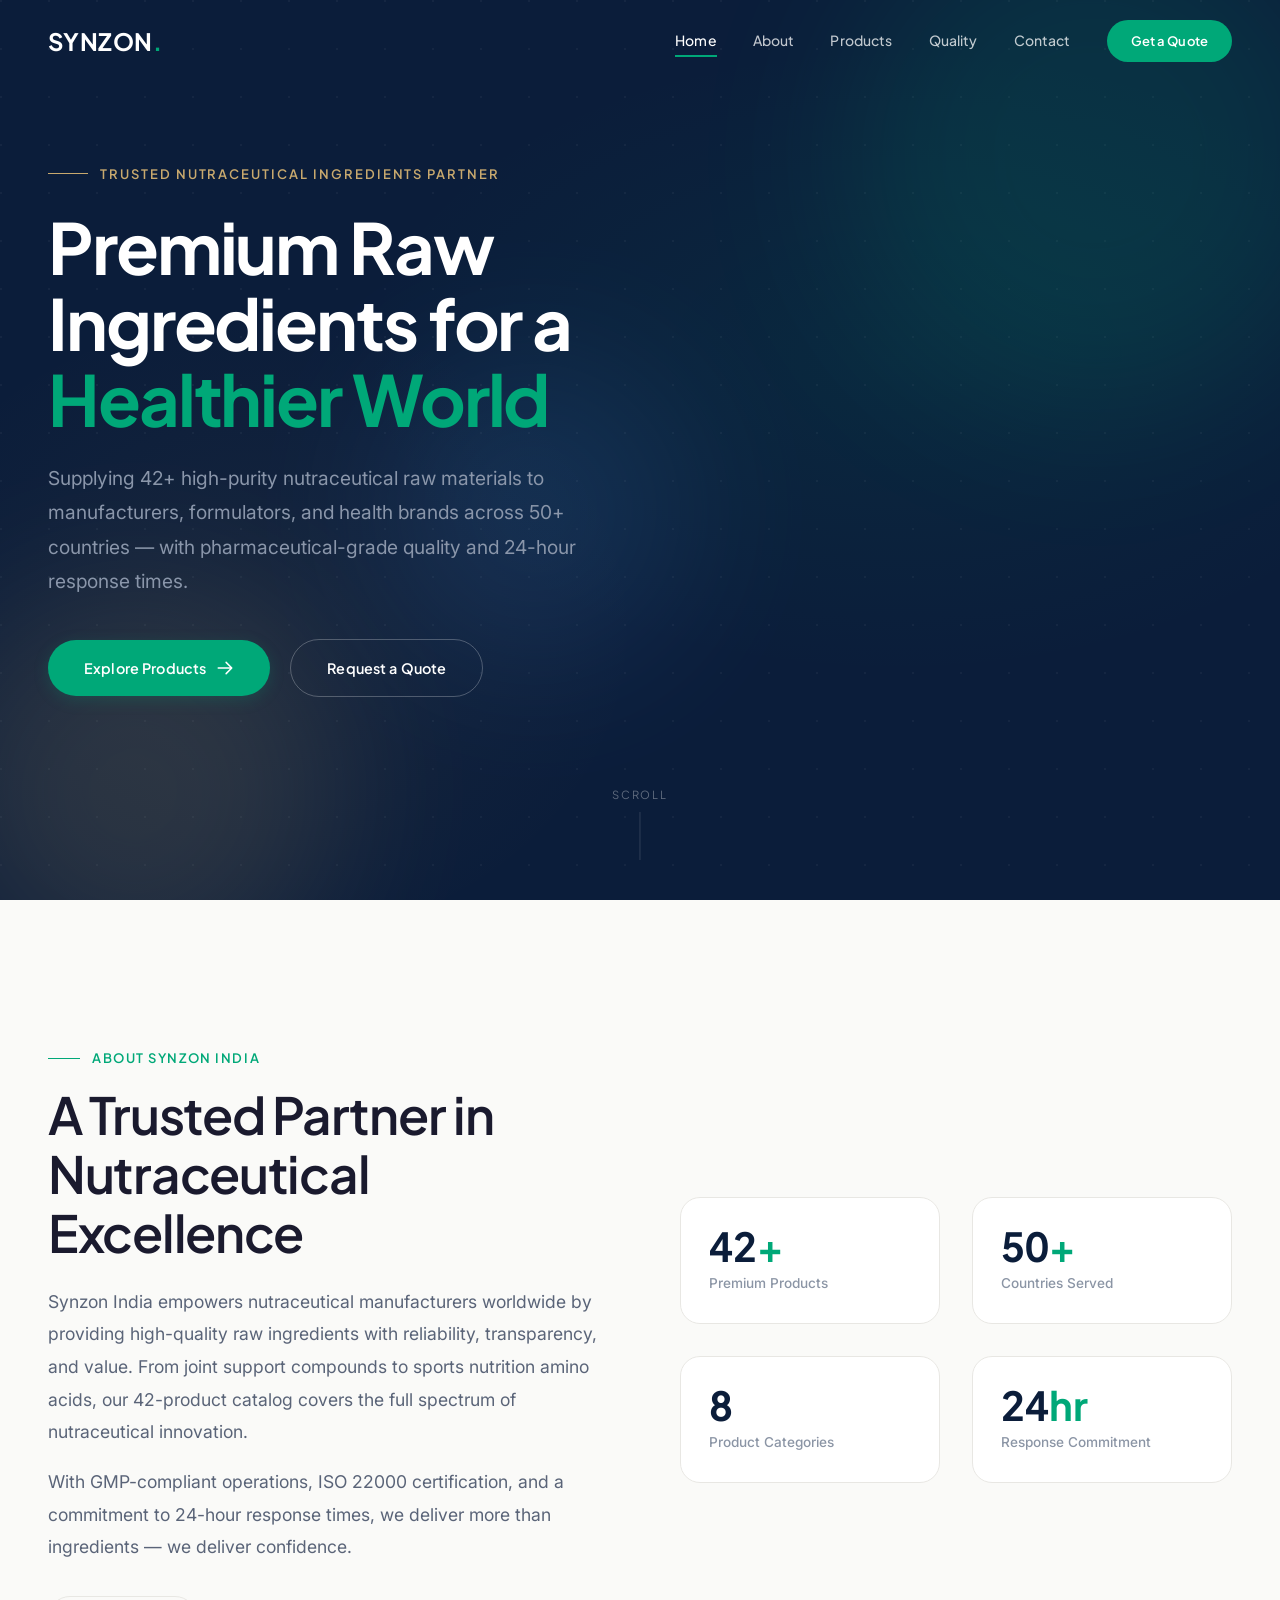
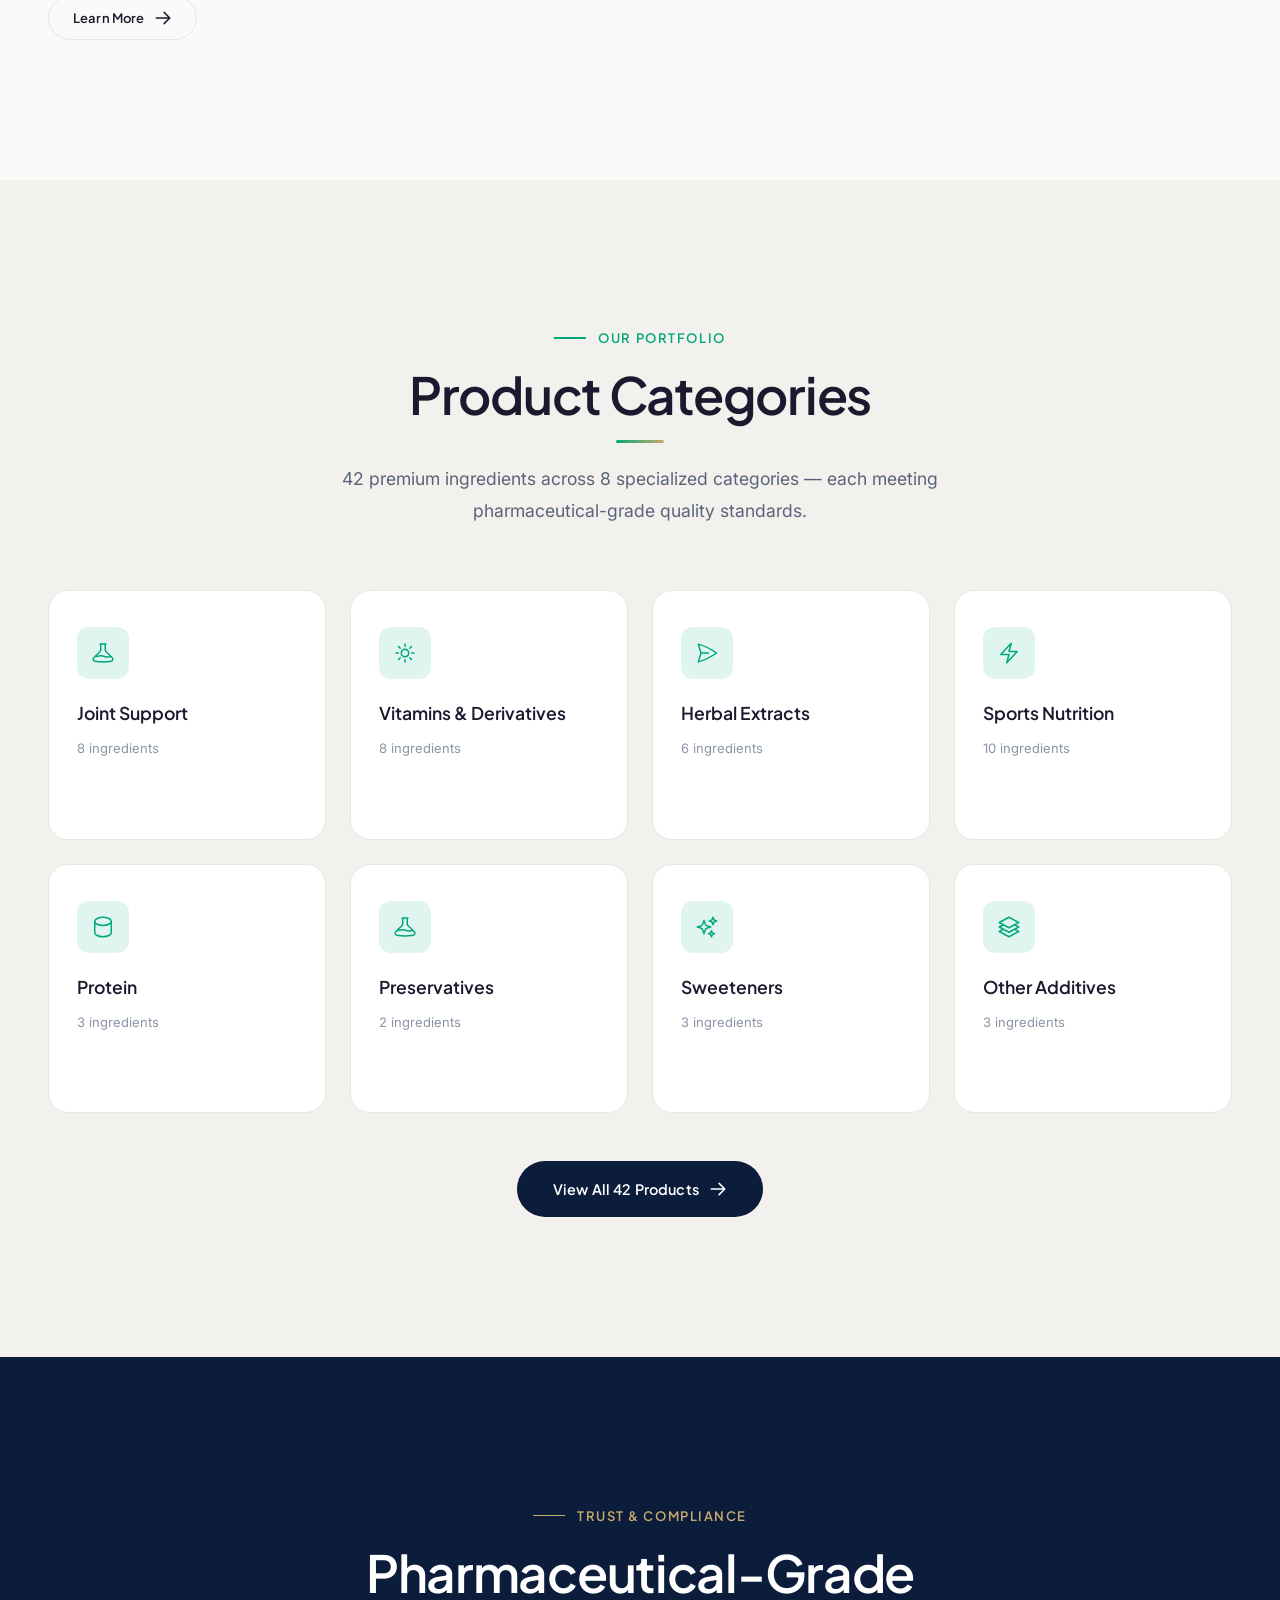
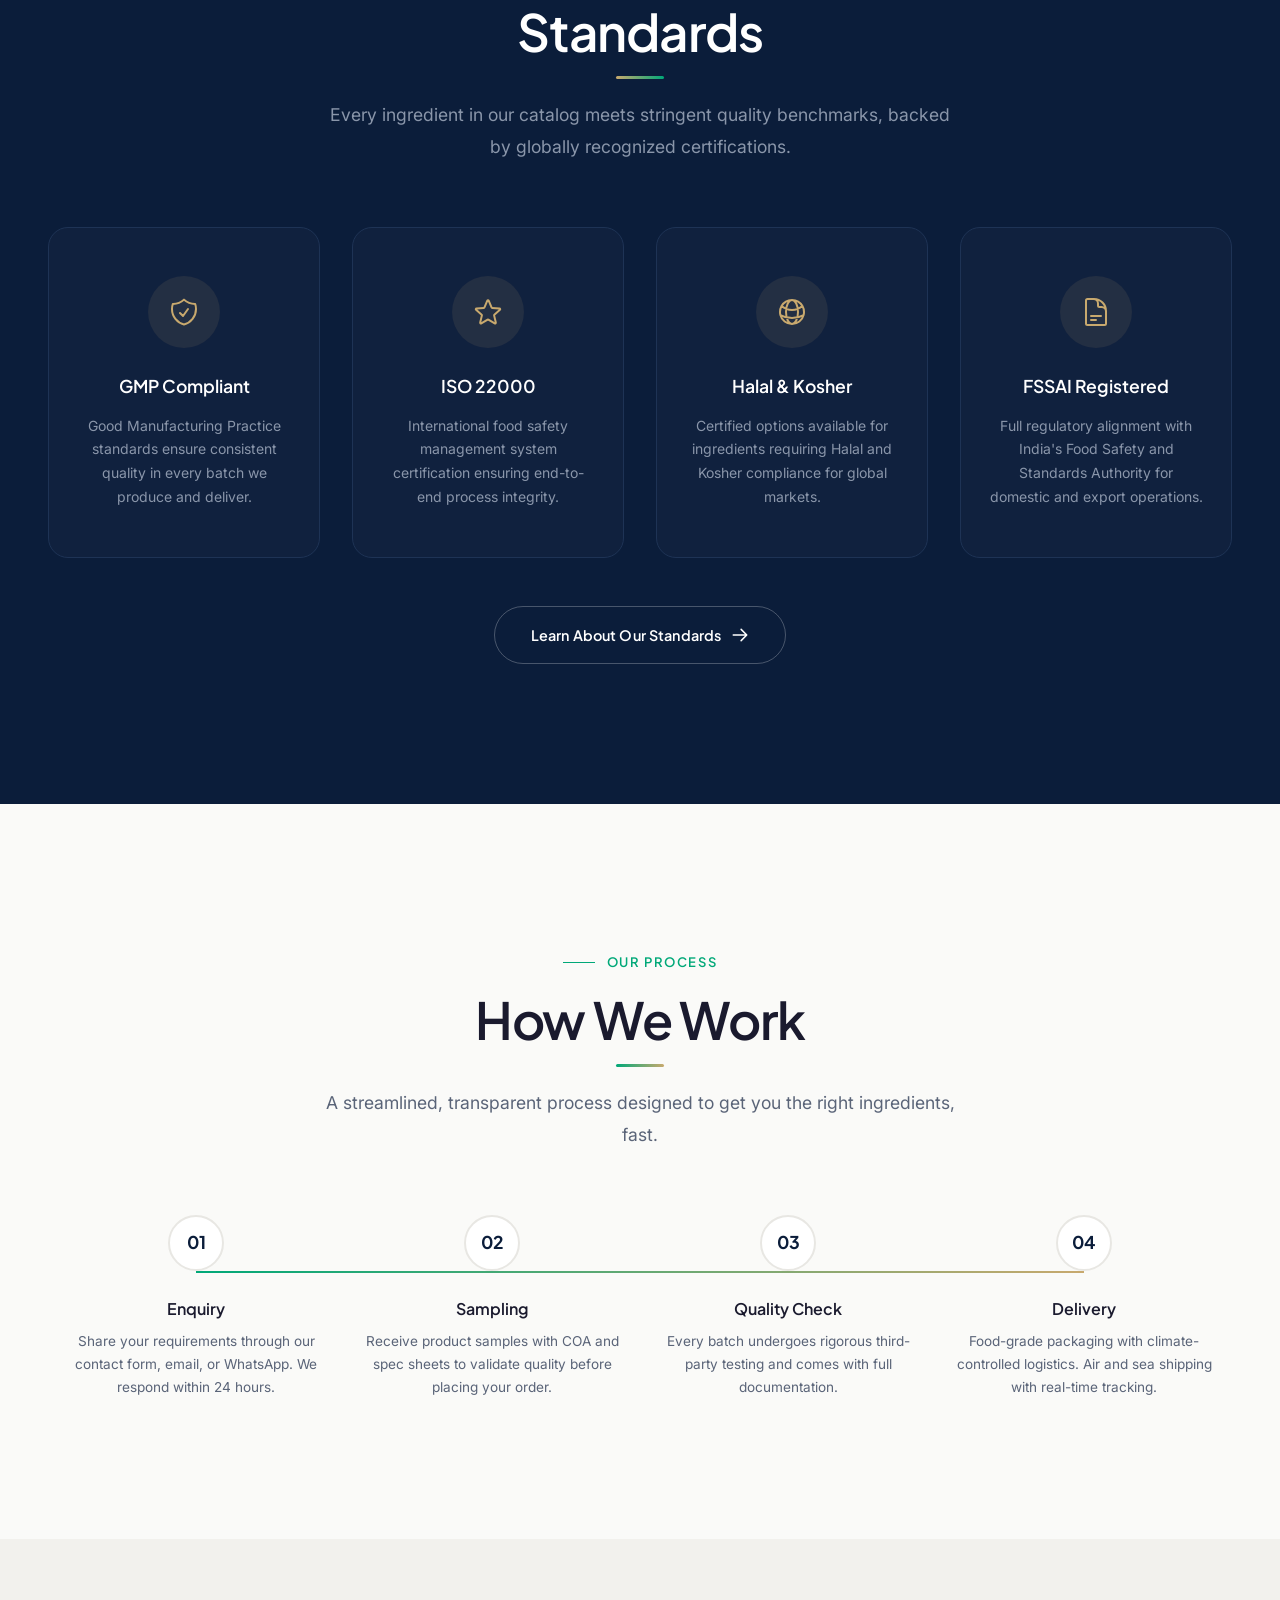
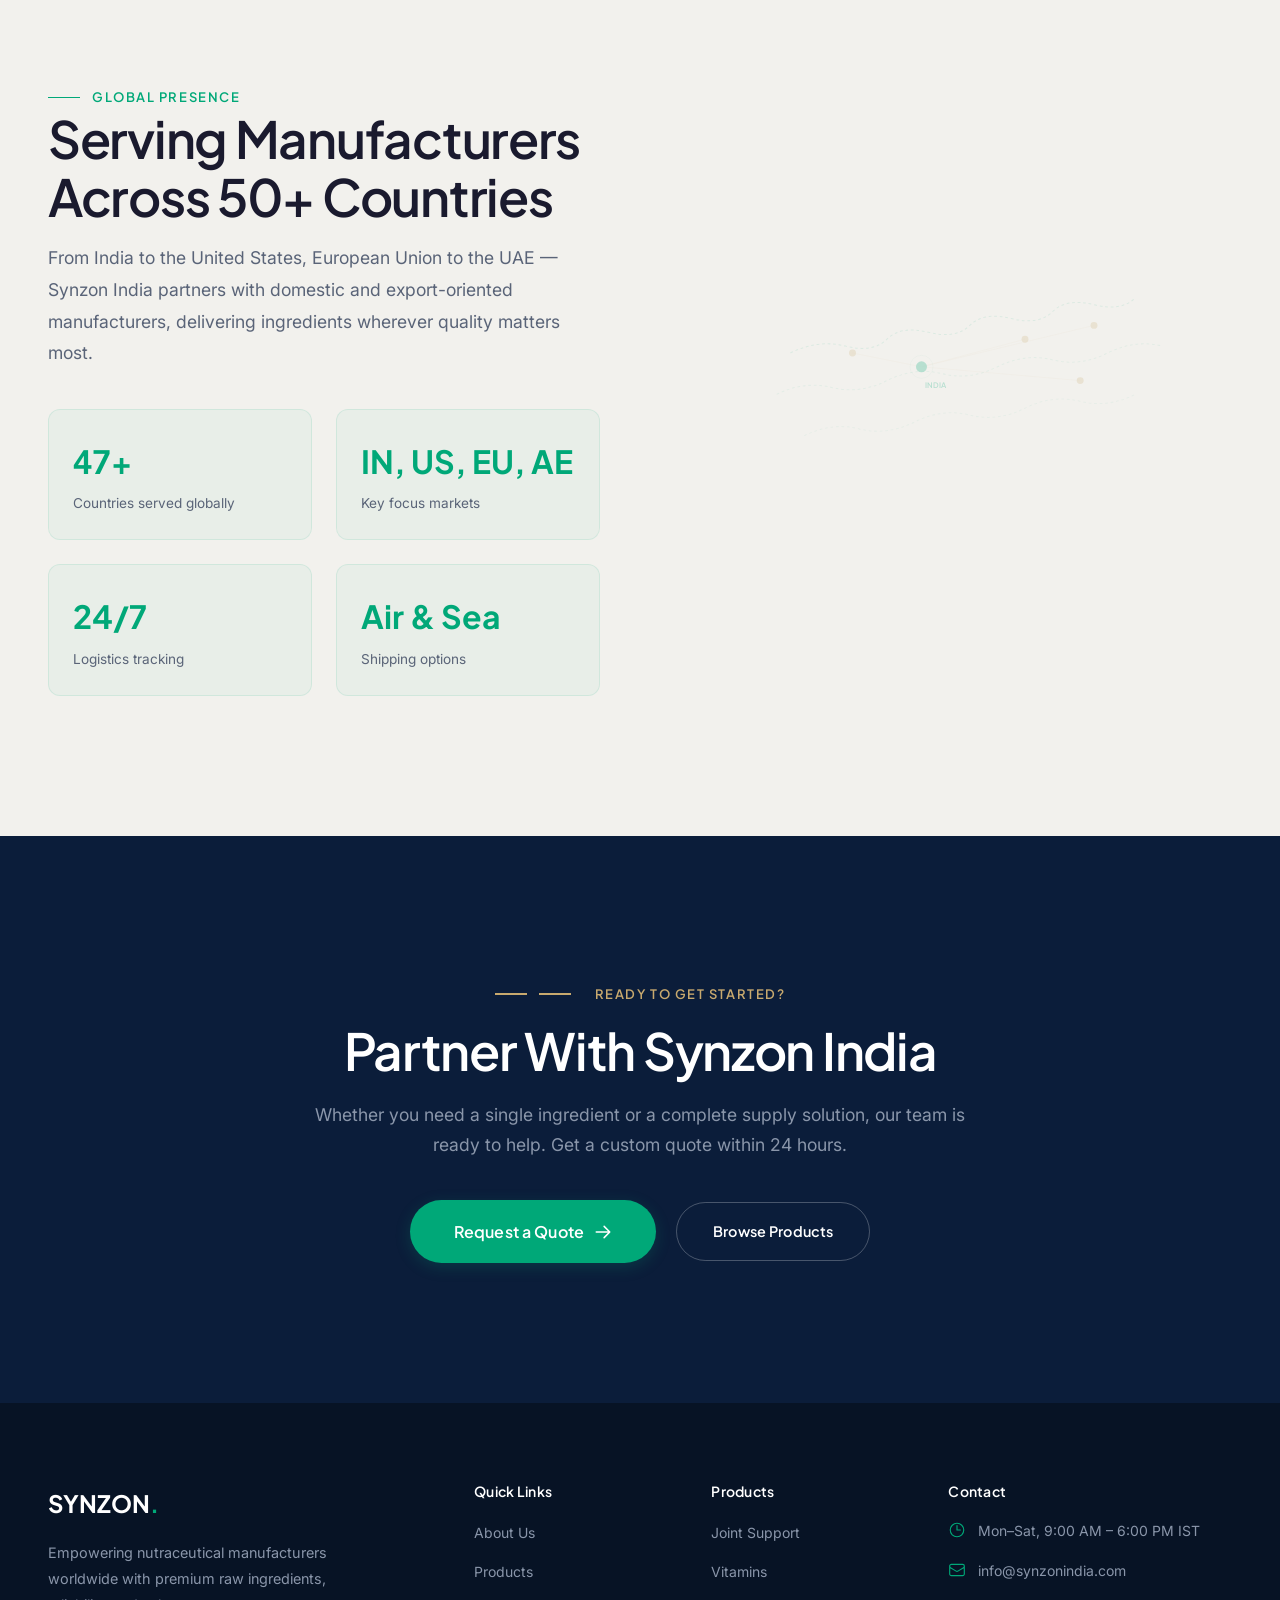
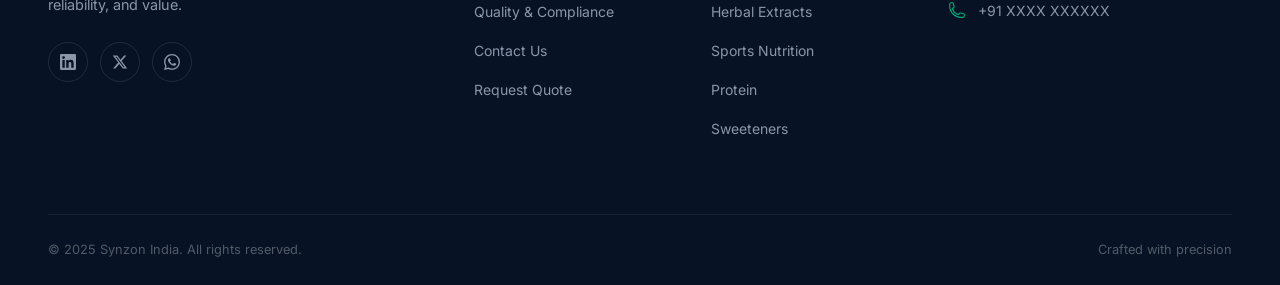
==== index.html @ d8d5833d "Add all 5 HTML pages: Homepage, About, Products, Quality, Contact Complete static website for Synzon" ====
<!DOCTYPE html>
<html lang="en">
<head>
  <meta charset="UTF-8">
  <meta name="viewport" content="width=device-width, initial-scale=1.0">
  <title>Synzon India — Premium Nutraceutical Ingredients Partner</title>
  <meta name="description" content="Synzon India is a trusted global nutraceutical ingredients partner supplying 42+ high-purity raw materials across 50+ countries. GMP, ISO 22000, FSSAI certified.">

  <!-- Fonts -->
  <link rel="preconnect" href="https://fonts.googleapis.com">
  <link rel="preconnect" href="https://fonts.gstatic.com" crossorigin>
  <link href="https://fonts.googleapis.com/css2?family=Inter:wght@300;400;500;600&family=Plus+Jakarta+Sans:wght@500;600;700;800&display=swap" rel="stylesheet">

  <!-- Styles -->
  <link rel="stylesheet" href="css/style.css">

  <!-- Favicon (inline SVG data URI) -->
  <link rel="icon" href="data:image/svg+xml,<svg xmlns='http://www.w3.org/2000/svg' viewBox='0 0 100 100'><text y='.9em' font-size='90'>⬡</text></svg>">
</head>
<body>

  <!-- Preloader -->
  <div class="preloader">
    <div class="preloader__logo">SYNZON<span>.</span></div>
    <div class="preloader__bar"><div class="preloader__bar-inner"></div></div>
  </div>

  <!-- Cursor Glow -->
  <div class="cursor-glow"></div>

  <!-- Navigation -->
  <nav class="nav">
    <div class="nav__inner">
      <a href="index.html" class="nav__logo">SYNZON<span>.</span></a>

      <div class="nav__links">
        <a href="index.html" class="nav__link active">Home</a>
        <a href="about.html" class="nav__link">About</a>
        <a href="products.html" class="nav__link">Products</a>
        <a href="quality.html" class="nav__link">Quality</a>
        <a href="contact.html" class="nav__link">Contact</a>
        <a href="contact.html" class="nav__cta">Get a Quote</a>
      </div>

      <button class="nav__hamburger" aria-label="Toggle menu">
        <span></span><span></span><span></span>
      </button>
    </div>
  </nav>

  <!-- Mobile Nav -->
  <div class="nav__mobile">
    <a href="index.html">Home</a>
    <a href="about.html">About</a>
    <a href="products.html">Products</a>
    <a href="quality.html">Quality</a>
    <a href="contact.html">Contact</a>
    <a href="contact.html" class="btn btn--primary btn--sm" style="margin-top:12px;">Get a Quote</a>
  </div>

  <!-- ===================== HERO ===================== -->
  <section class="hero">
    <div class="hero__bg">
      <div class="hero__gradient"></div>
      <div class="hero__pattern"></div>
      <div class="hero__orb hero__orb--1"></div>
      <div class="hero__orb hero__orb--2"></div>
      <div class="hero__orb hero__orb--3"></div>
    </div>

    <div class="container">
      <div class="hero__content">
        <div class="hero__eyebrow hero-fade" style="opacity:0; transform:translateY(20px); transition: all .8s var(--ease-out-expo);">
          Trusted Nutraceutical Ingredients Partner
        </div>
        <h1 class="hero-fade" style="opacity:0; transform:translateY(20px); transition: all .8s var(--ease-out-expo) .1s;">
          Premium Raw<br>Ingredients for a<br><span class="accent">Healthier World</span>
        </h1>
        <p class="hero__sub hero-fade" style="opacity:0; transform:translateY(20px); transition: all .8s var(--ease-out-expo) .2s;">
          Supplying 42+ high-purity nutraceutical raw materials to manufacturers, formulators, and health brands across 50+ countries — with pharmaceutical-grade quality and 24-hour response times.
        </p>
        <div class="hero__actions hero-fade" style="opacity:0; transform:translateY(20px); transition: all .8s var(--ease-out-expo) .3s;">
          <a href="products.html" class="btn btn--primary btn--icon">
            Explore Products
            <svg xmlns="http://www.w3.org/2000/svg" fill="none" viewBox="0 0 24 24" stroke-width="2" stroke="currentColor"><path stroke-linecap="round" stroke-linejoin="round" d="M13.5 4.5L21 12m0 0l-7.5 7.5M21 12H3"/></svg>
          </a>
          <a href="contact.html" class="btn btn--outline">Request a Quote</a>
        </div>
      </div>
    </div>

    <div class="hero__scroll">
      <span>Scroll</span>
      <div class="hero__scroll-line"></div>
    </div>
  </section>

  <!-- ================ BRAND INTRODUCTION ================ -->
  <section class="brand-intro">
    <div class="container">
      <div class="brand-intro__grid">
        <div class="brand-intro__text reveal--left">
          <div class="eyebrow">About Synzon India</div>
          <h2>A Trusted Partner in<br>Nutraceutical Excellence</h2>
          <p>
            Synzon India empowers nutraceutical manufacturers worldwide by providing high-quality raw ingredients with reliability, transparency, and value. From joint support compounds to sports nutrition amino acids, our 42-product catalog covers the full spectrum of nutraceutical innovation.
          </p>
          <p>
            With GMP-compliant operations, ISO 22000 certification, and a commitment to 24-hour response times, we deliver more than ingredients — we deliver confidence.
          </p>
          <div style="margin-top:32px;">
            <a href="about.html" class="btn btn--outline-dark btn--icon btn--sm">
              Learn More
              <svg xmlns="http://www.w3.org/2000/svg" fill="none" viewBox="0 0 24 24" stroke-width="2" stroke="currentColor"><path stroke-linecap="round" stroke-linejoin="round" d="M13.5 4.5L21 12m0 0l-7.5 7.5M21 12H3"/></svg>
            </a>
          </div>
        </div>
        <div class="stats stagger-children">
          <div class="stat">
            <div class="stat__number"><span data-count="42" class="counter">0</span><span class="accent">+</span></div>
            <div class="stat__label">Premium Products</div>
          </div>
          <div class="stat">
            <div class="stat__number"><span data-count="50" class="counter">0</span><span class="accent">+</span></div>
            <div class="stat__label">Countries Served</div>
          </div>
          <div class="stat">
            <div class="stat__number"><span data-count="8" class="counter">0</span></div>
            <div class="stat__label">Product Categories</div>
          </div>
          <div class="stat">
            <div class="stat__number"><span data-count="24" class="counter">0</span><span class="accent">hr</span></div>
            <div class="stat__label">Response Commitment</div>
          </div>
        </div>
      </div>
    </div>
  </section>

  <!-- ================ PRODUCT CATEGORIES ================ -->
  <section class="alt" style="padding: var(--section-py) 0;">
    <div class="container">
      <div class="section-header centered reveal">
        <div class="eyebrow">Our Portfolio</div>
        <h2>Product Categories</h2>
        <p>42 premium ingredients across 8 specialized categories — each meeting pharmaceutical-grade quality standards.</p>
      </div>

      <div class="categories__grid stagger-children">
        <!-- Joint Support -->
        <a href="products.html" class="category-card">
          <div class="category-card__icon">
            <svg xmlns="http://www.w3.org/2000/svg" fill="none" viewBox="0 0 24 24" stroke-width="1.5" stroke="currentColor"><path stroke-linecap="round" stroke-linejoin="round" d="M9.75 3.104v5.714a2.25 2.25 0 01-.659 1.591L5 14.5M9.75 3.104c-.251.023-.501.05-.75.082m.75-.082a24.301 24.301 0 014.5 0m0 0v5.714c0 .597.237 1.17.659 1.591L19.8 15.3M14.25 3.104c.251.023.501.05.75.082M19.8 15.3l-1.57.393A9.065 9.065 0 0112 15a9.065 9.065 0 00-6.23.693L5 14.5m14.8.8l1.402 1.402c1.232 1.232.65 3.318-1.067 3.611A48.309 48.309 0 0112 21c-2.773 0-5.491-.235-8.135-.687-1.718-.293-2.3-2.379-1.067-3.61L5 14.5"/></svg>
          </div>
          <div class="category-card__title">Joint Support</div>
          <div class="category-card__count">8 ingredients</div>
          <div class="category-card__arrow">
            Explore
            <svg xmlns="http://www.w3.org/2000/svg" fill="none" viewBox="0 0 24 24" stroke-width="2" stroke="currentColor" width="14" height="14"><path stroke-linecap="round" stroke-linejoin="round" d="M13.5 4.5L21 12m0 0l-7.5 7.5M21 12H3"/></svg>
          </div>
        </a>

        <!-- Vitamins & Derivatives -->
        <a href="products.html" class="category-card">
          <div class="category-card__icon">
            <svg xmlns="http://www.w3.org/2000/svg" fill="none" viewBox="0 0 24 24" stroke-width="1.5" stroke="currentColor"><path stroke-linecap="round" stroke-linejoin="round" d="M12 3v2.25m6.364.386l-1.591 1.591M21 12h-2.25m-.386 6.364l-1.591-1.591M12 18.75V21m-4.773-4.227l-1.591 1.591M5.25 12H3m4.227-4.773L5.636 5.636M15.75 12a3.75 3.75 0 11-7.5 0 3.75 3.75 0 017.5 0z"/></svg>
          </div>
          <div class="category-card__title">Vitamins &amp; Derivatives</div>
          <div class="category-card__count">8 ingredients</div>
          <div class="category-card__arrow">
            Explore
            <svg xmlns="http://www.w3.org/2000/svg" fill="none" viewBox="0 0 24 24" stroke-width="2" stroke="currentColor" width="14" height="14"><path stroke-linecap="round" stroke-linejoin="round" d="M13.5 4.5L21 12m0 0l-7.5 7.5M21 12H3"/></svg>
          </div>
        </a>

        <!-- Herbal Extracts -->
        <a href="products.html" class="category-card">
          <div class="category-card__icon">
            <svg xmlns="http://www.w3.org/2000/svg" fill="none" viewBox="0 0 24 24" stroke-width="1.5" stroke="currentColor"><path stroke-linecap="round" stroke-linejoin="round" d="M6 12L3.269 3.126A59.768 59.768 0 0121.485 12 59.77 59.77 0 013.27 20.876L5.999 12zm0 0h7.5"/></svg>
          </div>
          <div class="category-card__title">Herbal Extracts</div>
          <div class="category-card__count">6 ingredients</div>
          <div class="category-card__arrow">
            Explore
            <svg xmlns="http://www.w3.org/2000/svg" fill="none" viewBox="0 0 24 24" stroke-width="2" stroke="currentColor" width="14" height="14"><path stroke-linecap="round" stroke-linejoin="round" d="M13.5 4.5L21 12m0 0l-7.5 7.5M21 12H3"/></svg>
          </div>
        </a>

        <!-- Sports Nutrition -->
        <a href="products.html" class="category-card">
          <div class="category-card__icon">
            <svg xmlns="http://www.w3.org/2000/svg" fill="none" viewBox="0 0 24 24" stroke-width="1.5" stroke="currentColor"><path stroke-linecap="round" stroke-linejoin="round" d="M3.75 13.5l10.5-11.25L12 10.5h8.25L9.75 21.75 12 13.5H3.75z"/></svg>
          </div>
          <div class="category-card__title">Sports Nutrition</div>
          <div class="category-card__count">10 ingredients</div>
          <div class="category-card__arrow">
            Explore
            <svg xmlns="http://www.w3.org/2000/svg" fill="none" viewBox="0 0 24 24" stroke-width="2" stroke="currentColor" width="14" height="14"><path stroke-linecap="round" stroke-linejoin="round" d="M13.5 4.5L21 12m0 0l-7.5 7.5M21 12H3"/></svg>
          </div>
        </a>

        <!-- Protein -->
        <a href="products.html" class="category-card">
          <div class="category-card__icon">
            <svg xmlns="http://www.w3.org/2000/svg" fill="none" viewBox="0 0 24 24" stroke-width="1.5" stroke="currentColor"><path stroke-linecap="round" stroke-linejoin="round" d="M20.25 6.375c0 2.278-3.694 4.125-8.25 4.125S3.75 8.653 3.75 6.375m16.5 0c0-2.278-3.694-4.125-8.25-4.125S3.75 4.097 3.75 6.375m16.5 0v11.25c0 2.278-3.694 4.125-8.25 4.125s-8.25-1.847-8.25-4.125V6.375"/></svg>
          </div>
          <div class="category-card__title">Protein</div>
          <div class="category-card__count">3 ingredients</div>
          <div class="category-card__arrow">
            Explore
            <svg xmlns="http://www.w3.org/2000/svg" fill="none" viewBox="0 0 24 24" stroke-width="2" stroke="currentColor" width="14" height="14"><path stroke-linecap="round" stroke-linejoin="round" d="M13.5 4.5L21 12m0 0l-7.5 7.5M21 12H3"/></svg>
          </div>
        </a>

        <!-- Preservatives -->
        <a href="products.html" class="category-card">
          <div class="category-card__icon">
            <svg xmlns="http://www.w3.org/2000/svg" fill="none" viewBox="0 0 24 24" stroke-width="1.5" stroke="currentColor"><path stroke-linecap="round" stroke-linejoin="round" d="M9.75 3.104v5.714a2.25 2.25 0 01-.659 1.591L5 14.5M9.75 3.104c-.251.023-.501.05-.75.082m.75-.082a24.301 24.301 0 014.5 0m0 0v5.714c0 .597.237 1.17.659 1.591L19.8 15.3M14.25 3.104c.251.023.501.05.75.082M19.8 15.3l-1.57.393A9.065 9.065 0 0112 15a9.065 9.065 0 00-6.23.693L5 14.5m14.8.8l1.402 1.402c1.232 1.232.65 3.318-1.067 3.611A48.309 48.309 0 0112 21c-2.773 0-5.491-.235-8.135-.687-1.718-.293-2.3-2.379-1.067-3.61L5 14.5"/></svg>
          </div>
          <div class="category-card__title">Preservatives</div>
          <div class="category-card__count">2 ingredients</div>
          <div class="category-card__arrow">
            Explore
            <svg xmlns="http://www.w3.org/2000/svg" fill="none" viewBox="0 0 24 24" stroke-width="2" stroke="currentColor" width="14" height="14"><path stroke-linecap="round" stroke-linejoin="round" d="M13.5 4.5L21 12m0 0l-7.5 7.5M21 12H3"/></svg>
          </div>
        </a>

        <!-- Sweeteners -->
        <a href="products.html" class="category-card">
          <div class="category-card__icon">
            <svg xmlns="http://www.w3.org/2000/svg" fill="none" viewBox="0 0 24 24" stroke-width="1.5" stroke="currentColor"><path stroke-linecap="round" stroke-linejoin="round" d="M9.813 15.904L9 18.75l-.813-2.846a4.5 4.5 0 00-3.09-3.09L2.25 12l2.846-.813a4.5 4.5 0 003.09-3.09L9 5.25l.813 2.846a4.5 4.5 0 003.09 3.09L15.75 12l-2.846.813a4.5 4.5 0 00-3.09 3.09zM18.259 8.715L18 9.75l-.259-1.035a3.375 3.375 0 00-2.455-2.456L14.25 6l1.036-.259a3.375 3.375 0 002.455-2.456L18 2.25l.259 1.035a3.375 3.375 0 002.455 2.456L21.75 6l-1.036.259a3.375 3.375 0 00-2.455 2.456zM16.894 20.567L16.5 21.75l-.394-1.183a2.25 2.25 0 00-1.423-1.423L13.5 18.75l1.183-.394a2.25 2.25 0 001.423-1.423l.394-1.183.394 1.183a2.25 2.25 0 001.423 1.423l1.183.394-1.183.394a2.25 2.25 0 00-1.423 1.423z"/></svg>
          </div>
          <div class="category-card__title">Sweeteners</div>
          <div class="category-card__count">3 ingredients</div>
          <div class="category-card__arrow">
            Explore
            <svg xmlns="http://www.w3.org/2000/svg" fill="none" viewBox="0 0 24 24" stroke-width="2" stroke="currentColor" width="14" height="14"><path stroke-linecap="round" stroke-linejoin="round" d="M13.5 4.5L21 12m0 0l-7.5 7.5M21 12H3"/></svg>
          </div>
        </a>

        <!-- Other Additives -->
        <a href="products.html" class="category-card">
          <div class="category-card__icon">
            <svg xmlns="http://www.w3.org/2000/svg" fill="none" viewBox="0 0 24 24" stroke-width="1.5" stroke="currentColor"><path stroke-linecap="round" stroke-linejoin="round" d="M6.429 9.75L2.25 12l4.179 2.25m0-4.5l5.571 3 5.571-3m-11.142 0L2.25 7.5 12 2.25l9.75 5.25-4.179 2.25m0 0L21.75 12l-4.179 2.25m0 0l4.179 2.25L12 21.75 2.25 16.5l4.179-2.25m11.142 0l-5.571 3-5.571-3"/></svg>
          </div>
          <div class="category-card__title">Other Additives</div>
          <div class="category-card__count">3 ingredients</div>
          <div class="category-card__arrow">
            Explore
            <svg xmlns="http://www.w3.org/2000/svg" fill="none" viewBox="0 0 24 24" stroke-width="2" stroke="currentColor" width="14" height="14"><path stroke-linecap="round" stroke-linejoin="round" d="M13.5 4.5L21 12m0 0l-7.5 7.5M21 12H3"/></svg>
          </div>
        </a>
      </div>

      <div class="text-center reveal" style="margin-top:48px;">
        <a href="products.html" class="btn btn--secondary btn--icon">
          View All 42 Products
          <svg xmlns="http://www.w3.org/2000/svg" fill="none" viewBox="0 0 24 24" stroke-width="2" stroke="currentColor"><path stroke-linecap="round" stroke-linejoin="round" d="M13.5 4.5L21 12m0 0l-7.5 7.5M21 12H3"/></svg>
        </a>
      </div>
    </div>
  </section>

  <!-- ================ QUALITY & CERTIFICATIONS ================ -->
  <section class="dark quality-section">
    <div class="container">
      <div class="section-header centered reveal">
        <div class="eyebrow">Trust &amp; Compliance</div>
        <h2>Pharmaceutical-Grade Standards</h2>
        <p>Every ingredient in our catalog meets stringent quality benchmarks, backed by globally recognized certifications.</p>
      </div>

      <div class="quality__grid stagger-children">
        <div class="quality-card">
          <div class="quality-card__icon">
            <svg xmlns="http://www.w3.org/2000/svg" fill="none" viewBox="0 0 24 24" stroke-width="1.5" stroke="currentColor"><path stroke-linecap="round" stroke-linejoin="round" d="M9 12.75L11.25 15 15 9.75m-3-7.036A11.959 11.959 0 013.598 6 11.99 11.99 0 003 9.749c0 5.592 3.824 10.29 9 11.623 5.176-1.332 9-6.03 9-11.622 0-1.31-.21-2.571-.598-3.751h-.152c-3.196 0-6.1-1.248-8.25-3.285z"/></svg>
          </div>
          <div class="quality-card__title">GMP Compliant</div>
          <div class="quality-card__desc">Good Manufacturing Practice standards ensure consistent quality in every batch we produce and deliver.</div>
        </div>

        <div class="quality-card">
          <div class="quality-card__icon">
            <svg xmlns="http://www.w3.org/2000/svg" fill="none" viewBox="0 0 24 24" stroke-width="1.5" stroke="currentColor"><path stroke-linecap="round" stroke-linejoin="round" d="M11.48 3.499a.562.562 0 011.04 0l2.125 5.111a.563.563 0 00.475.345l5.518.442c.499.04.701.663.321.988l-4.204 3.602a.563.563 0 00-.182.557l1.285 5.385a.562.562 0 01-.84.61l-4.725-2.885a.563.563 0 00-.586 0L6.982 20.54a.562.562 0 01-.84-.61l1.285-5.386a.562.562 0 00-.182-.557l-4.204-3.602a.563.563 0 01.321-.988l5.518-.442a.563.563 0 00.475-.345L11.48 3.5z"/></svg>
          </div>
          <div class="quality-card__title">ISO 22000</div>
          <div class="quality-card__desc">International food safety management system certification ensuring end-to-end process integrity.</div>
        </div>

        <div class="quality-card">
          <div class="quality-card__icon">
            <svg xmlns="http://www.w3.org/2000/svg" fill="none" viewBox="0 0 24 24" stroke-width="1.5" stroke="currentColor"><path stroke-linecap="round" stroke-linejoin="round" d="M12 21a9.004 9.004 0 008.716-6.747M12 21a9.004 9.004 0 01-8.716-6.747M12 21c2.485 0 4.5-4.03 4.5-9S14.485 3 12 3m0 18c-2.485 0-4.5-4.03-4.5-9S9.515 3 12 3m0 0a8.997 8.997 0 017.843 4.582M12 3a8.997 8.997 0 00-7.843 4.582m15.686 0A11.953 11.953 0 0112 10.5c-2.998 0-5.74-1.1-7.843-2.918m15.686 0A8.959 8.959 0 0121 12c0 .778-.099 1.533-.284 2.253m0 0A17.919 17.919 0 0112 16.5c-3.162 0-6.133-.815-8.716-2.247m0 0A9.015 9.015 0 013 12c0-1.605.42-3.113 1.157-4.418"/></svg>
          </div>
          <div class="quality-card__title">Halal &amp; Kosher</div>
          <div class="quality-card__desc">Certified options available for ingredients requiring Halal and Kosher compliance for global markets.</div>
        </div>

        <div class="quality-card">
          <div class="quality-card__icon">
            <svg xmlns="http://www.w3.org/2000/svg" fill="none" viewBox="0 0 24 24" stroke-width="1.5" stroke="currentColor"><path stroke-linecap="round" stroke-linejoin="round" d="M19.5 14.25v-2.625a3.375 3.375 0 00-3.375-3.375h-1.5A1.125 1.125 0 0113.5 7.125v-1.5a3.375 3.375 0 00-3.375-3.375H8.25m0 12.75h7.5m-7.5 3H12M10.5 2.25H5.625c-.621 0-1.125.504-1.125 1.125v17.25c0 .621.504 1.125 1.125 1.125h12.75c.621 0 1.125-.504 1.125-1.125V11.25a9 9 0 00-9-9z"/></svg>
          </div>
          <div class="quality-card__title">FSSAI Registered</div>
          <div class="quality-card__desc">Full regulatory alignment with India's Food Safety and Standards Authority for domestic and export operations.</div>
        </div>
      </div>

      <div class="text-center reveal" style="margin-top:48px;">
        <a href="quality.html" class="btn btn--outline btn--icon">
          Learn About Our Standards
          <svg xmlns="http://www.w3.org/2000/svg" fill="none" viewBox="0 0 24 24" stroke-width="2" stroke="currentColor"><path stroke-linecap="round" stroke-linejoin="round" d="M13.5 4.5L21 12m0 0l-7.5 7.5M21 12H3"/></svg>
        </a>
      </div>
    </div>
  </section>

  <!-- ================== HOW WE WORK ================== -->
  <section style="padding: var(--section-py) 0;">
    <div class="container">
      <div class="section-header centered reveal">
        <div class="eyebrow">Our Process</div>
        <h2>How We Work</h2>
        <p>A streamlined, transparent process designed to get you the right ingredients, fast.</p>
      </div>

      <div class="process__grid stagger-children">
        <div class="process__line"><div class="process__line-fill"></div></div>

        <div class="process-step">
          <div class="process-step__number">01</div>
          <div class="process-step__title">Enquiry</div>
          <div class="process-step__desc">Share your requirements through our contact form, email, or WhatsApp. We respond within 24 hours.</div>
        </div>

        <div class="process-step">
          <div class="process-step__number">02</div>
          <div class="process-step__title">Sampling</div>
          <div class="process-step__desc">Receive product samples with COA and spec sheets to validate quality before placing your order.</div>
        </div>

        <div class="process-step">
          <div class="process-step__number">03</div>
          <div class="process-step__title">Quality Check</div>
          <div class="process-step__desc">Every batch undergoes rigorous third-party testing and comes with full documentation.</div>
        </div>

        <div class="process-step">
          <div class="process-step__number">04</div>
          <div class="process-step__title">Delivery</div>
          <div class="process-step__desc">Food-grade packaging with climate-controlled logistics. Air and sea shipping with real-time tracking.</div>
        </div>
      </div>
    </div>
  </section>

  <!-- ================== GLOBAL REACH ================== -->
  <section class="alt" style="padding: var(--section-py) 0;">
    <div class="container">
      <div class="reach__content">
        <div class="reveal--left">
          <div class="eyebrow">Global Presence</div>
          <h2>Serving Manufacturers<br>Across 50+ Countries</h2>
          <p style="color: var(--text-secondary); font-size: 1.1rem; line-height:1.8; margin-top:16px;">
            From India to the United States, European Union to the UAE — Synzon India partners with domestic and export-oriented manufacturers, delivering ingredients wherever quality matters most.
          </p>
          <div class="reach__stats">
            <div class="reach__stat">
              <div class="reach__stat-number"><span data-count="50" class="counter">0</span>+</div>
              <div class="reach__stat-label">Countries served globally</div>
            </div>
            <div class="reach__stat">
              <div class="reach__stat-number">IN, US, EU, AE</div>
              <div class="reach__stat-label">Key focus markets</div>
            </div>
            <div class="reach__stat">
              <div class="reach__stat-number">24/7</div>
              <div class="reach__stat-label">Logistics tracking</div>
            </div>
            <div class="reach__stat">
              <div class="reach__stat-number">Air &amp; Sea</div>
              <div class="reach__stat-label">Shipping options</div>
            </div>
          </div>
        </div>

        <!-- Decorative map / globe element -->
        <div class="reach__map reveal--right">
          <svg viewBox="0 0 800 500" xmlns="http://www.w3.org/2000/svg" fill="none">
            <!-- Simplified world map outline -->
            <path d="M160 200 Q200 180 240 190 Q280 200 300 180 Q320 160 360 170 Q400 180 420 160 Q440 140 480 150 Q520 160 540 140 Q560 120 600 130 Q640 140 660 120"
              stroke="var(--accent)" stroke-width="1.5" stroke-dasharray="4 4" fill="none" opacity=".3"/>
            <path d="M140 260 Q180 240 220 250 Q260 260 300 240 Q340 220 380 230 Q420 240 460 220 Q500 200 540 210 Q580 220 620 200 Q660 180 700 190"
              stroke="var(--accent)" stroke-width="1.5" stroke-dasharray="4 4" fill="none" opacity=".2"/>
            <path d="M180 320 Q220 300 260 310 Q300 320 340 300 Q380 280 420 290 Q460 300 500 280 Q540 260 580 270 Q620 280 660 260"
              stroke="var(--accent)" stroke-width="1.5" stroke-dasharray="4 4" fill="none" opacity=".15"/>

            <!-- Connection lines -->
            <line x1="350" y1="220" x2="500" y2="180" stroke="var(--gold)" stroke-width=".5" opacity=".4"/>
            <line x1="350" y1="220" x2="250" y2="200" stroke="var(--gold)" stroke-width=".5" opacity=".4"/>
            <line x1="350" y1="220" x2="580" y2="240" stroke="var(--gold)" stroke-width=".5" opacity=".4"/>
            <line x1="350" y1="220" x2="600" y2="160" stroke="var(--gold)" stroke-width=".5" opacity=".4"/>

            <!-- Location dots -->
            <circle cx="350" cy="220" r="8" fill="var(--accent)" opacity=".8"/>
            <circle cx="350" cy="220" r="16" fill="none" stroke="var(--accent)" stroke-width="1" opacity=".3">
              <animate attributeName="r" from="8" to="24" dur="2s" repeatCount="indefinite"/>
              <animate attributeName="opacity" from=".3" to="0" dur="2s" repeatCount="indefinite"/>
            </circle>

            <circle cx="250" cy="200" r="5" fill="var(--gold)" opacity=".7"/>
            <circle cx="500" cy="180" r="5" fill="var(--gold)" opacity=".7"/>
            <circle cx="580" cy="240" r="5" fill="var(--gold)" opacity=".7"/>
            <circle cx="600" cy="160" r="5" fill="var(--gold)" opacity=".7"/>

            <!-- India label -->
            <text x="355" y="250" fill="var(--accent)" font-size="11" font-family="var(--font-heading)" font-weight="600" opacity=".8">INDIA</text>
          </svg>
        </div>
      </div>
    </div>
  </section>

  <!-- ================== CTA SECTION ================== -->
  <section class="dark cta-section">
    <div class="container">
      <div class="cta-section__inner reveal">
        <div class="eyebrow" style="color:var(--gold); margin-bottom:16px;">
          <span style="width:32px;height:1.5px;background:var(--gold);display:inline-block;margin-right:12px;vertical-align:middle;"></span>
          Ready to Get Started?
        </div>
        <h2 style="color:#fff;">Partner With Synzon India</h2>
        <p>Whether you need a single ingredient or a complete supply solution, our team is ready to help. Get a custom quote within 24 hours.</p>
        <div class="hero__actions" style="justify-content:center;">
          <a href="contact.html" class="btn btn--primary btn--lg btn--icon">
            Request a Quote
            <svg xmlns="http://www.w3.org/2000/svg" fill="none" viewBox="0 0 24 24" stroke-width="2" stroke="currentColor"><path stroke-linecap="round" stroke-linejoin="round" d="M13.5 4.5L21 12m0 0l-7.5 7.5M21 12H3"/></svg>
          </a>
          <a href="products.html" class="btn btn--outline">Browse Products</a>
        </div>
      </div>
    </div>
  </section>

  <!-- ===================== FOOTER ===================== -->
  <footer class="footer">
    <div class="container">
      <div class="footer__grid">
        <!-- Brand -->
        <div class="footer__brand">
          <div class="footer__brand-name">SYNZON<span>.</span></div>
          <p>Empowering nutraceutical manufacturers worldwide with premium raw ingredients, reliability, and value.</p>
          <div class="footer__social">
            <a href="#" aria-label="LinkedIn">
              <svg xmlns="http://www.w3.org/2000/svg" fill="currentColor" viewBox="0 0 24 24"><path d="M20.447 20.452h-3.554v-5.569c0-1.328-.027-3.037-1.852-3.037-1.853 0-2.136 1.445-2.136 2.939v5.667H9.351V9h3.414v1.561h.046c.477-.9 1.637-1.85 3.37-1.85 3.601 0 4.267 2.37 4.267 5.455v6.286zM5.337 7.433a2.062 2.062 0 01-2.063-2.065 2.064 2.064 0 112.063 2.065zm1.782 13.019H3.555V9h3.564v11.452zM22.225 0H1.771C.792 0 0 .774 0 1.729v20.542C0 23.227.792 24 1.771 24h20.451C23.2 24 24 23.227 24 22.271V1.729C24 .774 23.2 0 22.222 0h.003z"/></svg>
            </a>
            <a href="#" aria-label="Twitter">
              <svg xmlns="http://www.w3.org/2000/svg" fill="currentColor" viewBox="0 0 24 24"><path d="M18.244 2.25h3.308l-7.227 8.26 8.502 11.24H16.17l-5.214-6.817L4.99 21.75H1.68l7.73-8.835L1.254 2.25H8.08l4.713 6.231zm-1.161 17.52h1.833L7.084 4.126H5.117z"/></svg>
            </a>
            <a href="#" aria-label="WhatsApp">
              <svg xmlns="http://www.w3.org/2000/svg" fill="currentColor" viewBox="0 0 24 24"><path d="M17.472 14.382c-.297-.149-1.758-.867-2.03-.967-.273-.099-.471-.148-.67.15-.197.297-.767.966-.94 1.164-.173.199-.347.223-.644.075-.297-.15-1.255-.463-2.39-1.475-.883-.788-1.48-1.761-1.653-2.059-.173-.297-.018-.458.13-.606.134-.133.298-.347.446-.52.149-.174.198-.298.298-.497.099-.198.05-.371-.025-.52-.075-.149-.669-1.612-.916-2.207-.242-.579-.487-.5-.669-.51-.173-.008-.371-.01-.57-.01-.198 0-.52.074-.792.372-.272.297-1.04 1.016-1.04 2.479 0 1.462 1.065 2.875 1.213 3.074.149.198 2.096 3.2 5.077 4.487.709.306 1.262.489 1.694.625.712.227 1.36.195 1.871.118.571-.085 1.758-.719 2.006-1.413.248-.694.248-1.289.173-1.413-.074-.124-.272-.198-.57-.347m-5.421 7.403h-.004a9.87 9.87 0 01-5.031-1.378l-.361-.214-3.741.982.998-3.648-.235-.374a9.86 9.86 0 01-1.51-5.26c.001-5.45 4.436-9.884 9.888-9.884 2.64 0 5.122 1.03 6.988 2.898a9.825 9.825 0 012.893 6.994c-.003 5.45-4.437 9.884-9.885 9.884m8.413-18.297A11.815 11.815 0 0012.05 0C5.495 0 .16 5.335.157 11.892c0 2.096.547 4.142 1.588 5.945L.057 24l6.305-1.654a11.882 11.882 0 005.683 1.448h.005c6.554 0 11.89-5.335 11.893-11.893a11.821 11.821 0 00-3.48-8.413z"/></svg>
            </a>
          </div>
        </div>

        <!-- Quick Links -->
        <div class="footer__col">
          <h5>Quick Links</h5>
          <ul>
            <li><a href="about.html">About Us</a></li>
            <li><a href="products.html">Products</a></li>
            <li><a href="quality.html">Quality &amp; Compliance</a></li>
            <li><a href="contact.html">Contact Us</a></li>
            <li><a href="contact.html">Request Quote</a></li>
          </ul>
        </div>

        <!-- Products -->
        <div class="footer__col">
          <h5>Products</h5>
          <ul>
            <li><a href="products.html">Joint Support</a></li>
            <li><a href="products.html">Vitamins</a></li>
            <li><a href="products.html">Herbal Extracts</a></li>
            <li><a href="products.html">Sports Nutrition</a></li>
            <li><a href="products.html">Protein</a></li>
            <li><a href="products.html">Sweeteners</a></li>
          </ul>
        </div>

        <!-- Contact -->
        <div class="footer__col">
          <h5>Contact</h5>
          <div class="footer__contact-item">
            <svg xmlns="http://www.w3.org/2000/svg" fill="none" viewBox="0 0 24 24" stroke-width="1.5" stroke="currentColor"><path stroke-linecap="round" stroke-linejoin="round" d="M12 6v6h4.5m4.5 0a9 9 0 11-18 0 9 9 0 0118 0z"/></svg>
            <span>Mon–Sat, 9:00 AM – 6:00 PM IST</span>
          </div>
          <div class="footer__contact-item">
            <svg xmlns="http://www.w3.org/2000/svg" fill="none" viewBox="0 0 24 24" stroke-width="1.5" stroke="currentColor"><path stroke-linecap="round" stroke-linejoin="round" d="M21.75 6.75v10.5a2.25 2.25 0 01-2.25 2.25h-15a2.25 2.25 0 01-2.25-2.25V6.75m19.5 0A2.25 2.25 0 0019.5 4.5h-15a2.25 2.25 0 00-2.25 2.25m19.5 0v.243a2.25 2.25 0 01-1.07 1.916l-7.5 4.615a2.25 2.25 0 01-2.36 0L3.32 8.91a2.25 2.25 0 01-1.07-1.916V6.75"/></svg>
            <span>info@synzonindia.com</span>
          </div>
          <div class="footer__contact-item">
            <svg xmlns="http://www.w3.org/2000/svg" fill="none" viewBox="0 0 24 24" stroke-width="1.5" stroke="currentColor"><path stroke-linecap="round" stroke-linejoin="round" d="M2.25 6.75c0 8.284 6.716 15 15 15h2.25a2.25 2.25 0 002.25-2.25v-1.372c0-.516-.351-.966-.852-1.091l-4.423-1.106c-.44-.11-.902.055-1.173.417l-.97 1.293c-.282.376-.769.542-1.21.38a12.035 12.035 0 01-7.143-7.143c-.162-.441.004-.928.38-1.21l1.293-.97c.363-.271.527-.734.417-1.173L6.963 3.102a1.125 1.125 0 00-1.091-.852H4.5A2.25 2.25 0 002.25 4.5v2.25z"/></svg>
            <span>+91 XXXX XXXXXX</span>
          </div>
        </div>
      </div>

      <div class="footer__bottom">
        <span>&copy; 2025 Synzon India. All rights reserved.</span>
        <span>Crafted with precision</span>
      </div>
    </div>
  </footer>

  <!-- Back to Top -->
  <button class="back-to-top" aria-label="Back to top">
    <svg xmlns="http://www.w3.org/2000/svg" fill="none" viewBox="0 0 24 24" stroke-width="2" stroke="currentColor"><path stroke-linecap="round" stroke-linejoin="round" d="M4.5 15.75l7.5-7.5 7.5 7.5"/></svg>
  </button>

  <script src="js/main.js"></script>
</body>
</html>
---- css/style.css ----
/* ============================================================
   SYNZON INDIA — Premium Corporate Design System
   Static CSS · Hostinger-Ready · Awwwards-Quality
   ============================================================ */

/* ---------- Google Fonts are loaded in HTML <head> ---------- */

/* ======================== VARIABLES ========================= */
:root {
  /* Palette */
  --primary:          #0B1D3A;
  --primary-rgb:      11,29,58;
  --primary-light:    #162D54;
  --accent:           #00A878;
  --accent-rgb:       0,168,120;
  --accent-dark:      #008F66;
  --accent-glow:      rgba(0,168,120,.12);
  --gold:             #C8A96E;
  --gold-rgb:         200,169,110;

  /* Backgrounds */
  --bg:               #FAFAF8;
  --bg-alt:           #F2F1ED;
  --bg-dark:          #0B1D3A;
  --bg-darker:        #071325;
  --bg-card:          #FFFFFF;

  /* Text */
  --text:             #1A1A2E;
  --text-secondary:   #5A6478;
  --text-tertiary:    #8B95A5;
  --text-on-dark:     #E8EAF0;
  --text-on-dark-dim: #8A96AA;

  /* Borders */
  --border:           #E8E7E3;
  --border-dark:      #1E3355;

  /* Typography */
  --font-heading:     'Plus Jakarta Sans', sans-serif;
  --font-body:        'Inter', sans-serif;

  /* Layout */
  --section-py:       140px;
  --container:        1280px;
  --gutter:           clamp(20px, 4vw, 48px);

  /* Easings */
  --ease-out-expo:    cubic-bezier(.16,1,.3,1);
  --ease-out-quart:   cubic-bezier(.25,1,.5,1);
  --ease-in-out:      cubic-bezier(.65,0,.35,1);

  /* Radius */
  --r-sm:  6px;
  --r-md:  12px;
  --r-lg:  20px;
  --r-xl:  32px;
  --r-full:9999px;
}

/* ========================= RESET ============================ */
*,*::before,*::after { margin:0; padding:0; box-sizing:border-box; }
html {
  scroll-behavior: smooth;
  -webkit-font-smoothing: antialiased;
  -moz-osx-font-smoothing: grayscale;
  font-size: 16px;
}
body {
  font-family: var(--font-body);
  color: var(--text);
  background: var(--bg);
  line-height: 1.7;
  overflow-x: hidden;
}
img, video, svg { display:block; max-width:100%; height:auto; }
a { color:inherit; text-decoration:none; }
button { font:inherit; cursor:pointer; border:none; background:none; }
ul,ol { list-style:none; }
input,textarea,select { font:inherit; }

/* Selection */
::selection { background:rgba(var(--accent-rgb),.15); color:var(--primary); }

/* ====================== TYPOGRAPHY ========================== */
h1,h2,h3,h4,h5,h6 {
  font-family: var(--font-heading);
  font-weight: 600;
  line-height: 1.15;
  color: var(--text);
}
.h1, h1 { font-size: clamp(2.8rem, 5.5vw, 5rem); letter-spacing:-0.03em; font-weight:700; }
.h2, h2 { font-size: clamp(2.2rem, 4vw, 3.5rem); letter-spacing:-0.025em; }
.h3, h3 { font-size: clamp(1.6rem, 2.5vw, 2.2rem); letter-spacing:-0.02em; }
.h4, h4 { font-size: clamp(1.25rem, 1.8vw, 1.5rem); letter-spacing:-0.015em; }
.h5, h5 { font-size: 1.125rem; }
.h6, h6 { font-size: 1rem; }

.text-lg   { font-size: clamp(1.1rem, 1.4vw, 1.25rem); }
.text-sm   { font-size: 0.875rem; }
.text-xs   { font-size: 0.75rem; }

.eyebrow {
  font-family: var(--font-heading);
  font-size: .8125rem;
  font-weight: 600;
  letter-spacing: .12em;
  text-transform: uppercase;
  color: var(--accent);
  display: inline-flex;
  align-items: center;
  gap: 12px;
}
.eyebrow::before {
  content: '';
  width: 32px;
  height: 1.5px;
  background: var(--accent);
  display: inline-block;
}

.text-gradient {
  background: linear-gradient(135deg, var(--accent), #00C9A7, var(--gold));
  -webkit-background-clip: text;
  -webkit-text-fill-color: transparent;
  background-clip: text;
}

.text-balance { text-wrap: balance; }

p + p { margin-top: 1em; }

/* ======================= LAYOUT ============================= */
.container {
  width: 100%;
  max-width: var(--container);
  margin: 0 auto;
  padding: 0 var(--gutter);
}
.container--narrow { max-width: 900px; }
.container--wide   { max-width: 1440px; }

section {
  padding: var(--section-py) 0;
  position: relative;
}
section.dark {
  background: var(--bg-dark);
  color: var(--text-on-dark);
}
section.dark h1,
section.dark h2,
section.dark h3,
section.dark h4,
section.dark h5 { color: #fff; }
section.dark .eyebrow { color: var(--gold); }
section.dark .eyebrow::before { background: var(--gold); }
section.alt { background: var(--bg-alt); }

.grid {
  display: grid;
  gap: 32px;
}
.grid-2 { grid-template-columns: repeat(2, 1fr); }
.grid-3 { grid-template-columns: repeat(3, 1fr); }
.grid-4 { grid-template-columns: repeat(4, 1fr); }

.flex { display:flex; }
.flex-col { flex-direction:column; }
.items-center { align-items:center; }
.justify-between { justify-content:space-between; }
.justify-center { justify-content:center; }
.gap-8  { gap:8px; }
.gap-12 { gap:12px; }
.gap-16 { gap:16px; }
.gap-24 { gap:24px; }
.gap-32 { gap:32px; }
.gap-48 { gap:48px; }

.text-center { text-align:center; }

.section-header {
  max-width: 640px;
  margin-bottom: 64px;
}
.section-header.centered {
  margin-left: auto;
  margin-right: auto;
  text-align: center;
}
.section-header .eyebrow { margin-bottom: 16px; }
.section-header h2 { margin-bottom: 20px; }
.section-header p { color: var(--text-secondary); font-size: 1.1rem; line-height:1.8; }
section.dark .section-header p { color: var(--text-on-dark-dim); }

/* ==================== PRELOADER ============================= */
.preloader {
  position: fixed;
  inset: 0;
  z-index: 10000;
  background: var(--primary);
  display: flex;
  flex-direction: column;
  align-items: center;
  justify-content: center;
  transition: opacity .6s var(--ease-out-expo), visibility .6s;
}
.preloader.hidden {
  opacity: 0;
  visibility: hidden;
  pointer-events: none;
}
.preloader__logo {
  font-family: var(--font-heading);
  font-size: 2rem;
  font-weight: 700;
  color: #fff;
  letter-spacing: .04em;
  margin-bottom: 32px;
  opacity: 0;
  transform: translateY(16px);
  animation: preloaderFadeIn .8s var(--ease-out-expo) .2s forwards;
}
.preloader__logo span { color: var(--accent); }
.preloader__bar {
  width: 200px;
  height: 2px;
  background: rgba(255,255,255,.1);
  border-radius: 2px;
  overflow: hidden;
  opacity: 0;
  animation: preloaderFadeIn .6s var(--ease-out-expo) .5s forwards;
}
.preloader__bar-inner {
  height: 100%;
  width: 0;
  background: linear-gradient(90deg, var(--accent), var(--gold));
  border-radius: 2px;
  animation: preloaderBar 1.4s var(--ease-in-out) .6s forwards;
}
@keyframes preloaderFadeIn {
  to { opacity:1; transform:translateY(0); }
}
@keyframes preloaderBar {
  to { width:100%; }
}

/* ==================== NAVIGATION ============================ */
.nav {
  position: fixed;
  top: 0;
  left: 0;
  right: 0;
  z-index: 1000;
  padding: 20px 0;
  transition: all .5s var(--ease-out-expo);
}
.nav.scrolled {
  background: rgba(255,255,255,.92);
  backdrop-filter: blur(20px) saturate(180%);
  -webkit-backdrop-filter: blur(20px) saturate(180%);
  border-bottom: 1px solid var(--border);
  padding: 14px 0;
}
.nav__inner {
  display: flex;
  align-items: center;
  justify-content: space-between;
  max-width: var(--container);
  margin: 0 auto;
  padding: 0 var(--gutter);
}
.nav__logo {
  font-family: var(--font-heading);
  font-size: 1.5rem;
  font-weight: 700;
  color: #fff;
  letter-spacing: .02em;
  transition: color .4s;
  z-index: 1001;
}
.nav__logo span { color: var(--accent); transition: color .4s; }
.nav.scrolled .nav__logo { color: var(--text); }
.nav.scrolled .nav__logo span { color: var(--accent); }

/* Dark logo variant for pages with light hero */
.nav.light-hero .nav__logo { color: var(--text); }

.nav__links {
  display: flex;
  align-items: center;
  gap: 36px;
}
.nav__link {
  font-family: var(--font-heading);
  font-size: .875rem;
  font-weight: 500;
  color: rgba(255,255,255,.75);
  transition: color .3s;
  position: relative;
  letter-spacing: .01em;
}
.nav__link::after {
  content: '';
  position: absolute;
  bottom: -4px;
  left: 0;
  width: 0;
  height: 1.5px;
  background: var(--accent);
  transition: width .4s var(--ease-out-expo);
}
.nav__link:hover,
.nav__link.active { color: #fff; }
.nav__link:hover::after,
.nav__link.active::after { width: 100%; }

.nav.scrolled .nav__link { color: var(--text-secondary); }
.nav.scrolled .nav__link:hover,
.nav.scrolled .nav__link.active { color: var(--text); }

.nav.light-hero .nav__link { color: var(--text-secondary); }
.nav.light-hero .nav__link:hover,
.nav.light-hero .nav__link.active { color: var(--text); }

.nav__cta {
  font-family: var(--font-heading);
  font-size: .8125rem;
  font-weight: 600;
  color: #fff;
  background: var(--accent);
  padding: 10px 24px;
  border-radius: var(--r-full);
  letter-spacing: .01em;
  transition: all .35s var(--ease-out-expo);
}
.nav__cta:hover {
  background: var(--accent-dark);
  transform: translateY(-1px);
  box-shadow: 0 8px 24px rgba(var(--accent-rgb),.25);
}

/* Hamburger */
.nav__hamburger {
  display: none;
  flex-direction: column;
  gap: 6px;
  width: 28px;
  z-index: 1001;
  cursor: pointer;
}
.nav__hamburger span {
  display: block;
  width: 100%;
  height: 2px;
  background: #fff;
  border-radius: 2px;
  transition: all .4s var(--ease-out-expo);
}
.nav.scrolled .nav__hamburger span,
.nav.light-hero .nav__hamburger span { background: var(--text); }
.nav__hamburger.open span:nth-child(1) { transform: translateY(8px) rotate(45deg); }
.nav__hamburger.open span:nth-child(2) { opacity:0; transform:scaleX(0); }
.nav__hamburger.open span:nth-child(3) { transform: translateY(-8px) rotate(-45deg); }

/* Mobile nav */
.nav__mobile {
  position: fixed;
  inset: 0;
  background: var(--primary);
  z-index: 999;
  display: flex;
  flex-direction: column;
  align-items: center;
  justify-content: center;
  gap: 28px;
  opacity: 0;
  visibility: hidden;
  transition: all .5s var(--ease-out-expo);
}
.nav__mobile.open { opacity:1; visibility:visible; }
.nav__mobile a {
  font-family: var(--font-heading);
  font-size: 2rem;
  font-weight: 600;
  color: rgba(255,255,255,.7);
  transition: color .3s, transform .4s var(--ease-out-expo);
  transform: translateY(20px);
  opacity: 0;
}
.nav__mobile.open a {
  transform: translateY(0);
  opacity: 1;
}
.nav__mobile.open a:nth-child(1) { transition-delay:.1s; }
.nav__mobile.open a:nth-child(2) { transition-delay:.15s; }
.nav__mobile.open a:nth-child(3) { transition-delay:.2s; }
.nav__mobile.open a:nth-child(4) { transition-delay:.25s; }
.nav__mobile.open a:nth-child(5) { transition-delay:.3s; }
.nav__mobile.open a:nth-child(6) { transition-delay:.35s; }
.nav__mobile a:hover { color:#fff; }

/* ====================== HERO ================================ */
.hero {
  min-height: 100vh;
  display: flex;
  align-items: center;
  position: relative;
  background: var(--primary);
  overflow: hidden;
  padding-top: 100px;
}
.hero__bg {
  position: absolute;
  inset: 0;
  overflow: hidden;
}
.hero__gradient {
  position: absolute;
  inset: 0;
  background:
    radial-gradient(ellipse 60% 50% at 70% 40%, rgba(var(--accent-rgb),.08) 0%, transparent 70%),
    radial-gradient(ellipse 50% 60% at 20% 70%, rgba(var(--gold-rgb),.06) 0%, transparent 60%),
    linear-gradient(180deg, rgba(var(--primary-rgb),.95) 0%, var(--primary) 100%);
}

/* Molecular grid pattern */
.hero__pattern {
  position: absolute;
  inset: 0;
  background-image:
    radial-gradient(circle at 1px 1px, rgba(255,255,255,.04) 1px, transparent 0);
  background-size: 48px 48px;
}

/* Floating orbs */
.hero__orb {
  position: absolute;
  border-radius: 50%;
  filter: blur(80px);
  opacity: .15;
  animation: orbFloat 20s ease-in-out infinite;
}
.hero__orb--1 {
  width: 500px; height: 500px;
  background: var(--accent);
  top: -10%; right: -5%;
  animation-delay: 0s;
}
.hero__orb--2 {
  width: 400px; height: 400px;
  background: var(--gold);
  bottom: -10%; left: -5%;
  animation-delay: -7s;
}
.hero__orb--3 {
  width: 300px; height: 300px;
  background: #4A90D9;
  top: 40%; left: 30%;
  animation-delay: -14s;
}
@keyframes orbFloat {
  0%,100% { transform: translate(0,0) scale(1); }
  33%     { transform: translate(30px,-30px) scale(1.05); }
  66%     { transform: translate(-20px,20px) scale(.95); }
}

.hero__content {
  position: relative;
  z-index: 2;
  max-width: 780px;
}
.hero__eyebrow {
  font-family: var(--font-heading);
  font-size: .8125rem;
  font-weight: 600;
  letter-spacing: .15em;
  text-transform: uppercase;
  color: var(--gold);
  margin-bottom: 24px;
  display: flex;
  align-items: center;
  gap: 12px;
}
.hero__eyebrow::before {
  content: '';
  width: 40px;
  height: 1.5px;
  background: var(--gold);
}
.hero h1 {
  color: #fff;
  margin-bottom: 24px;
  line-height: 1.08;
}
.hero h1 .accent { color: var(--accent); }
.hero__sub {
  font-size: clamp(1.05rem, 1.5vw, 1.2rem);
  color: var(--text-on-dark-dim);
  line-height: 1.8;
  max-width: 560px;
  margin-bottom: 40px;
}
.hero__actions {
  display: flex;
  align-items: center;
  gap: 20px;
  flex-wrap: wrap;
}

/* Scroll indicator */
.hero__scroll {
  position: absolute;
  bottom: 40px;
  left: 50%;
  transform: translateX(-50%);
  z-index: 2;
  display: flex;
  flex-direction: column;
  align-items: center;
  gap: 8px;
  color: rgba(255,255,255,.35);
  font-size: .7rem;
  letter-spacing: .15em;
  text-transform: uppercase;
  font-family: var(--font-heading);
}
.hero__scroll-line {
  width: 1px;
  height: 48px;
  background: rgba(255,255,255,.15);
  position: relative;
  overflow: hidden;
}
.hero__scroll-line::after {
  content: '';
  position: absolute;
  top: -100%;
  left: 0;
  width: 100%;
  height: 100%;
  background: var(--accent);
  animation: scrollLine 2s var(--ease-in-out) infinite;
}
@keyframes scrollLine {
  0%   { top:-100%; }
  100% { top:100%; }
}

/* Hero page variants */
.hero--short {
  min-height: 60vh;
  padding-top: 120px;
  padding-bottom: 80px;
}

/* ======================= BUTTONS ============================ */
.btn {
  display: inline-flex;
  align-items: center;
  justify-content: center;
  gap: 10px;
  font-family: var(--font-heading);
  font-size: .9rem;
  font-weight: 600;
  padding: 16px 36px;
  border-radius: var(--r-full);
  transition: all .4s var(--ease-out-expo);
  position: relative;
  overflow: hidden;
  letter-spacing: .01em;
}
.btn::before {
  content: '';
  position: absolute;
  inset: 0;
  border-radius: inherit;
  opacity: 0;
  transition: opacity .4s;
}
.btn:hover { transform: translateY(-2px); }
.btn:active { transform: translateY(0) scale(.98); }

.btn--primary {
  background: var(--accent);
  color: #fff;
  box-shadow: 0 4px 16px rgba(var(--accent-rgb),.2);
}
.btn--primary:hover {
  background: var(--accent-dark);
  box-shadow: 0 8px 32px rgba(var(--accent-rgb),.3);
}

.btn--outline {
  background: transparent;
  color: #fff;
  border: 1.5px solid rgba(255,255,255,.25);
}
.btn--outline:hover {
  border-color: rgba(255,255,255,.5);
  background: rgba(255,255,255,.06);
}
.btn--outline-dark {
  background: transparent;
  color: var(--text);
  border: 1.5px solid var(--border);
}
.btn--outline-dark:hover {
  border-color: var(--accent);
  color: var(--accent);
  background: var(--accent-glow);
}

.btn--secondary {
  background: var(--primary);
  color: #fff;
}
.btn--secondary:hover {
  background: var(--primary-light);
  box-shadow: 0 8px 32px rgba(var(--primary-rgb),.25);
}

.btn--sm { padding: 10px 24px; font-size:.8125rem; }
.btn--lg { padding: 18px 44px; font-size:1rem; }

.btn--icon svg {
  width: 18px;
  height: 18px;
  transition: transform .3s var(--ease-out-expo);
}
.btn--icon:hover svg { transform: translateX(4px); }

/* =================== BRAND INTRO ============================ */
.brand-intro {
  padding: var(--section-py) 0;
}
.brand-intro__grid {
  display: grid;
  grid-template-columns: 1fr 1fr;
  gap: 80px;
  align-items: center;
}
.brand-intro__text p {
  color: var(--text-secondary);
  font-size: 1.1rem;
  line-height: 1.85;
}
.brand-intro__text h2 { margin-bottom: 24px; }
.brand-intro__text .eyebrow { margin-bottom: 16px; }

/* Stats */
.stats {
  display: grid;
  grid-template-columns: repeat(2, 1fr);
  gap: 32px;
}
.stat {
  padding: 28px;
  background: var(--bg-card);
  border: 1px solid var(--border);
  border-radius: var(--r-lg);
  transition: all .4s var(--ease-out-expo);
}
.stat:hover {
  border-color: var(--accent);
  box-shadow: 0 8px 32px rgba(var(--accent-rgb),.08);
  transform: translateY(-4px);
}
.stat__number {
  font-family: var(--font-heading);
  font-size: 2.5rem;
  font-weight: 700;
  color: var(--primary);
  line-height: 1;
  margin-bottom: 6px;
}
.stat__number .accent { color: var(--accent); }
.stat__label {
  font-size: .85rem;
  color: var(--text-tertiary);
  font-weight: 500;
}

/* ================== PRODUCT CATEGORIES ====================== */
.categories__grid {
  display: grid;
  grid-template-columns: repeat(4, 1fr);
  gap: 24px;
}
.category-card {
  position: relative;
  padding: 36px 28px;
  background: var(--bg-card);
  border: 1px solid var(--border);
  border-radius: var(--r-lg);
  transition: all .45s var(--ease-out-expo);
  overflow: hidden;
  cursor: pointer;
}
.category-card::before {
  content: '';
  position: absolute;
  top: 0;
  left: 0;
  right: 0;
  height: 3px;
  background: linear-gradient(90deg, var(--accent), var(--gold));
  transform: scaleX(0);
  transform-origin: left;
  transition: transform .45s var(--ease-out-expo);
}
.category-card:hover::before { transform: scaleX(1); }
.category-card:hover {
  border-color: transparent;
  box-shadow: 0 16px 48px rgba(0,0,0,.08);
  transform: translateY(-6px);
}
.category-card__icon {
  width: 52px;
  height: 52px;
  border-radius: var(--r-md);
  background: var(--accent-glow);
  display: flex;
  align-items: center;
  justify-content: center;
  margin-bottom: 20px;
  transition: all .4s var(--ease-out-expo);
}
.category-card__icon svg { width:24px; height:24px; color:var(--accent); }
.category-card:hover .category-card__icon {
  background: var(--accent);
}
.category-card:hover .category-card__icon svg { color: #fff; }
.category-card__title {
  font-family: var(--font-heading);
  font-size: 1.1rem;
  font-weight: 600;
  margin-bottom: 8px;
}
.category-card__count {
  font-size: .8125rem;
  color: var(--text-tertiary);
  margin-bottom: 16px;
}
.category-card__arrow {
  display: inline-flex;
  align-items: center;
  gap: 6px;
  font-size: .8125rem;
  font-weight: 600;
  color: var(--accent);
  opacity: 0;
  transform: translateX(-8px);
  transition: all .35s var(--ease-out-expo);
}
.category-card:hover .category-card__arrow {
  opacity: 1;
  transform: translateX(0);
}

/* ================== QUALITY HIGHLIGHTS ====================== */
.quality-section {
  padding: var(--section-py) 0;
}
.quality__grid {
  display: grid;
  grid-template-columns: repeat(4, 1fr);
  gap: 32px;
}
.quality-card {
  text-align: center;
  padding: 48px 28px;
  border-radius: var(--r-lg);
  border: 1px solid var(--border-dark);
  transition: all .45s var(--ease-out-expo);
  background: rgba(255,255,255,.02);
}
.quality-card:hover {
  border-color: rgba(var(--accent-rgb),.3);
  background: rgba(var(--accent-rgb),.04);
  transform: translateY(-4px);
}
.quality-card__icon {
  width: 72px;
  height: 72px;
  border-radius: 50%;
  background: rgba(var(--gold-rgb),.1);
  display: flex;
  align-items: center;
  justify-content: center;
  margin: 0 auto 24px;
  transition: all .4s var(--ease-out-expo);
}
.quality-card__icon svg { width:32px; height:32px; color:var(--gold); }
.quality-card:hover .quality-card__icon {
  background: rgba(var(--gold-rgb),.2);
  transform: scale(1.05);
}
.quality-card__title {
  font-family: var(--font-heading);
  font-size: 1.1rem;
  font-weight: 600;
  margin-bottom: 12px;
  color: #fff;
}
.quality-card__desc {
  font-size: .875rem;
  color: var(--text-on-dark-dim);
  line-height: 1.7;
}

/* =================== PROCESS SECTION ======================== */
.process__grid {
  display: grid;
  grid-template-columns: repeat(4, 1fr);
  gap: 0;
  position: relative;
}
.process__line {
  position: absolute;
  top: 56px;
  left: 12.5%;
  right: 12.5%;
  height: 2px;
  background: var(--border);
}
.process__line-fill {
  height: 100%;
  width: 0;
  background: linear-gradient(90deg, var(--accent), var(--gold));
  transition: width 1.5s var(--ease-out-expo);
}
.process__line-fill.animate { width: 100%; }
.process-step {
  text-align: center;
  padding: 0 20px;
  position: relative;
}
.process-step__number {
  width: 56px;
  height: 56px;
  border-radius: 50%;
  background: var(--bg-card);
  border: 2px solid var(--border);
  display: flex;
  align-items: center;
  justify-content: center;
  margin: 0 auto 24px;
  font-family: var(--font-heading);
  font-size: 1.1rem;
  font-weight: 700;
  color: var(--primary);
  position: relative;
  z-index: 2;
  transition: all .5s var(--ease-out-expo);
}
.process-step:hover .process-step__number {
  border-color: var(--accent);
  background: var(--accent);
  color: #fff;
}
.process-step__title {
  font-family: var(--font-heading);
  font-size: 1rem;
  font-weight: 600;
  margin-bottom: 8px;
}
.process-step__desc {
  font-size: .85rem;
  color: var(--text-secondary);
  line-height: 1.7;
}

/* ==================== GLOBAL REACH ========================== */
.reach__content {
  display: grid;
  grid-template-columns: 1fr 1fr;
  gap: 80px;
  align-items: center;
}
.reach__map {
  position: relative;
  aspect-ratio: 16/10;
  display: flex;
  align-items: center;
  justify-content: center;
}
.reach__map svg {
  width: 100%;
  height: auto;
  opacity: .3;
}
.reach__map-dots {
  position: absolute;
  inset: 0;
}
.reach__dot {
  position: absolute;
  width: 12px;
  height: 12px;
  background: var(--accent);
  border-radius: 50%;
  box-shadow: 0 0 0 4px rgba(var(--accent-rgb),.2);
}
.reach__dot::after {
  content: '';
  position: absolute;
  inset: -4px;
  border-radius: 50%;
  border: 1px solid rgba(var(--accent-rgb),.3);
  animation: dotPulse 2s ease-in-out infinite;
}
@keyframes dotPulse {
  0%,100% { transform:scale(1); opacity:1; }
  50%     { transform:scale(1.8); opacity:0; }
}
.reach__stats {
  display: grid;
  grid-template-columns: repeat(2, 1fr);
  gap: 24px;
  margin-top: 40px;
}
.reach__stat {
  padding: 24px;
  background: rgba(var(--accent-rgb),.04);
  border-radius: var(--r-md);
  border: 1px solid rgba(var(--accent-rgb),.1);
}
.reach__stat-number {
  font-family: var(--font-heading);
  font-size: 2rem;
  font-weight: 700;
  color: var(--accent);
  margin-bottom: 4px;
}
.reach__stat-label {
  font-size: .85rem;
  color: var(--text-secondary);
}

/* ====================== CTA SECTION ========================= */
.cta-section {
  padding: var(--section-py) 0;
  text-align: center;
}
.cta-section__inner {
  max-width: 700px;
  margin: 0 auto;
}
.cta-section h2 { margin-bottom: 20px; }
.cta-section p {
  color: var(--text-on-dark-dim);
  font-size: 1.1rem;
  margin-bottom: 40px;
}
.cta-section .hero__actions { justify-content: center; }

/* ======================= FOOTER ============================= */
.footer {
  background: var(--bg-darker);
  color: var(--text-on-dark-dim);
  padding: 80px 0 0;
}
.footer__grid {
  display: grid;
  grid-template-columns: 2fr 1fr 1fr 1.5fr;
  gap: 48px;
  padding-bottom: 60px;
  border-bottom: 1px solid rgba(255,255,255,.06);
}
.footer__brand-name {
  font-family: var(--font-heading);
  font-size: 1.5rem;
  font-weight: 700;
  color: #fff;
  margin-bottom: 16px;
}
.footer__brand-name span { color: var(--accent); }
.footer__brand p {
  font-size: .9rem;
  line-height: 1.8;
  max-width: 320px;
  margin-bottom: 24px;
}
.footer__social {
  display: flex;
  gap: 12px;
}
.footer__social a {
  width: 40px;
  height: 40px;
  border-radius: 50%;
  border: 1px solid rgba(255,255,255,.1);
  display: flex;
  align-items: center;
  justify-content: center;
  transition: all .35s var(--ease-out-expo);
}
.footer__social a:hover {
  background: var(--accent);
  border-color: var(--accent);
  color: #fff;
  transform: translateY(-2px);
}
.footer__social a svg { width:16px; height:16px; }

.footer__col h5 {
  font-family: var(--font-heading);
  font-size: .875rem;
  font-weight: 600;
  color: #fff;
  margin-bottom: 20px;
  letter-spacing: .02em;
}
.footer__col ul li { margin-bottom: 12px; }
.footer__col ul a {
  font-size: .875rem;
  color: var(--text-on-dark-dim);
  transition: color .3s, transform .3s;
  display: inline-block;
}
.footer__col ul a:hover { color: var(--accent); transform: translateX(4px); }

.footer__contact-item {
  display: flex;
  align-items: flex-start;
  gap: 12px;
  margin-bottom: 16px;
  font-size: .875rem;
}
.footer__contact-item svg {
  width: 18px;
  height: 18px;
  color: var(--accent);
  flex-shrink: 0;
  margin-top: 2px;
}

.footer__bottom {
  padding: 24px 0;
  display: flex;
  align-items: center;
  justify-content: space-between;
  font-size: .8rem;
  color: rgba(255,255,255,.3);
}
.footer__bottom a { transition: color .3s; }
.footer__bottom a:hover { color: var(--accent); }

/* Back to top */
.back-to-top {
  position: fixed;
  bottom: 32px;
  right: 32px;
  width: 48px;
  height: 48px;
  border-radius: 50%;
  background: var(--primary);
  color: #fff;
  display: flex;
  align-items: center;
  justify-content: center;
  z-index: 100;
  opacity: 0;
  visibility: hidden;
  transform: translateY(16px);
  transition: all .4s var(--ease-out-expo);
  box-shadow: 0 4px 16px rgba(0,0,0,.15);
}
.back-to-top.visible {
  opacity: 1;
  visibility: visible;
  transform: translateY(0);
}
.back-to-top:hover {
  background: var(--accent);
  transform: translateY(-4px);
}
.back-to-top svg { width:20px; height:20px; }

/* ====================== ABOUT PAGE ========================== */
.about-hero {
  padding-top: 160px;
  padding-bottom: 100px;
  background: var(--bg-alt);
}
.about-hero .section-header { max-width: 720px; }

.values__grid {
  display: grid;
  grid-template-columns: repeat(4, 1fr);
  gap: 32px;
}
.value-card {
  padding: 40px 28px;
  background: var(--bg-card);
  border: 1px solid var(--border);
  border-radius: var(--r-lg);
  text-align: center;
  transition: all .45s var(--ease-out-expo);
}
.value-card:hover {
  transform: translateY(-6px);
  box-shadow: 0 16px 48px rgba(0,0,0,.06);
  border-color: transparent;
}
.value-card__icon {
  width: 64px;
  height: 64px;
  border-radius: 50%;
  background: var(--accent-glow);
  display: flex;
  align-items: center;
  justify-content: center;
  margin: 0 auto 20px;
}
.value-card__icon svg { width:28px; height:28px; color:var(--accent); }
.value-card__title {
  font-family: var(--font-heading);
  font-weight: 600;
  font-size: 1.1rem;
  margin-bottom: 12px;
}
.value-card__desc {
  font-size: .875rem;
  color: var(--text-secondary);
  line-height: 1.7;
}

/* Mission / Vision */
.mv__grid {
  display: grid;
  grid-template-columns: 1fr 1fr;
  gap: 32px;
}
.mv-card {
  padding: 48px 40px;
  border-radius: var(--r-lg);
  position: relative;
  overflow: hidden;
}
.mv-card--mission {
  background: var(--primary);
  color: #fff;
}
.mv-card--vision {
  background: linear-gradient(135deg, var(--accent), #00C9A7);
  color: #fff;
}
.mv-card__label {
  font-family: var(--font-heading);
  font-size: .75rem;
  font-weight: 600;
  letter-spacing: .15em;
  text-transform: uppercase;
  opacity: .6;
  margin-bottom: 16px;
}
.mv-card__title {
  font-size: 1.5rem;
  font-weight: 600;
  margin-bottom: 16px;
  color: #fff;
}
.mv-card__text {
  font-size: 1rem;
  line-height: 1.8;
  opacity: .85;
}
.mv-card__decoration {
  position: absolute;
  right: -40px;
  bottom: -40px;
  width: 200px;
  height: 200px;
  border-radius: 50%;
  border: 40px solid rgba(255,255,255,.05);
}

/* ==================== PRODUCTS PAGE ========================= */
.products-hero {
  padding-top: 160px;
  padding-bottom: 100px;
  background: var(--bg-alt);
}
.products-hero .section-header { max-width: 720px; }

/* Filter bar */
.filter-bar {
  display: flex;
  align-items: center;
  gap: 12px;
  flex-wrap: wrap;
  margin-bottom: 48px;
  padding-bottom: 32px;
  border-bottom: 1px solid var(--border);
}
.filter-btn {
  font-family: var(--font-heading);
  font-size: .8125rem;
  font-weight: 500;
  padding: 10px 22px;
  border-radius: var(--r-full);
  border: 1px solid var(--border);
  color: var(--text-secondary);
  transition: all .35s var(--ease-out-expo);
  cursor: pointer;
  background: transparent;
}
.filter-btn:hover { border-color: var(--accent); color: var(--accent); }
.filter-btn.active {
  background: var(--primary);
  color: #fff;
  border-color: var(--primary);
}

/* Product cards */
.products__grid {
  display: grid;
  grid-template-columns: repeat(3, 1fr);
  gap: 24px;
}
.product-card {
  padding: 32px;
  background: var(--bg-card);
  border: 1px solid var(--border);
  border-radius: var(--r-lg);
  transition: all .45s var(--ease-out-expo);
  position: relative;
  overflow: hidden;
}
.product-card:hover {
  transform: translateY(-4px);
  box-shadow: 0 12px 40px rgba(0,0,0,.06);
  border-color: transparent;
}
.product-card__category {
  font-size: .7rem;
  font-weight: 600;
  letter-spacing: .1em;
  text-transform: uppercase;
  color: var(--accent);
  margin-bottom: 12px;
}
.product-card__name {
  font-family: var(--font-heading);
  font-size: 1.05rem;
  font-weight: 600;
  margin-bottom: 8px;
}
.product-card__sub {
  font-size: .8125rem;
  color: var(--text-tertiary);
  margin-bottom: 16px;
}
.product-card__tags {
  display: flex;
  gap: 8px;
  flex-wrap: wrap;
}
.product-card__tag {
  font-size: .7rem;
  padding: 4px 12px;
  border-radius: var(--r-full);
  background: var(--bg-alt);
  color: var(--text-secondary);
  font-weight: 500;
}
.product-card__hover-line {
  position: absolute;
  bottom: 0;
  left: 0;
  right: 0;
  height: 3px;
  background: linear-gradient(90deg, var(--accent), var(--gold));
  transform: scaleX(0);
  transform-origin: left;
  transition: transform .45s var(--ease-out-expo);
}
.product-card:hover .product-card__hover-line { transform: scaleX(1); }

/* ================== QUALITY PAGE ============================ */
.cert__grid {
  display: grid;
  grid-template-columns: repeat(3, 1fr);
  gap: 32px;
}
.cert-card {
  padding: 48px 36px;
  background: var(--bg-card);
  border: 1px solid var(--border);
  border-radius: var(--r-lg);
  text-align: center;
  transition: all .45s var(--ease-out-expo);
}
.cert-card:hover {
  transform: translateY(-6px);
  box-shadow: 0 16px 48px rgba(0,0,0,.06);
  border-color: transparent;
}
.cert-card__badge {
  width: 80px;
  height: 80px;
  border-radius: 50%;
  background: linear-gradient(135deg, rgba(var(--gold-rgb),.1), rgba(var(--accent-rgb),.1));
  display: flex;
  align-items: center;
  justify-content: center;
  margin: 0 auto 24px;
}
.cert-card__badge svg { width:36px; height:36px; color:var(--gold); }
.cert-card__title {
  font-family: var(--font-heading);
  font-size: 1.2rem;
  font-weight: 600;
  margin-bottom: 12px;
}
.cert-card__desc {
  font-size: .875rem;
  color: var(--text-secondary);
  line-height: 1.7;
}

/* Quality process timeline */
.timeline {
  position: relative;
  padding-left: 40px;
  max-width: 700px;
}
.timeline::before {
  content: '';
  position: absolute;
  left: 15px;
  top: 0;
  bottom: 0;
  width: 2px;
  background: var(--border);
}
.timeline__item {
  position: relative;
  padding-bottom: 48px;
}
.timeline__item:last-child { padding-bottom: 0; }
.timeline__dot {
  position: absolute;
  left: -33px;
  top: 4px;
  width: 18px;
  height: 18px;
  border-radius: 50%;
  background: var(--bg);
  border: 3px solid var(--accent);
  z-index: 1;
}
.timeline__title {
  font-family: var(--font-heading);
  font-size: 1.1rem;
  font-weight: 600;
  margin-bottom: 8px;
}
.timeline__text {
  font-size: .9rem;
  color: var(--text-secondary);
  line-height: 1.7;
}

/* =================== CONTACT PAGE =========================== */
.contact-section {
  padding: var(--section-py) 0;
}
.contact__grid {
  display: grid;
  grid-template-columns: 1fr 1.2fr;
  gap: 80px;
  align-items: start;
}
.contact__info h3 { margin-bottom: 16px; }
.contact__info > p {
  color: var(--text-secondary);
  margin-bottom: 40px;
  line-height: 1.8;
}
.contact__details {
  display: flex;
  flex-direction: column;
  gap: 24px;
  margin-bottom: 40px;
}
.contact__detail {
  display: flex;
  align-items: flex-start;
  gap: 16px;
}
.contact__detail-icon {
  width: 48px;
  height: 48px;
  border-radius: var(--r-md);
  background: var(--accent-glow);
  display: flex;
  align-items: center;
  justify-content: center;
  flex-shrink: 0;
}
.contact__detail-icon svg { width:20px; height:20px; color:var(--accent); }
.contact__detail h5 {
  font-size: .85rem;
  font-weight: 600;
  margin-bottom: 4px;
}
.contact__detail p {
  font-size: .9rem;
  color: var(--text-secondary);
}
.contact__detail a { color: var(--accent); transition: color .3s; }
.contact__detail a:hover { color: var(--accent-dark); }

/* Contact form */
.contact-form {
  padding: 48px;
  background: var(--bg-card);
  border: 1px solid var(--border);
  border-radius: var(--r-xl);
}
.contact-form h4 { margin-bottom: 8px; }
.contact-form > p {
  color: var(--text-secondary);
  font-size: .9rem;
  margin-bottom: 32px;
}
.form-row {
  display: grid;
  grid-template-columns: 1fr 1fr;
  gap: 20px;
}
.form-group {
  margin-bottom: 20px;
}
.form-group label {
  display: block;
  font-family: var(--font-heading);
  font-size: .8125rem;
  font-weight: 600;
  color: var(--text);
  margin-bottom: 8px;
}
.form-group input,
.form-group textarea,
.form-group select {
  width: 100%;
  padding: 14px 18px;
  border: 1px solid var(--border);
  border-radius: var(--r-md);
  font-size: .9rem;
  color: var(--text);
  background: var(--bg);
  transition: all .3s;
  outline: none;
}
.form-group input:focus,
.form-group textarea:focus,
.form-group select:focus {
  border-color: var(--accent);
  box-shadow: 0 0 0 4px rgba(var(--accent-rgb),.08);
}
.form-group textarea { resize:vertical; min-height: 120px; }
.form-group select { cursor:pointer; appearance:none; }

.form-submit {
  margin-top: 8px;
}

/* ================== ANIMATION CLASSES ======================= */
/* Reveal on scroll */
.reveal {
  opacity: 0;
  transform: translateY(40px);
  transition: opacity .8s var(--ease-out-expo), transform .8s var(--ease-out-expo);
}
.reveal.visible {
  opacity: 1;
  transform: translateY(0);
}
.reveal--left {
  opacity: 0;
  transform: translateX(-40px);
  transition: opacity .8s var(--ease-out-expo), transform .8s var(--ease-out-expo);
}
.reveal--left.visible {
  opacity: 1;
  transform: translateX(0);
}
.reveal--right {
  opacity: 0;
  transform: translateX(40px);
  transition: opacity .8s var(--ease-out-expo), transform .8s var(--ease-out-expo);
}
.reveal--right.visible {
  opacity: 1;
  transform: translateX(0);
}
.reveal--scale {
  opacity: 0;
  transform: scale(.9);
  transition: opacity .8s var(--ease-out-expo), transform .8s var(--ease-out-expo);
}
.reveal--scale.visible {
  opacity: 1;
  transform: scale(1);
}

/* Stagger children */
.stagger-children > * {
  opacity: 0;
  transform: translateY(30px);
  transition: opacity .6s var(--ease-out-expo), transform .6s var(--ease-out-expo);
}
.stagger-children.visible > *:nth-child(1)  { transition-delay: .05s; }
.stagger-children.visible > *:nth-child(2)  { transition-delay: .1s; }
.stagger-children.visible > *:nth-child(3)  { transition-delay: .15s; }
.stagger-children.visible > *:nth-child(4)  { transition-delay: .2s; }
.stagger-children.visible > *:nth-child(5)  { transition-delay: .25s; }
.stagger-children.visible > *:nth-child(6)  { transition-delay: .3s; }
.stagger-children.visible > *:nth-child(7)  { transition-delay: .35s; }
.stagger-children.visible > *:nth-child(8)  { transition-delay: .4s; }
.stagger-children.visible > *:nth-child(9)  { transition-delay: .45s; }
.stagger-children.visible > *:nth-child(10) { transition-delay: .5s; }
.stagger-children.visible > * {
  opacity: 1;
  transform: translateY(0);
}

/* Hero text animation */
.hero-text-reveal .word {
  display: inline-block;
  overflow: hidden;
  vertical-align: bottom;
}
.hero-text-reveal .word .char {
  display: inline-block;
  transform: translateY(100%);
  transition: transform .6s var(--ease-out-expo);
}
.hero-text-reveal.animate .word .char {
  transform: translateY(0);
}

/* Line reveal */
.line-reveal {
  position: relative;
  overflow: hidden;
}
.line-reveal::after {
  content: '';
  position: absolute;
  inset: 0;
  background: var(--accent);
  transform: translateX(-101%);
}
.line-reveal.animate::after {
  animation: lineReveal .8s var(--ease-in-out) forwards;
}
@keyframes lineReveal {
  0%   { transform: translateX(-101%); }
  50%  { transform: translateX(0); }
  100% { transform: translateX(101%); }
}

/* Counter animation handled in JS */
.counter { font-variant-numeric: tabular-nums; }

/* ================ DECORATIVE ELEMENTS ======================= */
.hex-decoration {
  position: absolute;
  opacity: .04;
  pointer-events: none;
}

/* Divider */
.section-divider {
  width: 100%;
  height: 1px;
  background: var(--border);
  margin: 0;
}

/* Accent line on section headers */
.section-header h2::after {
  content: '';
  display: block;
  width: 48px;
  height: 3px;
  background: linear-gradient(90deg, var(--accent), var(--gold));
  margin-top: 16px;
  border-radius: 2px;
}
.section-header.centered h2::after {
  margin-left: auto;
  margin-right: auto;
}
section.dark .section-header h2::after {
  background: linear-gradient(90deg, var(--gold), var(--accent));
}

/* ==================== RESPONSIVE ============================ */
@media (max-width: 1024px) {
  :root { --section-py: 100px; }

  .grid-4 { grid-template-columns: repeat(2, 1fr); }
  .categories__grid { grid-template-columns: repeat(2, 1fr); }
  .quality__grid { grid-template-columns: repeat(2, 1fr); }
  .process__grid { grid-template-columns: repeat(2, 1fr); gap:40px; }
  .process__line { display:none; }
  .brand-intro__grid { grid-template-columns: 1fr; gap:48px; }
  .reach__content { grid-template-columns: 1fr; gap:48px; }
  .footer__grid { grid-template-columns: repeat(2, 1fr); }
  .contact__grid { grid-template-columns: 1fr; gap:48px; }
  .cert__grid { grid-template-columns: repeat(2, 1fr); }
  .products__grid { grid-template-columns: repeat(2, 1fr); }
  .mv__grid { grid-template-columns: 1fr; }
  .values__grid { grid-template-columns: repeat(2, 1fr); }
}

@media (max-width: 768px) {
  :root { --section-py: 80px; }

  .nav__links { display:none; }
  .nav__hamburger { display:flex; }

  .hero { padding-top: 80px; }
  .hero__content { padding: 0 8px; }
  .hero__actions { flex-direction:column; align-items:flex-start; }
  .hero__scroll { display:none; }

  .categories__grid { grid-template-columns: 1fr; }
  .quality__grid { grid-template-columns: 1fr; }
  .products__grid { grid-template-columns: 1fr; }
  .process__grid { grid-template-columns: 1fr; }
  .cert__grid { grid-template-columns: 1fr; }
  .values__grid { grid-template-columns: 1fr; }

  .stats { grid-template-columns: repeat(2, 1fr); gap:16px; }
  .stat { padding: 20px; }
  .stat__number { font-size: 2rem; }

  .footer__grid { grid-template-columns: 1fr; gap:32px; }
  .footer__bottom { flex-direction:column; gap:12px; text-align:center; }

  .form-row { grid-template-columns: 1fr; }
  .contact-form { padding: 32px 24px; }

  .filter-bar { gap:8px; }
  .filter-btn { padding:8px 16px; font-size:.75rem; }

  .reach__stats { grid-template-columns: 1fr 1fr; }

  .mv-card { padding: 36px 28px; }

  .section-header { margin-bottom: 40px; }
}

@media (max-width: 480px) {
  .stats { grid-template-columns: 1fr 1fr; }
  .stat__number { font-size: 1.6rem; }
  .reach__stats { grid-template-columns: 1fr; }
  .btn { width:100%; text-align:center; }
  .btn--sm { width:auto; }
}

/* =============== UTILITY: Reduced Motion ==================== */
@media (prefers-reduced-motion: reduce) {
  *, *::before, *::after {
    animation-duration: 0.01ms !important;
    animation-iteration-count: 1 !important;
    transition-duration: 0.01ms !important;
  }
  .reveal, .reveal--left, .reveal--right, .reveal--scale {
    opacity: 1 !important;
    transform: none !important;
  }
  .stagger-children > * {
    opacity: 1 !important;
    transform: none !important;
  }
}

/* Smooth cursor glow (optional enhancement) */
.cursor-glow {
  position: fixed;
  width: 400px;
  height: 400px;
  border-radius: 50%;
  background: radial-gradient(circle, rgba(var(--accent-rgb),.06) 0%, transparent 70%);
  pointer-events: none;
  z-index: 0;
  transform: translate(-50%, -50%);
  transition: left .5s ease, top .5s ease, opacity .5s ease;
  opacity: 0;
}
.cursor-glow.visible { opacity: 1; }

/* ==================== PAGE TRANSITIONS ====================== */
.page-content {
  opacity: 1;
  transition: opacity .3s ease;
}
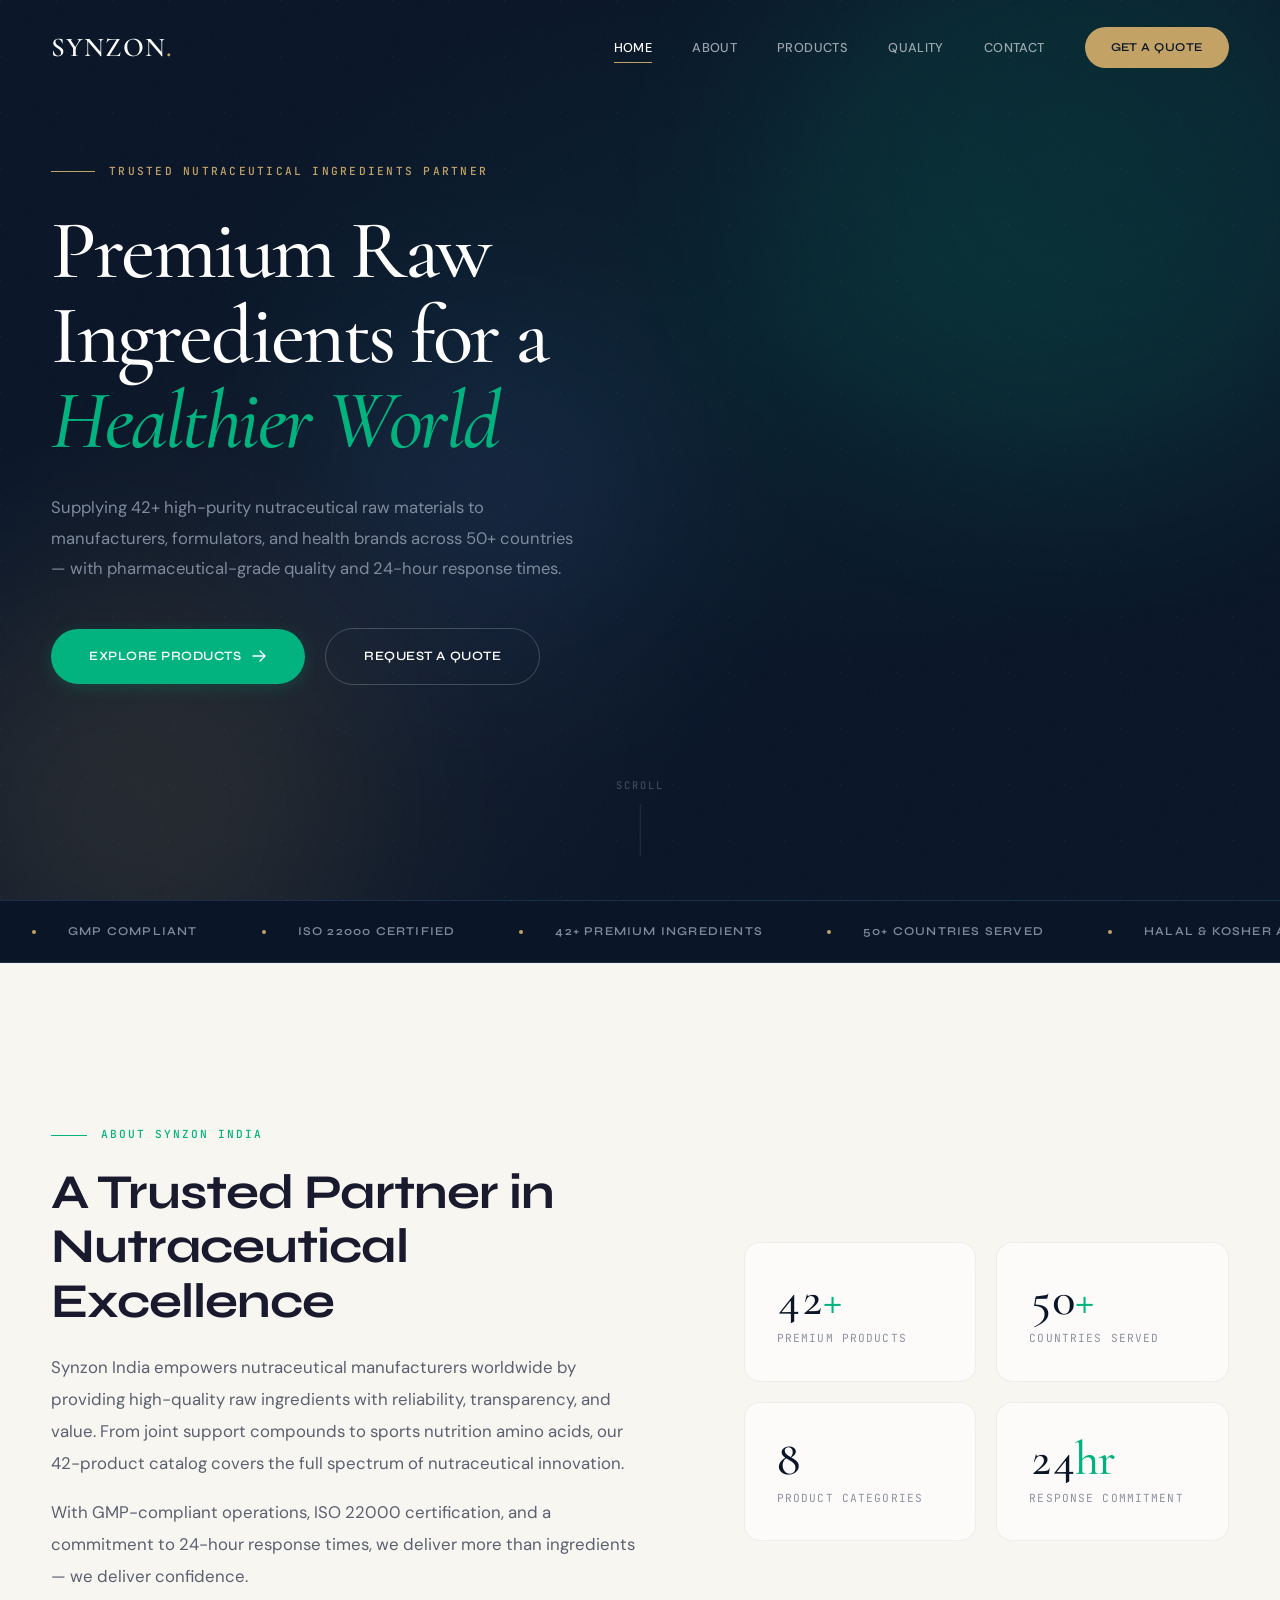
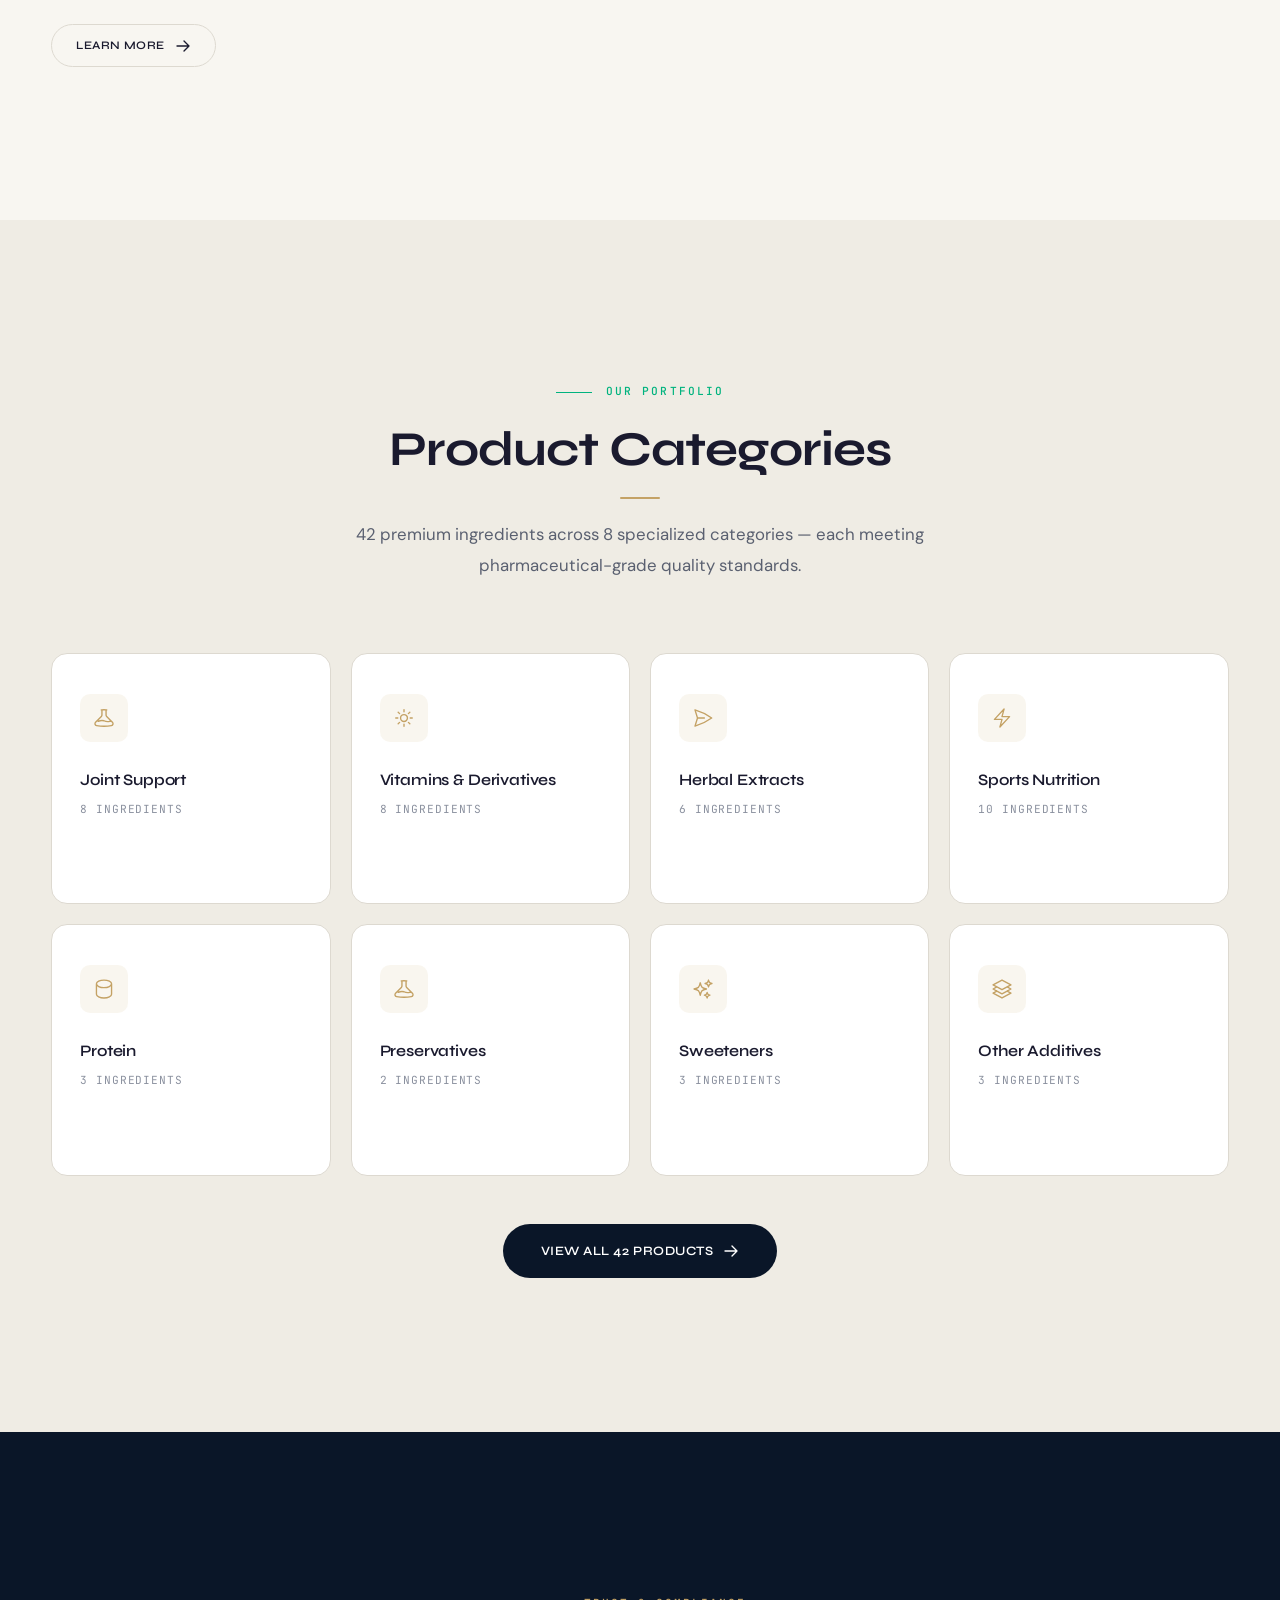
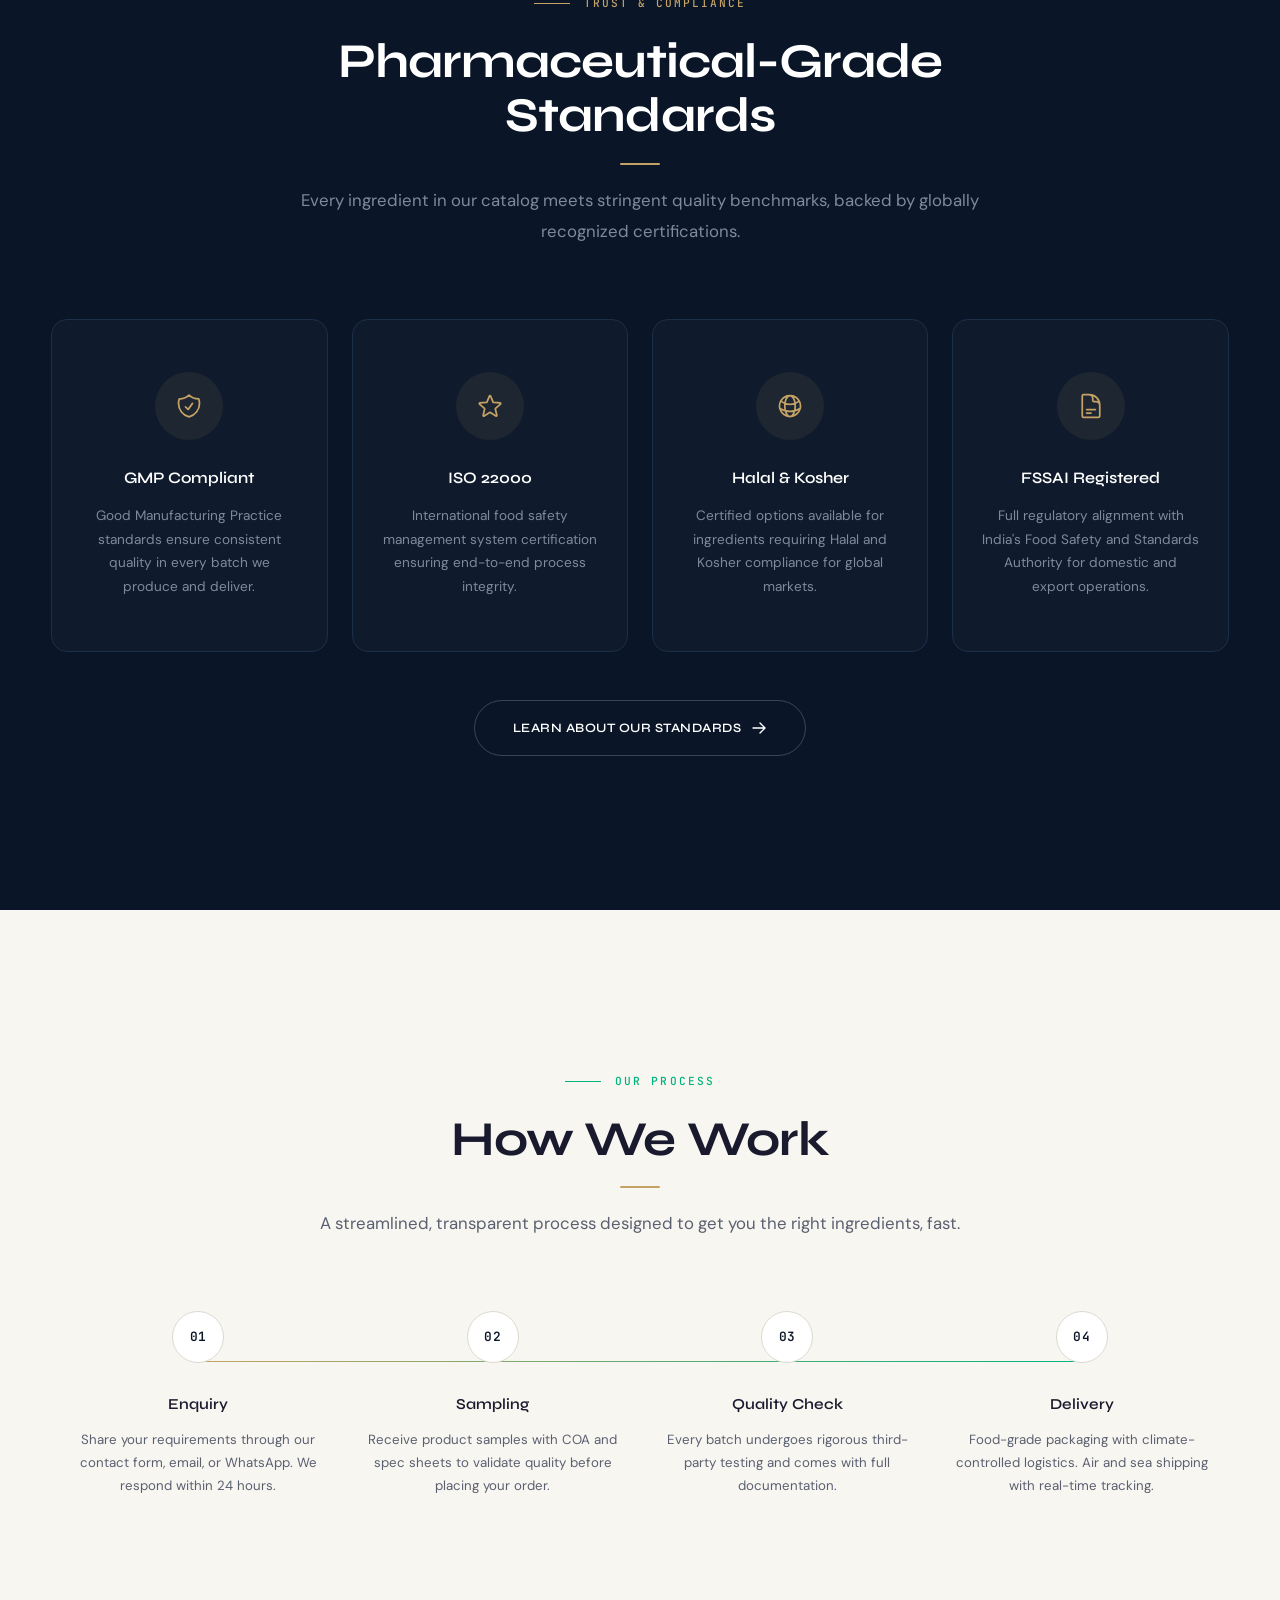
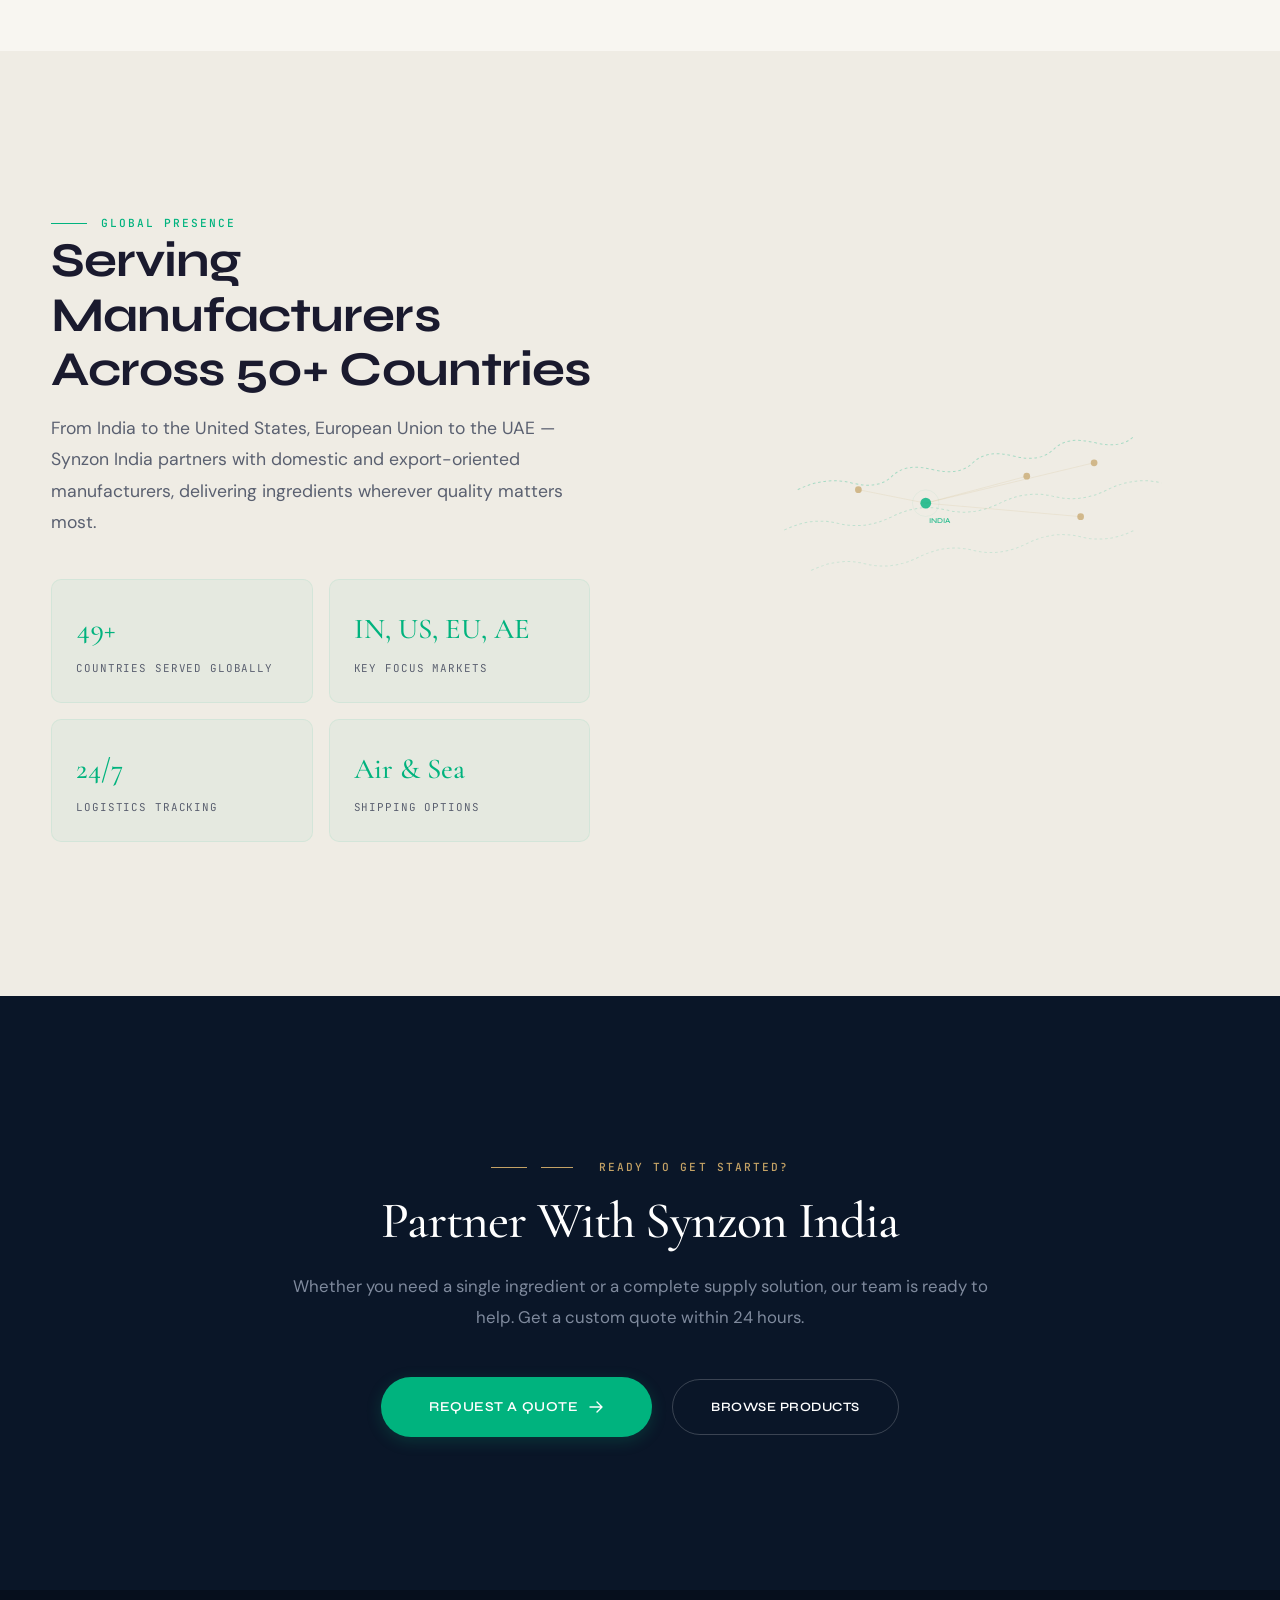
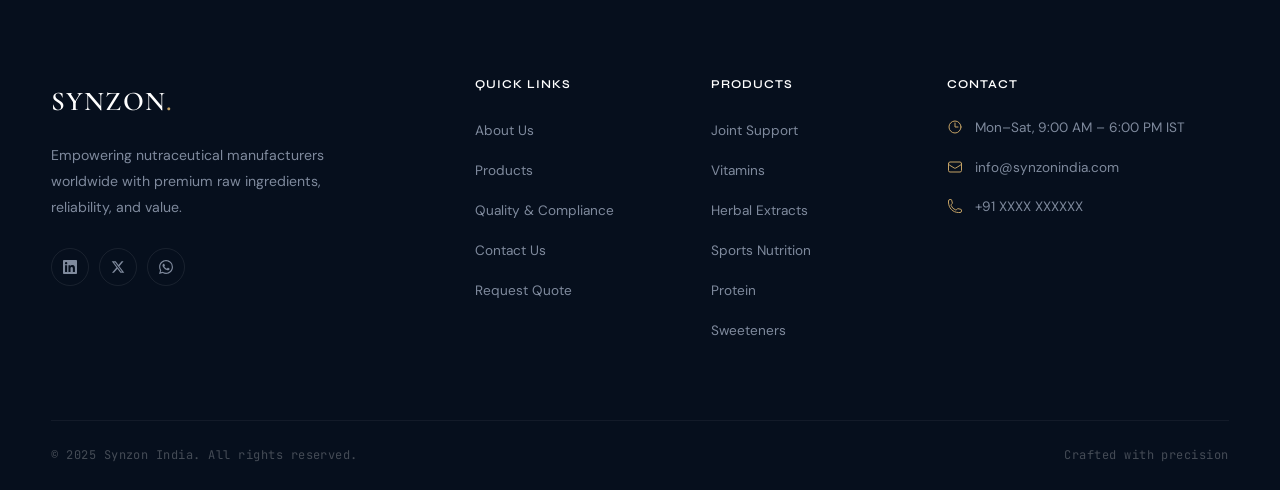
==== commit 7b92ae25: "Elevate design to editorial luxury aesthetic Major visual overhaul with "Clinical Modernism meets Ed" ====
--- a/index.html
+++ b/index.html
@@ -9,7 +9,7 @@
   <!-- Fonts -->
   <link rel="preconnect" href="https://fonts.googleapis.com">
   <link rel="preconnect" href="https://fonts.gstatic.com" crossorigin>
-  <link href="https://fonts.googleapis.com/css2?family=Inter:wght@300;400;500;600&family=Plus+Jakarta+Sans:wght@500;600;700;800&display=swap" rel="stylesheet">
+  <link href="https://fonts.googleapis.com/css2?family=Cormorant+Garamond:ital,wght@0,400;0,500;0,600;1,400;1,500&family=DM+Sans:wght@300;400;500;600&family=JetBrains+Mono:wght@400;500;600&family=Syne:wght@500;600;700;800&display=swap" rel="stylesheet">
 
   <!-- Styles -->
   <link rel="stylesheet" href="css/style.css">
@@ -74,7 +74,7 @@
           Trusted Nutraceutical Ingredients Partner
         </div>
         <h1 class="hero-fade" style="opacity:0; transform:translateY(20px); transition: all .8s var(--ease-out-expo) .1s;">
-          Premium Raw<br>Ingredients for a<br><span class="accent">Healthier World</span>
+          Premium Raw<br>Ingredients for a<br><span class="accent"><em>Healthier World</em></span>
         </h1>
         <p class="hero__sub hero-fade" style="opacity:0; transform:translateY(20px); transition: all .8s var(--ease-out-expo) .2s;">
           Supplying 42+ high-purity nutraceutical raw materials to manufacturers, formulators, and health brands across 50+ countries — with pharmaceutical-grade quality and 24-hour response times.
@@ -94,6 +94,29 @@
       <div class="hero__scroll-line"></div>
     </div>
   </section>
+
+  <!-- ================ MARQUEE BAND ================ -->
+  <div class="marquee dark">
+    <div class="marquee__track">
+      <div class="marquee__item"><span class="dot"></span> GMP Compliant</div>
+      <div class="marquee__item"><span class="dot"></span> ISO 22000 Certified</div>
+      <div class="marquee__item"><span class="dot"></span> 42+ Premium Ingredients</div>
+      <div class="marquee__item"><span class="dot"></span> 50+ Countries Served</div>
+      <div class="marquee__item"><span class="dot"></span> Halal &amp; Kosher Available</div>
+      <div class="marquee__item"><span class="dot"></span> FSSAI Registered</div>
+      <div class="marquee__item"><span class="dot"></span> 24-Hour Response</div>
+      <div class="marquee__item"><span class="dot"></span> Third-Party Tested</div>
+      <!-- Duplicate for seamless loop -->
+      <div class="marquee__item"><span class="dot"></span> GMP Compliant</div>
+      <div class="marquee__item"><span class="dot"></span> ISO 22000 Certified</div>
+      <div class="marquee__item"><span class="dot"></span> 42+ Premium Ingredients</div>
+      <div class="marquee__item"><span class="dot"></span> 50+ Countries Served</div>
+      <div class="marquee__item"><span class="dot"></span> Halal &amp; Kosher Available</div>
+      <div class="marquee__item"><span class="dot"></span> FSSAI Registered</div>
+      <div class="marquee__item"><span class="dot"></span> 24-Hour Response</div>
+      <div class="marquee__item"><span class="dot"></span> Third-Party Tested</div>
+    </div>
+  </div>
 
   <!-- ================ BRAND INTRODUCTION ================ -->
   <section class="brand-intro">
--- a/css/style.css
+++ b/css/style.css
@@ -1,60 +1,64 @@
 /* ============================================================
-   SYNZON INDIA — Premium Corporate Design System
-   Static CSS · Hostinger-Ready · Awwwards-Quality
+   SYNZON INDIA — Editorial Luxury + Clinical Precision
+   Aesthetic: Aesop meets Vogue meets pharmaceutical elegance
+   Static CSS · Zero Dependencies · Hostinger-Ready
    ============================================================ */
-
-/* ---------- Google Fonts are loaded in HTML <head> ---------- */
 
 /* ======================== VARIABLES ========================= */
 :root {
-  /* Palette */
-  --primary:          #0B1D3A;
-  --primary-rgb:      11,29,58;
-  --primary-light:    #162D54;
-  --accent:           #00A878;
-  --accent-rgb:       0,168,120;
-  --accent-dark:      #008F66;
-  --accent-glow:      rgba(0,168,120,.12);
-  --gold:             #C8A96E;
-  --gold-rgb:         200,169,110;
+  /* Palette — refined, muted luxury */
+  --primary:          #0A1628;
+  --primary-rgb:      10,22,40;
+  --primary-light:    #152742;
+  --accent:           #00B37E;
+  --accent-rgb:       0,179,126;
+  --accent-dark:      #009B6E;
+  --accent-glow:      rgba(0,179,126,.1);
+  --gold:             #C4A265;
+  --gold-rgb:         196,162,101;
+  --gold-light:       #D4B87A;
+  --cream:            #F5F0E8;
 
   /* Backgrounds */
-  --bg:               #FAFAF8;
-  --bg-alt:           #F2F1ED;
-  --bg-dark:          #0B1D3A;
-  --bg-darker:        #071325;
+  --bg:               #F8F6F1;
+  --bg-alt:           #EFECE4;
+  --bg-dark:          #0A1628;
+  --bg-darker:        #060F1D;
   --bg-card:          #FFFFFF;
 
   /* Text */
   --text:             #1A1A2E;
-  --text-secondary:   #5A6478;
-  --text-tertiary:    #8B95A5;
-  --text-on-dark:     #E8EAF0;
-  --text-on-dark-dim: #8A96AA;
+  --text-secondary:   #5A6070;
+  --text-tertiary:    #8B919F;
+  --text-on-dark:     #E4E6EB;
+  --text-on-dark-dim: #7F8A9D;
 
   /* Borders */
-  --border:           #E8E7E3;
-  --border-dark:      #1E3355;
-
-  /* Typography */
-  --font-heading:     'Plus Jakarta Sans', sans-serif;
-  --font-body:        'Inter', sans-serif;
+  --border:           #DDD9D0;
+  --border-dark:      #1C2E4A;
+
+  /* Typography — the heart of the aesthetic */
+  --font-display:     'Cormorant Garamond', 'Georgia', serif;
+  --font-heading:     'Syne', 'Helvetica Neue', sans-serif;
+  --font-body:        'DM Sans', 'Helvetica Neue', sans-serif;
+  --font-mono:        'JetBrains Mono', 'Fira Code', monospace;
 
   /* Layout */
-  --section-py:       140px;
-  --container:        1280px;
-  --gutter:           clamp(20px, 4vw, 48px);
-
-  /* Easings */
+  --section-py:       clamp(100px, 12vw, 160px);
+  --container:        1320px;
+  --gutter:           clamp(20px, 4vw, 56px);
+
+  /* Easings — cinematic */
   --ease-out-expo:    cubic-bezier(.16,1,.3,1);
   --ease-out-quart:   cubic-bezier(.25,1,.5,1);
   --ease-in-out:      cubic-bezier(.65,0,.35,1);
+  --ease-smooth:      cubic-bezier(.4,0,.2,1);
 
   /* Radius */
-  --r-sm:  6px;
-  --r-md:  12px;
-  --r-lg:  20px;
-  --r-xl:  32px;
+  --r-sm:  4px;
+  --r-md:  10px;
+  --r-lg:  16px;
+  --r-xl:  24px;
   --r-full:9999px;
 }
 
@@ -70,63 +74,92 @@
   font-family: var(--font-body);
   color: var(--text);
   background: var(--bg);
-  line-height: 1.7;
+  line-height: 1.75;
   overflow-x: hidden;
+  position: relative;
 }
 img, video, svg { display:block; max-width:100%; height:auto; }
 a { color:inherit; text-decoration:none; }
 button { font:inherit; cursor:pointer; border:none; background:none; }
 ul,ol { list-style:none; }
 input,textarea,select { font:inherit; }
-
-/* Selection */
-::selection { background:rgba(var(--accent-rgb),.15); color:var(--primary); }
+::selection { background:rgba(var(--gold-rgb),.2); color:var(--primary); }
+
+/* ==================== GRAIN OVERLAY ========================= */
+/* Subtle film grain for tactile depth */
+body::after {
+  content: '';
+  position: fixed;
+  inset: 0;
+  z-index: 9998;
+  pointer-events: none;
+  opacity: .028;
+  background-image: url("data:image/svg+xml,%3Csvg viewBox='0 0 512 512' xmlns='http://www.w3.org/2000/svg'%3E%3Cfilter id='n'%3E%3CfeTurbulence type='fractalNoise' baseFrequency='.75' numOctaves='4' stitchTiles='stitch'/%3E%3C/filter%3E%3Crect width='100%25' height='100%25' filter='url(%23n)'/%3E%3C/svg%3E");
+  background-repeat: repeat;
+  background-size: 256px 256px;
+}
+
+/* ==================== CUSTOM SCROLLBAR ====================== */
+::-webkit-scrollbar { width: 6px; }
+::-webkit-scrollbar-track { background: var(--bg); }
+::-webkit-scrollbar-thumb {
+  background: rgba(var(--primary-rgb),.18);
+  border-radius: 8px;
+}
+::-webkit-scrollbar-thumb:hover { background: rgba(var(--primary-rgb),.35); }
+html { scrollbar-width: thin; scrollbar-color: rgba(var(--primary-rgb),.18) var(--bg); }
 
 /* ====================== TYPOGRAPHY ========================== */
 h1,h2,h3,h4,h5,h6 {
   font-family: var(--font-heading);
-  font-weight: 600;
-  line-height: 1.15;
+  font-weight: 700;
+  line-height: 1.12;
   color: var(--text);
-}
-.h1, h1 { font-size: clamp(2.8rem, 5.5vw, 5rem); letter-spacing:-0.03em; font-weight:700; }
-.h2, h2 { font-size: clamp(2.2rem, 4vw, 3.5rem); letter-spacing:-0.025em; }
-.h3, h3 { font-size: clamp(1.6rem, 2.5vw, 2.2rem); letter-spacing:-0.02em; }
-.h4, h4 { font-size: clamp(1.25rem, 1.8vw, 1.5rem); letter-spacing:-0.015em; }
-.h5, h5 { font-size: 1.125rem; }
-.h6, h6 { font-size: 1rem; }
-
-.text-lg   { font-size: clamp(1.1rem, 1.4vw, 1.25rem); }
-.text-sm   { font-size: 0.875rem; }
-.text-xs   { font-size: 0.75rem; }
-
+  letter-spacing: -0.02em;
+}
+/* Display — editorial serif for the biggest headings */
+.display, .hero h1 {
+  font-family: var(--font-display);
+  font-weight: 500;
+  letter-spacing: -0.03em;
+  line-height: 1.05;
+}
+.h1, h1 { font-size: clamp(2.8rem, 5.8vw, 5.5rem); }
+.h2, h2 { font-size: clamp(2rem, 3.8vw, 3.2rem); }
+.h3, h3 { font-size: clamp(1.5rem, 2.2vw, 2rem); }
+.h4, h4 { font-size: clamp(1.2rem, 1.6vw, 1.4rem); }
+.h5, h5 { font-size: 1.05rem; }
+.h6, h6 { font-size: .9rem; }
+
+.text-lg { font-size: clamp(1.05rem, 1.3vw, 1.2rem); }
+.text-sm { font-size: .875rem; }
+.text-xs { font-size: .75rem; }
+
+/* Eyebrow labels — mono + uppercase = precision */
 .eyebrow {
-  font-family: var(--font-heading);
-  font-size: .8125rem;
-  font-weight: 600;
-  letter-spacing: .12em;
+  font-family: var(--font-mono);
+  font-size: .7rem;
+  font-weight: 500;
+  letter-spacing: .18em;
   text-transform: uppercase;
   color: var(--accent);
   display: inline-flex;
   align-items: center;
-  gap: 12px;
+  gap: 14px;
 }
 .eyebrow::before {
   content: '';
-  width: 32px;
-  height: 1.5px;
+  width: 36px;
+  height: 1px;
   background: var(--accent);
-  display: inline-block;
 }
 
 .text-gradient {
-  background: linear-gradient(135deg, var(--accent), #00C9A7, var(--gold));
+  background: linear-gradient(135deg, var(--accent), #00D4AA, var(--gold));
   -webkit-background-clip: text;
   -webkit-text-fill-color: transparent;
   background-clip: text;
 }
-
-.text-balance { text-wrap: balance; }
 
 p + p { margin-top: 1em; }
 
@@ -138,7 +171,7 @@
   padding: 0 var(--gutter);
 }
 .container--narrow { max-width: 900px; }
-.container--wide   { max-width: 1440px; }
+.container--wide   { max-width: 1480px; }
 
 section {
   padding: var(--section-py) 0;
@@ -157,41 +190,42 @@
 section.dark .eyebrow::before { background: var(--gold); }
 section.alt { background: var(--bg-alt); }
 
-.grid {
-  display: grid;
-  gap: 32px;
-}
-.grid-2 { grid-template-columns: repeat(2, 1fr); }
-.grid-3 { grid-template-columns: repeat(3, 1fr); }
-.grid-4 { grid-template-columns: repeat(4, 1fr); }
-
-.flex { display:flex; }
-.flex-col { flex-direction:column; }
-.items-center { align-items:center; }
-.justify-between { justify-content:space-between; }
-.justify-center { justify-content:center; }
-.gap-8  { gap:8px; }
-.gap-12 { gap:12px; }
-.gap-16 { gap:16px; }
-.gap-24 { gap:24px; }
-.gap-32 { gap:32px; }
-.gap-48 { gap:48px; }
+.grid { display:grid; gap:32px; }
 
 .text-center { text-align:center; }
 
 .section-header {
-  max-width: 640px;
-  margin-bottom: 64px;
+  max-width: 680px;
+  margin-bottom: 72px;
 }
 .section-header.centered {
   margin-left: auto;
   margin-right: auto;
   text-align: center;
 }
-.section-header .eyebrow { margin-bottom: 16px; }
+.section-header .eyebrow { margin-bottom: 20px; }
 .section-header h2 { margin-bottom: 20px; }
-.section-header p { color: var(--text-secondary); font-size: 1.1rem; line-height:1.8; }
+.section-header p {
+  color: var(--text-secondary);
+  font-size: 1.05rem;
+  line-height: 1.85;
+}
 section.dark .section-header p { color: var(--text-on-dark-dim); }
+
+/* Accent line under section headings */
+.section-header h2::after {
+  content: '';
+  display: block;
+  width: 40px;
+  height: 2px;
+  background: var(--gold);
+  margin-top: 20px;
+  border-radius: 1px;
+}
+.section-header.centered h2::after {
+  margin-left: auto;
+  margin-right: auto;
+}
 
 /* ==================== PRELOADER ============================= */
 .preloader {
@@ -203,7 +237,7 @@
   flex-direction: column;
   align-items: center;
   justify-content: center;
-  transition: opacity .6s var(--ease-out-expo), visibility .6s;
+  transition: opacity .8s var(--ease-out-expo), visibility .8s;
 }
 .preloader.hidden {
   opacity: 0;
@@ -211,22 +245,21 @@
   pointer-events: none;
 }
 .preloader__logo {
-  font-family: var(--font-heading);
-  font-size: 2rem;
-  font-weight: 700;
+  font-family: var(--font-display);
+  font-size: 2.8rem;
+  font-weight: 500;
   color: #fff;
-  letter-spacing: .04em;
-  margin-bottom: 32px;
+  letter-spacing: .06em;
+  margin-bottom: 40px;
   opacity: 0;
-  transform: translateY(16px);
+  transform: translateY(20px);
   animation: preloaderFadeIn .8s var(--ease-out-expo) .2s forwards;
 }
-.preloader__logo span { color: var(--accent); }
+.preloader__logo span { color: var(--gold); }
 .preloader__bar {
-  width: 200px;
-  height: 2px;
-  background: rgba(255,255,255,.1);
-  border-radius: 2px;
+  width: 160px;
+  height: 1px;
+  background: rgba(255,255,255,.08);
   overflow: hidden;
   opacity: 0;
   animation: preloaderFadeIn .6s var(--ease-out-expo) .5s forwards;
@@ -234,16 +267,11 @@
 .preloader__bar-inner {
   height: 100%;
   width: 0;
-  background: linear-gradient(90deg, var(--accent), var(--gold));
-  border-radius: 2px;
-  animation: preloaderBar 1.4s var(--ease-in-out) .6s forwards;
-}
-@keyframes preloaderFadeIn {
-  to { opacity:1; transform:translateY(0); }
-}
-@keyframes preloaderBar {
-  to { width:100%; }
-}
+  background: linear-gradient(90deg, var(--gold), var(--accent));
+  animation: preloaderBar 1.6s var(--ease-in-out) .6s forwards;
+}
+@keyframes preloaderFadeIn { to { opacity:1; transform:translateY(0); } }
+@keyframes preloaderBar { to { width:100%; } }
 
 /* ==================== NAVIGATION ============================ */
 .nav {
@@ -252,15 +280,15 @@
   left: 0;
   right: 0;
   z-index: 1000;
-  padding: 20px 0;
-  transition: all .5s var(--ease-out-expo);
+  padding: 24px 0;
+  transition: all .6s var(--ease-out-expo);
 }
 .nav.scrolled {
-  background: rgba(255,255,255,.92);
-  backdrop-filter: blur(20px) saturate(180%);
-  -webkit-backdrop-filter: blur(20px) saturate(180%);
-  border-bottom: 1px solid var(--border);
-  padding: 14px 0;
+  background: rgba(248,246,241,.88);
+  backdrop-filter: blur(24px) saturate(180%);
+  -webkit-backdrop-filter: blur(24px) saturate(180%);
+  border-bottom: 1px solid rgba(var(--primary-rgb),.06);
+  padding: 16px 0;
 }
 .nav__inner {
   display: flex;
@@ -271,34 +299,32 @@
   padding: 0 var(--gutter);
 }
 .nav__logo {
-  font-family: var(--font-heading);
-  font-size: 1.5rem;
-  font-weight: 700;
+  font-family: var(--font-display);
+  font-size: 1.7rem;
+  font-weight: 600;
   color: #fff;
-  letter-spacing: .02em;
+  letter-spacing: .04em;
   transition: color .4s;
   z-index: 1001;
 }
-.nav__logo span { color: var(--accent); transition: color .4s; }
+.nav__logo span { color: var(--gold); transition: color .4s; }
 .nav.scrolled .nav__logo { color: var(--text); }
-.nav.scrolled .nav__logo span { color: var(--accent); }
-
-/* Dark logo variant for pages with light hero */
 .nav.light-hero .nav__logo { color: var(--text); }
 
 .nav__links {
   display: flex;
   align-items: center;
-  gap: 36px;
+  gap: 40px;
 }
 .nav__link {
-  font-family: var(--font-heading);
-  font-size: .875rem;
+  font-family: var(--font-body);
+  font-size: .8rem;
   font-weight: 500;
-  color: rgba(255,255,255,.75);
-  transition: color .3s;
-  position: relative;
-  letter-spacing: .01em;
+  color: rgba(255,255,255,.6);
+  transition: color .35s;
+  position: relative;
+  letter-spacing: .03em;
+  text-transform: uppercase;
 }
 .nav__link::after {
   content: '';
@@ -306,38 +332,34 @@
   bottom: -4px;
   left: 0;
   width: 0;
-  height: 1.5px;
-  background: var(--accent);
-  transition: width .4s var(--ease-out-expo);
-}
-.nav__link:hover,
-.nav__link.active { color: #fff; }
-.nav__link:hover::after,
-.nav__link.active::after { width: 100%; }
-
-.nav.scrolled .nav__link { color: var(--text-secondary); }
-.nav.scrolled .nav__link:hover,
-.nav.scrolled .nav__link.active { color: var(--text); }
-
-.nav.light-hero .nav__link { color: var(--text-secondary); }
-.nav.light-hero .nav__link:hover,
-.nav.light-hero .nav__link.active { color: var(--text); }
+  height: 1px;
+  background: var(--gold);
+  transition: width .5s var(--ease-out-expo);
+}
+.nav__link:hover, .nav__link.active { color: #fff; }
+.nav__link:hover::after, .nav__link.active::after { width: 100%; }
+
+.nav.scrolled .nav__link { color: var(--text-tertiary); }
+.nav.scrolled .nav__link:hover, .nav.scrolled .nav__link.active { color: var(--text); }
+.nav.light-hero .nav__link { color: var(--text-tertiary); }
+.nav.light-hero .nav__link:hover, .nav.light-hero .nav__link.active { color: var(--text); }
 
 .nav__cta {
   font-family: var(--font-heading);
-  font-size: .8125rem;
+  font-size: .75rem;
   font-weight: 600;
-  color: #fff;
-  background: var(--accent);
-  padding: 10px 24px;
+  color: var(--primary);
+  background: var(--gold);
+  padding: 10px 26px;
   border-radius: var(--r-full);
-  letter-spacing: .01em;
-  transition: all .35s var(--ease-out-expo);
+  letter-spacing: .04em;
+  text-transform: uppercase;
+  transition: all .4s var(--ease-out-expo);
 }
 .nav__cta:hover {
-  background: var(--accent-dark);
+  background: var(--gold-light);
   transform: translateY(-1px);
-  box-shadow: 0 8px 24px rgba(var(--accent-rgb),.25);
+  box-shadow: 0 6px 20px rgba(var(--gold-rgb),.3);
 }
 
 /* Hamburger */
@@ -347,21 +369,20 @@
   gap: 6px;
   width: 28px;
   z-index: 1001;
-  cursor: pointer;
 }
 .nav__hamburger span {
   display: block;
   width: 100%;
-  height: 2px;
+  height: 1.5px;
   background: #fff;
   border-radius: 2px;
   transition: all .4s var(--ease-out-expo);
 }
 .nav.scrolled .nav__hamburger span,
 .nav.light-hero .nav__hamburger span { background: var(--text); }
-.nav__hamburger.open span:nth-child(1) { transform: translateY(8px) rotate(45deg); }
+.nav__hamburger.open span:nth-child(1) { transform: translateY(7.5px) rotate(45deg); }
 .nav__hamburger.open span:nth-child(2) { opacity:0; transform:scaleX(0); }
-.nav__hamburger.open span:nth-child(3) { transform: translateY(-8px) rotate(-45deg); }
+.nav__hamburger.open span:nth-child(3) { transform: translateY(-7.5px) rotate(-45deg); }
 
 /* Mobile nav */
 .nav__mobile {
@@ -373,31 +394,29 @@
   flex-direction: column;
   align-items: center;
   justify-content: center;
-  gap: 28px;
+  gap: 24px;
   opacity: 0;
   visibility: hidden;
   transition: all .5s var(--ease-out-expo);
 }
 .nav__mobile.open { opacity:1; visibility:visible; }
 .nav__mobile a {
-  font-family: var(--font-heading);
-  font-size: 2rem;
-  font-weight: 600;
-  color: rgba(255,255,255,.7);
-  transition: color .3s, transform .4s var(--ease-out-expo);
-  transform: translateY(20px);
+  font-family: var(--font-display);
+  font-size: 2.4rem;
+  font-weight: 500;
+  color: rgba(255,255,255,.5);
+  transition: color .3s, transform .5s var(--ease-out-expo);
+  transform: translateY(24px);
   opacity: 0;
-}
-.nav__mobile.open a {
-  transform: translateY(0);
-  opacity: 1;
-}
-.nav__mobile.open a:nth-child(1) { transition-delay:.1s; }
-.nav__mobile.open a:nth-child(2) { transition-delay:.15s; }
+  letter-spacing: .02em;
+}
+.nav__mobile.open a { transform: translateY(0); opacity: 1; }
+.nav__mobile.open a:nth-child(1) { transition-delay:.08s; }
+.nav__mobile.open a:nth-child(2) { transition-delay:.14s; }
 .nav__mobile.open a:nth-child(3) { transition-delay:.2s; }
-.nav__mobile.open a:nth-child(4) { transition-delay:.25s; }
-.nav__mobile.open a:nth-child(5) { transition-delay:.3s; }
-.nav__mobile.open a:nth-child(6) { transition-delay:.35s; }
+.nav__mobile.open a:nth-child(4) { transition-delay:.26s; }
+.nav__mobile.open a:nth-child(5) { transition-delay:.32s; }
+.nav__mobile.open a:nth-child(6) { transition-delay:.38s; }
 .nav__mobile a:hover { color:#fff; }
 
 /* ====================== HERO ================================ */
@@ -419,87 +438,88 @@
   position: absolute;
   inset: 0;
   background:
-    radial-gradient(ellipse 60% 50% at 70% 40%, rgba(var(--accent-rgb),.08) 0%, transparent 70%),
-    radial-gradient(ellipse 50% 60% at 20% 70%, rgba(var(--gold-rgb),.06) 0%, transparent 60%),
-    linear-gradient(180deg, rgba(var(--primary-rgb),.95) 0%, var(--primary) 100%);
-}
-
-/* Molecular grid pattern */
+    radial-gradient(ellipse 70% 55% at 65% 35%, rgba(var(--accent-rgb),.07) 0%, transparent 70%),
+    radial-gradient(ellipse 50% 70% at 25% 75%, rgba(var(--gold-rgb),.05) 0%, transparent 60%),
+    linear-gradient(170deg, rgba(var(--primary-rgb),.9) 0%, var(--primary) 100%);
+}
 .hero__pattern {
   position: absolute;
   inset: 0;
   background-image:
-    radial-gradient(circle at 1px 1px, rgba(255,255,255,.04) 1px, transparent 0);
-  background-size: 48px 48px;
+    radial-gradient(circle at 1px 1px, rgba(255,255,255,.025) 1px, transparent 0);
+  background-size: 56px 56px;
 }
 
 /* Floating orbs */
 .hero__orb {
   position: absolute;
   border-radius: 50%;
-  filter: blur(80px);
-  opacity: .15;
-  animation: orbFloat 20s ease-in-out infinite;
+  filter: blur(100px);
+  opacity: .12;
+  animation: orbFloat 25s ease-in-out infinite;
 }
 .hero__orb--1 {
-  width: 500px; height: 500px;
+  width: 600px; height: 600px;
   background: var(--accent);
-  top: -10%; right: -5%;
-  animation-delay: 0s;
+  top: -15%; right: -8%;
 }
 .hero__orb--2 {
-  width: 400px; height: 400px;
+  width: 450px; height: 450px;
   background: var(--gold);
-  bottom: -10%; left: -5%;
-  animation-delay: -7s;
+  bottom: -15%; left: -8%;
+  animation-delay: -8s;
 }
 .hero__orb--3 {
-  width: 300px; height: 300px;
-  background: #4A90D9;
-  top: 40%; left: 30%;
-  animation-delay: -14s;
+  width: 350px; height: 350px;
+  background: #4A7BD9;
+  top: 35%; left: 25%;
+  animation-delay: -16s;
 }
 @keyframes orbFloat {
   0%,100% { transform: translate(0,0) scale(1); }
-  33%     { transform: translate(30px,-30px) scale(1.05); }
-  66%     { transform: translate(-20px,20px) scale(.95); }
+  33%     { transform: translate(40px,-40px) scale(1.06); }
+  66%     { transform: translate(-25px,25px) scale(.94); }
 }
 
 .hero__content {
   position: relative;
   z-index: 2;
-  max-width: 780px;
+  max-width: 820px;
 }
 .hero__eyebrow {
-  font-family: var(--font-heading);
-  font-size: .8125rem;
-  font-weight: 600;
-  letter-spacing: .15em;
+  font-family: var(--font-mono);
+  font-size: .7rem;
+  font-weight: 500;
+  letter-spacing: .2em;
   text-transform: uppercase;
   color: var(--gold);
-  margin-bottom: 24px;
-  display: flex;
-  align-items: center;
-  gap: 12px;
+  margin-bottom: 28px;
+  display: flex;
+  align-items: center;
+  gap: 14px;
 }
 .hero__eyebrow::before {
   content: '';
-  width: 40px;
-  height: 1.5px;
+  width: 44px;
+  height: 1px;
   background: var(--gold);
 }
 .hero h1 {
   color: #fff;
-  margin-bottom: 24px;
-  line-height: 1.08;
-}
-.hero h1 .accent { color: var(--accent); }
+  margin-bottom: 28px;
+  line-height: 1.02;
+  font-size: clamp(3.2rem, 6.5vw, 6.5rem);
+}
+.hero h1 .accent {
+  color: var(--accent);
+  font-style: italic;
+}
 .hero__sub {
-  font-size: clamp(1.05rem, 1.5vw, 1.2rem);
+  font-size: clamp(1rem, 1.3vw, 1.15rem);
   color: var(--text-on-dark-dim);
-  line-height: 1.8;
-  max-width: 560px;
-  margin-bottom: 40px;
+  line-height: 1.85;
+  max-width: 540px;
+  margin-bottom: 44px;
 }
 .hero__actions {
   display: flex;
@@ -511,24 +531,24 @@
 /* Scroll indicator */
 .hero__scroll {
   position: absolute;
-  bottom: 40px;
+  bottom: 44px;
   left: 50%;
   transform: translateX(-50%);
   z-index: 2;
   display: flex;
   flex-direction: column;
   align-items: center;
-  gap: 8px;
-  color: rgba(255,255,255,.35);
-  font-size: .7rem;
-  letter-spacing: .15em;
+  gap: 10px;
+  color: rgba(255,255,255,.25);
+  font-size: .65rem;
+  letter-spacing: .2em;
   text-transform: uppercase;
-  font-family: var(--font-heading);
+  font-family: var(--font-mono);
 }
 .hero__scroll-line {
   width: 1px;
-  height: 48px;
-  background: rgba(255,255,255,.15);
+  height: 52px;
+  background: rgba(255,255,255,.1);
   position: relative;
   overflow: hidden;
 }
@@ -539,18 +559,17 @@
   left: 0;
   width: 100%;
   height: 100%;
-  background: var(--accent);
-  animation: scrollLine 2s var(--ease-in-out) infinite;
+  background: var(--gold);
+  animation: scrollLine 2.2s var(--ease-in-out) infinite;
 }
 @keyframes scrollLine {
   0%   { top:-100%; }
   100% { top:100%; }
 }
 
-/* Hero page variants */
 .hero--short {
   min-height: 60vh;
-  padding-top: 120px;
+  padding-top: 140px;
   padding-bottom: 80px;
 }
 
@@ -561,22 +580,15 @@
   justify-content: center;
   gap: 10px;
   font-family: var(--font-heading);
-  font-size: .9rem;
+  font-size: .8rem;
   font-weight: 600;
-  padding: 16px 36px;
+  padding: 16px 38px;
   border-radius: var(--r-full);
-  transition: all .4s var(--ease-out-expo);
+  transition: all .45s var(--ease-out-expo);
   position: relative;
   overflow: hidden;
-  letter-spacing: .01em;
-}
-.btn::before {
-  content: '';
-  position: absolute;
-  inset: 0;
-  border-radius: inherit;
-  opacity: 0;
-  transition: opacity .4s;
+  letter-spacing: .04em;
+  text-transform: uppercase;
 }
 .btn:hover { transform: translateY(-2px); }
 .btn:active { transform: translateY(0) scale(.98); }
@@ -588,27 +600,35 @@
 }
 .btn--primary:hover {
   background: var(--accent-dark);
-  box-shadow: 0 8px 32px rgba(var(--accent-rgb),.3);
+  box-shadow: 0 10px 36px rgba(var(--accent-rgb),.3);
+}
+
+.btn--gold {
+  background: var(--gold);
+  color: var(--primary);
+}
+.btn--gold:hover {
+  background: var(--gold-light);
+  box-shadow: 0 10px 36px rgba(var(--gold-rgb),.3);
 }
 
 .btn--outline {
   background: transparent;
   color: #fff;
-  border: 1.5px solid rgba(255,255,255,.25);
+  border: 1px solid rgba(255,255,255,.2);
 }
 .btn--outline:hover {
-  border-color: rgba(255,255,255,.5);
-  background: rgba(255,255,255,.06);
+  border-color: rgba(255,255,255,.45);
+  background: rgba(255,255,255,.04);
 }
 .btn--outline-dark {
   background: transparent;
   color: var(--text);
-  border: 1.5px solid var(--border);
+  border: 1px solid var(--border);
 }
 .btn--outline-dark:hover {
-  border-color: var(--accent);
-  color: var(--accent);
-  background: var(--accent-glow);
+  border-color: var(--gold);
+  color: var(--gold);
 }
 
 .btn--secondary {
@@ -617,18 +637,64 @@
 }
 .btn--secondary:hover {
   background: var(--primary-light);
-  box-shadow: 0 8px 32px rgba(var(--primary-rgb),.25);
-}
-
-.btn--sm { padding: 10px 24px; font-size:.8125rem; }
-.btn--lg { padding: 18px 44px; font-size:1rem; }
+  box-shadow: 0 10px 36px rgba(var(--primary-rgb),.25);
+}
+
+.btn--sm { padding: 10px 24px; font-size:.72rem; }
+.btn--lg { padding: 18px 48px; font-size:.85rem; }
 
 .btn--icon svg {
-  width: 18px;
-  height: 18px;
-  transition: transform .3s var(--ease-out-expo);
+  width: 16px; height: 16px;
+  transition: transform .35s var(--ease-out-expo);
 }
 .btn--icon:hover svg { transform: translateX(4px); }
+
+/* =================== MARQUEE BAND =========================== */
+.marquee {
+  overflow: hidden;
+  padding: 20px 0;
+  border-top: 1px solid var(--border);
+  border-bottom: 1px solid var(--border);
+  background: var(--bg);
+  position: relative;
+}
+.marquee.dark {
+  border-color: var(--border-dark);
+  background: var(--bg-dark);
+}
+.marquee__track {
+  display: flex;
+  width: max-content;
+  animation: marqueeScroll 40s linear infinite;
+}
+.marquee:hover .marquee__track {
+  animation-play-state: paused;
+}
+.marquee__item {
+  display: flex;
+  align-items: center;
+  gap: 32px;
+  padding: 0 32px;
+  white-space: nowrap;
+  font-family: var(--font-heading);
+  font-size: .75rem;
+  font-weight: 600;
+  letter-spacing: .1em;
+  text-transform: uppercase;
+  color: var(--text-tertiary);
+}
+.marquee.dark .marquee__item { color: var(--text-on-dark-dim); }
+.marquee__item .dot {
+  width: 4px;
+  height: 4px;
+  background: var(--gold);
+  border-radius: 50%;
+  flex-shrink: 0;
+}
+@keyframes marqueeScroll {
+  0%   { transform: translateX(0); }
+  100% { transform: translateX(-50%); }
+}
 
 /* =================== BRAND INTRO ============================ */
 .brand-intro {
@@ -636,122 +702,155 @@
 }
 .brand-intro__grid {
   display: grid;
-  grid-template-columns: 1fr 1fr;
-  gap: 80px;
+  grid-template-columns: 1.1fr 0.9fr;
+  gap: 100px;
   align-items: center;
 }
 .brand-intro__text p {
   color: var(--text-secondary);
-  font-size: 1.1rem;
-  line-height: 1.85;
+  font-size: 1.05rem;
+  line-height: 1.9;
 }
 .brand-intro__text h2 { margin-bottom: 24px; }
-.brand-intro__text .eyebrow { margin-bottom: 16px; }
-
-/* Stats */
+.brand-intro__text .eyebrow { margin-bottom: 20px; }
+
+/* Stats — refined glass cards */
 .stats {
   display: grid;
   grid-template-columns: repeat(2, 1fr);
-  gap: 32px;
+  gap: 20px;
 }
 .stat {
-  padding: 28px;
-  background: var(--bg-card);
-  border: 1px solid var(--border);
+  padding: 32px;
+  background: rgba(255,255,255,.6);
+  backdrop-filter: blur(12px);
+  border: 1px solid rgba(var(--primary-rgb),.06);
   border-radius: var(--r-lg);
-  transition: all .4s var(--ease-out-expo);
-}
+  transition: all .5s var(--ease-out-expo);
+  position: relative;
+  overflow: hidden;
+}
+.stat::before {
+  content: '';
+  position: absolute;
+  top: 0;
+  left: 0;
+  right: 0;
+  height: 2px;
+  background: linear-gradient(90deg, var(--gold), var(--accent));
+  transform: scaleX(0);
+  transform-origin: left;
+  transition: transform .5s var(--ease-out-expo);
+}
+.stat:hover::before { transform: scaleX(1); }
 .stat:hover {
-  border-color: var(--accent);
-  box-shadow: 0 8px 32px rgba(var(--accent-rgb),.08);
   transform: translateY(-4px);
+  box-shadow: 0 20px 48px rgba(var(--primary-rgb),.06);
 }
 .stat__number {
-  font-family: var(--font-heading);
-  font-size: 2.5rem;
-  font-weight: 700;
+  font-family: var(--font-display);
+  font-size: 3rem;
+  font-weight: 500;
   color: var(--primary);
   line-height: 1;
   margin-bottom: 6px;
+  letter-spacing: -0.02em;
 }
 .stat__number .accent { color: var(--accent); }
 .stat__label {
-  font-size: .85rem;
+  font-family: var(--font-mono);
+  font-size: .7rem;
   color: var(--text-tertiary);
-  font-weight: 500;
+  letter-spacing: .1em;
+  text-transform: uppercase;
 }
 
 /* ================== PRODUCT CATEGORIES ====================== */
 .categories__grid {
   display: grid;
   grid-template-columns: repeat(4, 1fr);
-  gap: 24px;
+  gap: 20px;
 }
 .category-card {
   position: relative;
-  padding: 36px 28px;
+  padding: 40px 28px 36px;
   background: var(--bg-card);
   border: 1px solid var(--border);
   border-radius: var(--r-lg);
-  transition: all .45s var(--ease-out-expo);
+  transition: all .5s var(--ease-out-expo);
   overflow: hidden;
   cursor: pointer;
 }
 .category-card::before {
   content: '';
   position: absolute;
-  top: 0;
-  left: 0;
-  right: 0;
-  height: 3px;
-  background: linear-gradient(90deg, var(--accent), var(--gold));
+  inset: 0;
+  background: linear-gradient(135deg, rgba(var(--accent-rgb),.03), rgba(var(--gold-rgb),.03));
+  opacity: 0;
+  transition: opacity .4s;
+}
+.category-card:hover::before { opacity: 1; }
+.category-card::after {
+  content: '';
+  position: absolute;
+  top: 0; left: 0; right: 0;
+  height: 2px;
+  background: linear-gradient(90deg, var(--gold), var(--accent));
   transform: scaleX(0);
   transform-origin: left;
-  transition: transform .45s var(--ease-out-expo);
-}
-.category-card:hover::before { transform: scaleX(1); }
+  transition: transform .5s var(--ease-out-expo);
+}
+.category-card:hover::after { transform: scaleX(1); }
 .category-card:hover {
   border-color: transparent;
-  box-shadow: 0 16px 48px rgba(0,0,0,.08);
+  box-shadow: 0 20px 56px rgba(var(--primary-rgb),.07);
   transform: translateY(-6px);
 }
 .category-card__icon {
-  width: 52px;
-  height: 52px;
+  width: 48px;
+  height: 48px;
   border-radius: var(--r-md);
-  background: var(--accent-glow);
+  background: rgba(var(--gold-rgb),.1);
   display: flex;
   align-items: center;
   justify-content: center;
-  margin-bottom: 20px;
+  margin-bottom: 24px;
   transition: all .4s var(--ease-out-expo);
 }
-.category-card__icon svg { width:24px; height:24px; color:var(--accent); }
+.category-card__icon svg { width:22px; height:22px; color:var(--gold); }
 .category-card:hover .category-card__icon {
-  background: var(--accent);
-}
-.category-card:hover .category-card__icon svg { color: #fff; }
+  background: var(--gold);
+  transform: scale(1.05);
+}
+.category-card:hover .category-card__icon svg { color: var(--primary); }
 .category-card__title {
   font-family: var(--font-heading);
-  font-size: 1.1rem;
+  font-size: 1rem;
   font-weight: 600;
-  margin-bottom: 8px;
+  margin-bottom: 6px;
+  letter-spacing: -0.01em;
 }
 .category-card__count {
-  font-size: .8125rem;
+  font-family: var(--font-mono);
+  font-size: .7rem;
   color: var(--text-tertiary);
-  margin-bottom: 16px;
+  margin-bottom: 20px;
+  letter-spacing: .08em;
+  text-transform: uppercase;
 }
 .category-card__arrow {
   display: inline-flex;
   align-items: center;
   gap: 6px;
-  font-size: .8125rem;
-  font-weight: 600;
-  color: var(--accent);
+  font-family: var(--font-mono);
+  font-size: .7rem;
+  font-weight: 500;
+  color: var(--gold);
+  letter-spacing: .08em;
+  text-transform: uppercase;
   opacity: 0;
   transform: translateX(-8px);
-  transition: all .35s var(--ease-out-expo);
+  transition: all .4s var(--ease-out-expo);
 }
 .category-card:hover .category-card__arrow {
   opacity: 1;
@@ -759,54 +858,62 @@
 }
 
 /* ================== QUALITY HIGHLIGHTS ====================== */
-.quality-section {
-  padding: var(--section-py) 0;
-}
+.quality-section { padding: var(--section-py) 0; }
 .quality__grid {
   display: grid;
   grid-template-columns: repeat(4, 1fr);
-  gap: 32px;
+  gap: 24px;
 }
 .quality-card {
   text-align: center;
-  padding: 48px 28px;
+  padding: 52px 28px;
   border-radius: var(--r-lg);
   border: 1px solid var(--border-dark);
-  transition: all .45s var(--ease-out-expo);
+  transition: all .5s var(--ease-out-expo);
   background: rgba(255,255,255,.02);
-}
+  position: relative;
+  overflow: hidden;
+}
+.quality-card::before {
+  content: '';
+  position: absolute;
+  inset: 0;
+  background: radial-gradient(circle at 50% 0%, rgba(var(--gold-rgb),.06) 0%, transparent 60%);
+  opacity: 0;
+  transition: opacity .5s;
+}
+.quality-card:hover::before { opacity: 1; }
 .quality-card:hover {
-  border-color: rgba(var(--accent-rgb),.3);
-  background: rgba(var(--accent-rgb),.04);
+  border-color: rgba(var(--gold-rgb),.25);
   transform: translateY(-4px);
 }
 .quality-card__icon {
-  width: 72px;
-  height: 72px;
+  width: 68px;
+  height: 68px;
   border-radius: 50%;
-  background: rgba(var(--gold-rgb),.1);
+  background: rgba(var(--gold-rgb),.08);
   display: flex;
   align-items: center;
   justify-content: center;
   margin: 0 auto 24px;
-  transition: all .4s var(--ease-out-expo);
-}
-.quality-card__icon svg { width:32px; height:32px; color:var(--gold); }
+  transition: all .5s var(--ease-out-expo);
+}
+.quality-card__icon svg { width:28px; height:28px; color:var(--gold); }
 .quality-card:hover .quality-card__icon {
-  background: rgba(var(--gold-rgb),.2);
-  transform: scale(1.05);
+  background: rgba(var(--gold-rgb),.15);
+  transform: scale(1.08);
 }
 .quality-card__title {
   font-family: var(--font-heading);
-  font-size: 1.1rem;
+  font-size: 1rem;
   font-weight: 600;
   margin-bottom: 12px;
   color: #fff;
 }
 .quality-card__desc {
-  font-size: .875rem;
+  font-size: .85rem;
   color: var(--text-on-dark-dim);
-  line-height: 1.7;
+  line-height: 1.75;
 }
 
 /* =================== PROCESS SECTION ======================== */
@@ -818,124 +925,92 @@
 }
 .process__line {
   position: absolute;
-  top: 56px;
+  top: 50px;
   left: 12.5%;
   right: 12.5%;
-  height: 2px;
+  height: 1px;
   background: var(--border);
 }
 .process__line-fill {
   height: 100%;
   width: 0;
-  background: linear-gradient(90deg, var(--accent), var(--gold));
-  transition: width 1.5s var(--ease-out-expo);
+  background: linear-gradient(90deg, var(--gold), var(--accent));
+  transition: width 1.8s var(--ease-out-expo);
 }
 .process__line-fill.animate { width: 100%; }
 .process-step {
   text-align: center;
-  padding: 0 20px;
+  padding: 0 16px;
   position: relative;
 }
 .process-step__number {
-  width: 56px;
-  height: 56px;
+  width: 52px;
+  height: 52px;
   border-radius: 50%;
   background: var(--bg-card);
-  border: 2px solid var(--border);
+  border: 1px solid var(--border);
   display: flex;
   align-items: center;
   justify-content: center;
-  margin: 0 auto 24px;
-  font-family: var(--font-heading);
-  font-size: 1.1rem;
-  font-weight: 700;
+  margin: 0 auto 28px;
+  font-family: var(--font-mono);
+  font-size: .8rem;
+  font-weight: 600;
   color: var(--primary);
   position: relative;
   z-index: 2;
   transition: all .5s var(--ease-out-expo);
+  letter-spacing: .04em;
 }
 .process-step:hover .process-step__number {
-  border-color: var(--accent);
-  background: var(--accent);
-  color: #fff;
+  border-color: var(--gold);
+  background: var(--gold);
+  color: var(--primary);
 }
 .process-step__title {
   font-family: var(--font-heading);
-  font-size: 1rem;
+  font-size: .95rem;
   font-weight: 600;
-  margin-bottom: 8px;
+  margin-bottom: 10px;
 }
 .process-step__desc {
-  font-size: .85rem;
+  font-size: .83rem;
   color: var(--text-secondary);
-  line-height: 1.7;
+  line-height: 1.75;
 }
 
 /* ==================== GLOBAL REACH ========================== */
 .reach__content {
   display: grid;
   grid-template-columns: 1fr 1fr;
-  gap: 80px;
-  align-items: center;
-}
-.reach__map {
-  position: relative;
-  aspect-ratio: 16/10;
-  display: flex;
-  align-items: center;
-  justify-content: center;
-}
-.reach__map svg {
-  width: 100%;
-  height: auto;
-  opacity: .3;
-}
-.reach__map-dots {
-  position: absolute;
-  inset: 0;
-}
-.reach__dot {
-  position: absolute;
-  width: 12px;
-  height: 12px;
-  background: var(--accent);
-  border-radius: 50%;
-  box-shadow: 0 0 0 4px rgba(var(--accent-rgb),.2);
-}
-.reach__dot::after {
-  content: '';
-  position: absolute;
-  inset: -4px;
-  border-radius: 50%;
-  border: 1px solid rgba(var(--accent-rgb),.3);
-  animation: dotPulse 2s ease-in-out infinite;
-}
-@keyframes dotPulse {
-  0%,100% { transform:scale(1); opacity:1; }
-  50%     { transform:scale(1.8); opacity:0; }
+  gap: 100px;
+  align-items: center;
 }
 .reach__stats {
   display: grid;
   grid-template-columns: repeat(2, 1fr);
-  gap: 24px;
+  gap: 16px;
   margin-top: 40px;
 }
 .reach__stat {
   padding: 24px;
   background: rgba(var(--accent-rgb),.04);
   border-radius: var(--r-md);
-  border: 1px solid rgba(var(--accent-rgb),.1);
+  border: 1px solid rgba(var(--accent-rgb),.08);
 }
 .reach__stat-number {
-  font-family: var(--font-heading);
-  font-size: 2rem;
-  font-weight: 700;
+  font-family: var(--font-display);
+  font-size: 1.8rem;
+  font-weight: 500;
   color: var(--accent);
   margin-bottom: 4px;
 }
 .reach__stat-label {
-  font-size: .85rem;
+  font-family: var(--font-mono);
+  font-size: .68rem;
   color: var(--text-secondary);
+  letter-spacing: .08em;
+  text-transform: uppercase;
 }
 
 /* ====================== CTA SECTION ========================= */
@@ -944,14 +1019,20 @@
   text-align: center;
 }
 .cta-section__inner {
-  max-width: 700px;
+  max-width: 720px;
   margin: 0 auto;
 }
-.cta-section h2 { margin-bottom: 20px; }
+.cta-section h2 {
+  margin-bottom: 20px;
+  font-family: var(--font-display);
+  font-weight: 500;
+  font-size: clamp(2.2rem, 4vw, 3.5rem);
+}
 .cta-section p {
   color: var(--text-on-dark-dim);
-  font-size: 1.1rem;
-  margin-bottom: 40px;
+  font-size: 1.05rem;
+  margin-bottom: 44px;
+  line-height: 1.85;
 }
 .cta-section .hero__actions { justify-content: center; }
 
@@ -959,81 +1040,82 @@
 .footer {
   background: var(--bg-darker);
   color: var(--text-on-dark-dim);
-  padding: 80px 0 0;
+  padding: 88px 0 0;
 }
 .footer__grid {
   display: grid;
   grid-template-columns: 2fr 1fr 1fr 1.5fr;
   gap: 48px;
-  padding-bottom: 60px;
-  border-bottom: 1px solid rgba(255,255,255,.06);
+  padding-bottom: 64px;
+  border-bottom: 1px solid rgba(255,255,255,.05);
 }
 .footer__brand-name {
-  font-family: var(--font-heading);
-  font-size: 1.5rem;
-  font-weight: 700;
+  font-family: var(--font-display);
+  font-size: 1.7rem;
+  font-weight: 600;
   color: #fff;
   margin-bottom: 16px;
-}
-.footer__brand-name span { color: var(--accent); }
+  letter-spacing: .04em;
+}
+.footer__brand-name span { color: var(--gold); }
 .footer__brand p {
-  font-size: .9rem;
-  line-height: 1.8;
+  font-size: .88rem;
+  line-height: 1.85;
   max-width: 320px;
-  margin-bottom: 24px;
+  margin-bottom: 28px;
 }
 .footer__social {
   display: flex;
-  gap: 12px;
+  gap: 10px;
 }
 .footer__social a {
-  width: 40px;
-  height: 40px;
+  width: 38px;
+  height: 38px;
   border-radius: 50%;
-  border: 1px solid rgba(255,255,255,.1);
+  border: 1px solid rgba(255,255,255,.08);
   display: flex;
   align-items: center;
   justify-content: center;
-  transition: all .35s var(--ease-out-expo);
+  transition: all .4s var(--ease-out-expo);
 }
 .footer__social a:hover {
-  background: var(--accent);
-  border-color: var(--accent);
-  color: #fff;
+  background: var(--gold);
+  border-color: var(--gold);
+  color: var(--primary);
   transform: translateY(-2px);
 }
-.footer__social a svg { width:16px; height:16px; }
+.footer__social a svg { width:14px; height:14px; }
 
 .footer__col h5 {
   font-family: var(--font-heading);
-  font-size: .875rem;
+  font-size: .75rem;
   font-weight: 600;
   color: #fff;
-  margin-bottom: 20px;
-  letter-spacing: .02em;
+  margin-bottom: 24px;
+  letter-spacing: .08em;
+  text-transform: uppercase;
 }
 .footer__col ul li { margin-bottom: 12px; }
 .footer__col ul a {
-  font-size: .875rem;
+  font-size: .85rem;
   color: var(--text-on-dark-dim);
-  transition: color .3s, transform .3s;
+  transition: color .3s, transform .35s;
   display: inline-block;
 }
-.footer__col ul a:hover { color: var(--accent); transform: translateX(4px); }
+.footer__col ul a:hover { color: var(--gold); transform: translateX(4px); }
 
 .footer__contact-item {
   display: flex;
   align-items: flex-start;
   gap: 12px;
   margin-bottom: 16px;
-  font-size: .875rem;
+  font-size: .85rem;
 }
 .footer__contact-item svg {
-  width: 18px;
-  height: 18px;
-  color: var(--accent);
+  width: 16px; height: 16px;
+  color: var(--gold);
   flex-shrink: 0;
-  margin-top: 2px;
+  margin-top: 3px;
 }
 
 .footer__bottom {
@@ -1041,19 +1123,19 @@
   display: flex;
   align-items: center;
   justify-content: space-between;
-  font-size: .8rem;
-  color: rgba(255,255,255,.3);
-}
-.footer__bottom a { transition: color .3s; }
-.footer__bottom a:hover { color: var(--accent); }
+  font-size: .75rem;
+  color: rgba(255,255,255,.25);
+  font-family: var(--font-mono);
+  letter-spacing: .04em;
+}
 
 /* Back to top */
 .back-to-top {
   position: fixed;
   bottom: 32px;
   right: 32px;
-  width: 48px;
-  height: 48px;
+  width: 44px;
+  height: 44px;
   border-radius: 50%;
   background: var(--primary);
   color: #fff;
@@ -1064,8 +1146,9 @@
   opacity: 0;
   visibility: hidden;
   transform: translateY(16px);
-  transition: all .4s var(--ease-out-expo);
-  box-shadow: 0 4px 16px rgba(0,0,0,.15);
+  transition: all .5s var(--ease-out-expo);
+  box-shadow: 0 4px 20px rgba(0,0,0,.15);
+  border: 1px solid rgba(255,255,255,.06);
 }
 .back-to-top.visible {
   opacity: 1;
@@ -1073,100 +1156,119 @@
   transform: translateY(0);
 }
 .back-to-top:hover {
-  background: var(--accent);
-  transform: translateY(-4px);
-}
-.back-to-top svg { width:20px; height:20px; }
+  background: var(--gold);
+  color: var(--primary);
+  transform: translateY(-3px);
+}
+.back-to-top svg { width:18px; height:18px; }
 
 /* ====================== ABOUT PAGE ========================== */
 .about-hero {
-  padding-top: 160px;
+  padding-top: 180px;
   padding-bottom: 100px;
   background: var(--bg-alt);
-}
-.about-hero .section-header { max-width: 720px; }
-
+  position: relative;
+}
+.about-hero::after {
+  content: '';
+  position: absolute;
+  bottom: 0;
+  left: 0;
+  right: 0;
+  height: 1px;
+  background: var(--border);
+}
+.about-hero .section-header { max-width: 760px; }
+.about-hero h1 {
+  font-family: var(--font-display);
+  font-weight: 500;
+}
+
+/* Values */
 .values__grid {
   display: grid;
   grid-template-columns: repeat(4, 1fr);
-  gap: 32px;
+  gap: 24px;
 }
 .value-card {
-  padding: 40px 28px;
+  padding: 44px 28px;
   background: var(--bg-card);
   border: 1px solid var(--border);
   border-radius: var(--r-lg);
   text-align: center;
-  transition: all .45s var(--ease-out-expo);
-}
+  transition: all .5s var(--ease-out-expo);
+  position: relative;
+  overflow: hidden;
+}
+.value-card::after {
+  content: '';
+  position: absolute;
+  top: 0; left: 0; right: 0;
+  height: 2px;
+  background: linear-gradient(90deg, var(--gold), var(--accent));
+  transform: scaleX(0);
+  transition: transform .5s var(--ease-out-expo);
+}
+.value-card:hover::after { transform: scaleX(1); }
 .value-card:hover {
   transform: translateY(-6px);
-  box-shadow: 0 16px 48px rgba(0,0,0,.06);
+  box-shadow: 0 20px 56px rgba(var(--primary-rgb),.06);
   border-color: transparent;
 }
 .value-card__icon {
-  width: 64px;
-  height: 64px;
+  width: 60px;
+  height: 60px;
   border-radius: 50%;
-  background: var(--accent-glow);
+  background: rgba(var(--gold-rgb),.08);
   display: flex;
   align-items: center;
   justify-content: center;
-  margin: 0 auto 20px;
-}
-.value-card__icon svg { width:28px; height:28px; color:var(--accent); }
+  margin: 0 auto 22px;
+}
+.value-card__icon svg { width:26px; height:26px; color:var(--gold); }
 .value-card__title {
   font-family: var(--font-heading);
   font-weight: 600;
-  font-size: 1.1rem;
+  font-size: 1rem;
   margin-bottom: 12px;
 }
 .value-card__desc {
-  font-size: .875rem;
+  font-size: .85rem;
   color: var(--text-secondary);
-  line-height: 1.7;
+  line-height: 1.75;
 }
 
 /* Mission / Vision */
 .mv__grid {
   display: grid;
   grid-template-columns: 1fr 1fr;
-  gap: 32px;
+  gap: 24px;
 }
 .mv-card {
-  padding: 48px 40px;
+  padding: 52px 44px;
   border-radius: var(--r-lg);
   position: relative;
   overflow: hidden;
 }
-.mv-card--mission {
-  background: var(--primary);
-  color: #fff;
-}
-.mv-card--vision {
-  background: linear-gradient(135deg, var(--accent), #00C9A7);
-  color: #fff;
-}
+.mv-card--mission { background: var(--primary); color: #fff; }
+.mv-card--vision { background: linear-gradient(135deg, var(--accent), #00D4AA); color: #fff; }
 .mv-card__label {
-  font-family: var(--font-heading);
-  font-size: .75rem;
-  font-weight: 600;
-  letter-spacing: .15em;
+  font-family: var(--font-mono);
+  font-size: .65rem;
+  font-weight: 500;
+  letter-spacing: .2em;
   text-transform: uppercase;
-  opacity: .6;
-  margin-bottom: 16px;
+  opacity: .5;
+  margin-bottom: 20px;
 }
 .mv-card__title {
-  font-size: 1.5rem;
-  font-weight: 600;
+  font-family: var(--font-display);
+  font-size: 1.6rem;
+  font-weight: 500;
   margin-bottom: 16px;
   color: #fff;
 }
-.mv-card__text {
-  font-size: 1rem;
-  line-height: 1.8;
-  opacity: .85;
-}
+.mv-card__text { font-size: .95rem; line-height: 1.85; opacity: .8; }
 .mv-card__decoration {
   position: absolute;
   right: -40px;
@@ -1174,40 +1276,50 @@
   width: 200px;
   height: 200px;
   border-radius: 50%;
-  border: 40px solid rgba(255,255,255,.05);
+  border: 40px solid rgba(255,255,255,.04);
 }
 
 /* ==================== PRODUCTS PAGE ========================= */
 .products-hero {
-  padding-top: 160px;
+  padding-top: 180px;
   padding-bottom: 100px;
   background: var(--bg-alt);
 }
-.products-hero .section-header { max-width: 720px; }
+.products-hero::after {
+  content: '';
+  position: absolute;
+  bottom: 0; left: 0; right: 0;
+  height: 1px;
+  background: var(--border);
+}
+.products-hero .section-header { max-width: 760px; }
+.products-hero h1 { font-family: var(--font-display); font-weight: 500; }
 
 /* Filter bar */
 .filter-bar {
   display: flex;
   align-items: center;
-  gap: 12px;
+  gap: 10px;
   flex-wrap: wrap;
   margin-bottom: 48px;
   padding-bottom: 32px;
   border-bottom: 1px solid var(--border);
 }
 .filter-btn {
-  font-family: var(--font-heading);
-  font-size: .8125rem;
+  font-family: var(--font-mono);
+  font-size: .68rem;
   font-weight: 500;
-  padding: 10px 22px;
+  padding: 10px 20px;
   border-radius: var(--r-full);
   border: 1px solid var(--border);
   color: var(--text-secondary);
-  transition: all .35s var(--ease-out-expo);
+  transition: all .4s var(--ease-out-expo);
   cursor: pointer;
   background: transparent;
-}
-.filter-btn:hover { border-color: var(--accent); color: var(--accent); }
+  letter-spacing: .06em;
+  text-transform: uppercase;
+}
+.filter-btn:hover { border-color: var(--gold); color: var(--gold); }
 .filter-btn.active {
   background: var(--primary);
   color: #fff;
@@ -1218,38 +1330,39 @@
 .products__grid {
   display: grid;
   grid-template-columns: repeat(3, 1fr);
-  gap: 24px;
+  gap: 20px;
 }
 .product-card {
   padding: 32px;
   background: var(--bg-card);
   border: 1px solid var(--border);
   border-radius: var(--r-lg);
-  transition: all .45s var(--ease-out-expo);
+  transition: all .5s var(--ease-out-expo);
   position: relative;
   overflow: hidden;
 }
 .product-card:hover {
   transform: translateY(-4px);
-  box-shadow: 0 12px 40px rgba(0,0,0,.06);
+  box-shadow: 0 16px 48px rgba(var(--primary-rgb),.06);
   border-color: transparent;
 }
 .product-card__category {
-  font-size: .7rem;
-  font-weight: 600;
-  letter-spacing: .1em;
+  font-family: var(--font-mono);
+  font-size: .62rem;
+  font-weight: 500;
+  letter-spacing: .12em;
   text-transform: uppercase;
-  color: var(--accent);
+  color: var(--gold);
   margin-bottom: 12px;
 }
 .product-card__name {
   font-family: var(--font-heading);
-  font-size: 1.05rem;
+  font-size: 1rem;
   font-weight: 600;
   margin-bottom: 8px;
 }
 .product-card__sub {
-  font-size: .8125rem;
+  font-size: .8rem;
   color: var(--text-tertiary);
   margin-bottom: 16px;
 }
@@ -1259,23 +1372,24 @@
   flex-wrap: wrap;
 }
 .product-card__tag {
-  font-size: .7rem;
-  padding: 4px 12px;
+  font-family: var(--font-mono);
+  font-size: .6rem;
+  padding: 5px 12px;
   border-radius: var(--r-full);
   background: var(--bg-alt);
   color: var(--text-secondary);
   font-weight: 500;
+  letter-spacing: .04em;
+  text-transform: uppercase;
 }
 .product-card__hover-line {
   position: absolute;
-  bottom: 0;
-  left: 0;
-  right: 0;
-  height: 3px;
-  background: linear-gradient(90deg, var(--accent), var(--gold));
+  bottom: 0; left: 0; right: 0;
+  height: 2px;
+  background: linear-gradient(90deg, var(--gold), var(--accent));
   transform: scaleX(0);
   transform-origin: left;
-  transition: transform .45s var(--ease-out-expo);
+  transition: transform .5s var(--ease-out-expo);
 }
 .product-card:hover .product-card__hover-line { transform: scaleX(1); }
 
@@ -1283,102 +1397,112 @@
 .cert__grid {
   display: grid;
   grid-template-columns: repeat(3, 1fr);
-  gap: 32px;
+  gap: 24px;
 }
 .cert-card {
-  padding: 48px 36px;
+  padding: 52px 36px;
   background: var(--bg-card);
   border: 1px solid var(--border);
   border-radius: var(--r-lg);
   text-align: center;
-  transition: all .45s var(--ease-out-expo);
-}
+  transition: all .5s var(--ease-out-expo);
+  position: relative;
+  overflow: hidden;
+}
+.cert-card::after {
+  content: '';
+  position: absolute;
+  top: 0; left: 0; right: 0;
+  height: 2px;
+  background: linear-gradient(90deg, var(--gold), var(--accent));
+  transform: scaleX(0);
+  transition: transform .5s var(--ease-out-expo);
+}
+.cert-card:hover::after { transform: scaleX(1); }
 .cert-card:hover {
   transform: translateY(-6px);
-  box-shadow: 0 16px 48px rgba(0,0,0,.06);
+  box-shadow: 0 20px 56px rgba(var(--primary-rgb),.06);
   border-color: transparent;
 }
 .cert-card__badge {
-  width: 80px;
-  height: 80px;
+  width: 76px;
+  height: 76px;
   border-radius: 50%;
-  background: linear-gradient(135deg, rgba(var(--gold-rgb),.1), rgba(var(--accent-rgb),.1));
+  background: rgba(var(--gold-rgb),.08);
   display: flex;
   align-items: center;
   justify-content: center;
   margin: 0 auto 24px;
 }
-.cert-card__badge svg { width:36px; height:36px; color:var(--gold); }
+.cert-card__badge svg { width:32px; height:32px; color:var(--gold); }
 .cert-card__title {
-  font-family: var(--font-heading);
-  font-size: 1.2rem;
-  font-weight: 600;
-  margin-bottom: 12px;
-}
-.cert-card__desc {
-  font-size: .875rem;
-  color: var(--text-secondary);
-  line-height: 1.7;
-}
-
-/* Quality process timeline */
-.timeline {
-  position: relative;
-  padding-left: 40px;
-  max-width: 700px;
-}
-.timeline::before {
-  content: '';
-  position: absolute;
-  left: 15px;
-  top: 0;
-  bottom: 0;
-  width: 2px;
-  background: var(--border);
-}
-.timeline__item {
-  position: relative;
-  padding-bottom: 48px;
-}
-.timeline__item:last-child { padding-bottom: 0; }
-.timeline__dot {
-  position: absolute;
-  left: -33px;
-  top: 4px;
-  width: 18px;
-  height: 18px;
-  border-radius: 50%;
-  background: var(--bg);
-  border: 3px solid var(--accent);
-  z-index: 1;
-}
-.timeline__title {
   font-family: var(--font-heading);
   font-size: 1.1rem;
   font-weight: 600;
+  margin-bottom: 12px;
+}
+.cert-card__desc {
+  font-size: .85rem;
+  color: var(--text-secondary);
+  line-height: 1.75;
+}
+
+/* Quality timeline */
+.timeline {
+  position: relative;
+  padding-left: 44px;
+  max-width: 700px;
+}
+.timeline::before {
+  content: '';
+  position: absolute;
+  left: 16px;
+  top: 0;
+  bottom: 0;
+  width: 1px;
+  background: var(--border);
+}
+.timeline__item {
+  position: relative;
+  padding-bottom: 48px;
+}
+.timeline__item:last-child { padding-bottom: 0; }
+.timeline__dot {
+  position: absolute;
+  left: -36px;
+  top: 4px;
+  width: 16px;
+  height: 16px;
+  border-radius: 50%;
+  background: var(--bg);
+  border: 2px solid var(--gold);
+  z-index: 1;
+}
+.timeline__title {
+  font-family: var(--font-heading);
+  font-size: 1rem;
+  font-weight: 600;
   margin-bottom: 8px;
 }
 .timeline__text {
-  font-size: .9rem;
+  font-size: .88rem;
   color: var(--text-secondary);
-  line-height: 1.7;
+  line-height: 1.75;
 }
 
 /* =================== CONTACT PAGE =========================== */
-.contact-section {
-  padding: var(--section-py) 0;
-}
+.contact-section { padding: var(--section-py) 0; }
 .contact__grid {
   display: grid;
   grid-template-columns: 1fr 1.2fr;
-  gap: 80px;
+  gap: 100px;
   align-items: start;
 }
 .contact__info h3 { margin-bottom: 16px; }
 .contact__info > p {
   color: var(--text-secondary);
   margin-bottom: 40px;
-  line-height: 1.8;
+  line-height: 1.85;
 }
 .contact__details {
   display: flex;
@@ -1395,53 +1519,55 @@
   width: 48px;
   height: 48px;
   border-radius: var(--r-md);
-  background: var(--accent-glow);
+  background: rgba(var(--gold-rgb),.08);
   display: flex;
   align-items: center;
   justify-content: center;
   flex-shrink: 0;
 }
-.contact__detail-icon svg { width:20px; height:20px; color:var(--accent); }
-.contact__detail h5 {
-  font-size: .85rem;
-  font-weight: 600;
-  margin-bottom: 4px;
-}
-.contact__detail p {
-  font-size: .9rem;
-  color: var(--text-secondary);
-}
+.contact__detail-icon svg { width:20px; height:20px; color:var(--gold); }
+.contact__detail h5 { font-size: .85rem; font-weight: 600; margin-bottom: 4px; }
+.contact__detail p { font-size: .88rem; color: var(--text-secondary); }
 .contact__detail a { color: var(--accent); transition: color .3s; }
 .contact__detail a:hover { color: var(--accent-dark); }
 
 /* Contact form */
 .contact-form {
-  padding: 48px;
+  padding: 52px;
   background: var(--bg-card);
   border: 1px solid var(--border);
   border-radius: var(--r-xl);
+  position: relative;
+  overflow: hidden;
+}
+.contact-form::before {
+  content: '';
+  position: absolute;
+  top: 0; left: 0; right: 0;
+  height: 2px;
+  background: linear-gradient(90deg, var(--gold), var(--accent));
 }
 .contact-form h4 { margin-bottom: 8px; }
 .contact-form > p {
   color: var(--text-secondary);
-  font-size: .9rem;
-  margin-bottom: 32px;
+  font-size: .88rem;
+  margin-bottom: 36px;
 }
 .form-row {
   display: grid;
   grid-template-columns: 1fr 1fr;
-  gap: 20px;
-}
-.form-group {
-  margin-bottom: 20px;
-}
+  gap: 16px;
+}
+.form-group { margin-bottom: 18px; }
 .form-group label {
   display: block;
-  font-family: var(--font-heading);
-  font-size: .8125rem;
-  font-weight: 600;
+  font-family: var(--font-mono);
+  font-size: .68rem;
+  font-weight: 500;
   color: var(--text);
   margin-bottom: 8px;
+  letter-spacing: .08em;
+  text-transform: uppercase;
 }
 .form-group input,
 .form-group textarea,
@@ -1450,31 +1576,27 @@
   padding: 14px 18px;
   border: 1px solid var(--border);
   border-radius: var(--r-md);
-  font-size: .9rem;
+  font-size: .88rem;
   color: var(--text);
   background: var(--bg);
-  transition: all .3s;
+  transition: all .35s;
   outline: none;
 }
 .form-group input:focus,
 .form-group textarea:focus,
 .form-group select:focus {
-  border-color: var(--accent);
-  box-shadow: 0 0 0 4px rgba(var(--accent-rgb),.08);
-}
-.form-group textarea { resize:vertical; min-height: 120px; }
-.form-group select { cursor:pointer; appearance:none; }
-
-.form-submit {
-  margin-top: 8px;
-}
+  border-color: var(--gold);
+  box-shadow: 0 0 0 4px rgba(var(--gold-rgb),.08);
+}
+.form-group textarea { resize: vertical; min-height: 120px; }
+.form-group select { cursor: pointer; appearance: none; }
+.form-submit { margin-top: 8px; }
 
 /* ================== ANIMATION CLASSES ======================= */
-/* Reveal on scroll */
 .reveal {
   opacity: 0;
-  transform: translateY(40px);
-  transition: opacity .8s var(--ease-out-expo), transform .8s var(--ease-out-expo);
+  transform: translateY(48px);
+  transition: opacity .9s var(--ease-out-expo), transform .9s var(--ease-out-expo);
 }
 .reveal.visible {
   opacity: 1;
@@ -1482,8 +1604,8 @@
 }
 .reveal--left {
   opacity: 0;
-  transform: translateX(-40px);
-  transition: opacity .8s var(--ease-out-expo), transform .8s var(--ease-out-expo);
+  transform: translateX(-48px);
+  transition: opacity .9s var(--ease-out-expo), transform .9s var(--ease-out-expo);
 }
 .reveal--left.visible {
   opacity: 1;
@@ -1491,8 +1613,8 @@
 }
 .reveal--right {
   opacity: 0;
-  transform: translateX(40px);
-  transition: opacity .8s var(--ease-out-expo), transform .8s var(--ease-out-expo);
+  transform: translateX(48px);
+  transition: opacity .9s var(--ease-out-expo), transform .9s var(--ease-out-expo);
 }
 .reveal--right.visible {
   opacity: 1;
@@ -1500,8 +1622,8 @@
 }
 .reveal--scale {
   opacity: 0;
-  transform: scale(.9);
-  transition: opacity .8s var(--ease-out-expo), transform .8s var(--ease-out-expo);
+  transform: scale(.92);
+  transition: opacity .9s var(--ease-out-expo), transform .9s var(--ease-out-expo);
 }
 .reveal--scale.visible {
   opacity: 1;
@@ -1511,109 +1633,52 @@
 /* Stagger children */
 .stagger-children > * {
   opacity: 0;
-  transform: translateY(30px);
-  transition: opacity .6s var(--ease-out-expo), transform .6s var(--ease-out-expo);
-}
-.stagger-children.visible > *:nth-child(1)  { transition-delay: .05s; }
-.stagger-children.visible > *:nth-child(2)  { transition-delay: .1s; }
-.stagger-children.visible > *:nth-child(3)  { transition-delay: .15s; }
-.stagger-children.visible > *:nth-child(4)  { transition-delay: .2s; }
-.stagger-children.visible > *:nth-child(5)  { transition-delay: .25s; }
-.stagger-children.visible > *:nth-child(6)  { transition-delay: .3s; }
-.stagger-children.visible > *:nth-child(7)  { transition-delay: .35s; }
-.stagger-children.visible > *:nth-child(8)  { transition-delay: .4s; }
-.stagger-children.visible > *:nth-child(9)  { transition-delay: .45s; }
-.stagger-children.visible > *:nth-child(10) { transition-delay: .5s; }
+  transform: translateY(32px);
+  transition: opacity .7s var(--ease-out-expo), transform .7s var(--ease-out-expo);
+}
+.stagger-children.visible > *:nth-child(1)  { transition-delay:.06s; }
+.stagger-children.visible > *:nth-child(2)  { transition-delay:.12s; }
+.stagger-children.visible > *:nth-child(3)  { transition-delay:.18s; }
+.stagger-children.visible > *:nth-child(4)  { transition-delay:.24s; }
+.stagger-children.visible > *:nth-child(5)  { transition-delay:.30s; }
+.stagger-children.visible > *:nth-child(6)  { transition-delay:.36s; }
+.stagger-children.visible > *:nth-child(7)  { transition-delay:.42s; }
+.stagger-children.visible > *:nth-child(8)  { transition-delay:.48s; }
+.stagger-children.visible > *:nth-child(9)  { transition-delay:.54s; }
+.stagger-children.visible > *:nth-child(10) { transition-delay:.60s; }
 .stagger-children.visible > * {
   opacity: 1;
   transform: translateY(0);
 }
 
-/* Hero text animation */
-.hero-text-reveal .word {
-  display: inline-block;
-  overflow: hidden;
-  vertical-align: bottom;
-}
-.hero-text-reveal .word .char {
-  display: inline-block;
-  transform: translateY(100%);
-  transition: transform .6s var(--ease-out-expo);
-}
-.hero-text-reveal.animate .word .char {
-  transform: translateY(0);
-}
-
-/* Line reveal */
-.line-reveal {
-  position: relative;
-  overflow: hidden;
-}
-.line-reveal::after {
-  content: '';
-  position: absolute;
-  inset: 0;
-  background: var(--accent);
-  transform: translateX(-101%);
-}
-.line-reveal.animate::after {
-  animation: lineReveal .8s var(--ease-in-out) forwards;
-}
-@keyframes lineReveal {
-  0%   { transform: translateX(-101%); }
-  50%  { transform: translateX(0); }
-  100% { transform: translateX(101%); }
-}
-
-/* Counter animation handled in JS */
+/* Counter */
 .counter { font-variant-numeric: tabular-nums; }
 
-/* ================ DECORATIVE ELEMENTS ======================= */
-.hex-decoration {
-  position: absolute;
-  opacity: .04;
+/* Cursor glow */
+.cursor-glow {
+  position: fixed;
+  width: 480px;
+  height: 480px;
+  border-radius: 50%;
+  background: radial-gradient(circle, rgba(var(--gold-rgb),.04) 0%, transparent 65%);
   pointer-events: none;
-}
-
-/* Divider */
-.section-divider {
-  width: 100%;
-  height: 1px;
-  background: var(--border);
-  margin: 0;
-}
-
-/* Accent line on section headers */
-.section-header h2::after {
-  content: '';
-  display: block;
-  width: 48px;
-  height: 3px;
-  background: linear-gradient(90deg, var(--accent), var(--gold));
-  margin-top: 16px;
-  border-radius: 2px;
-}
-.section-header.centered h2::after {
-  margin-left: auto;
-  margin-right: auto;
-}
-section.dark .section-header h2::after {
-  background: linear-gradient(90deg, var(--gold), var(--accent));
-}
+  z-index: 0;
+  transform: translate(-50%, -50%);
+  transition: left .6s ease, top .6s ease, opacity .6s ease;
+  opacity: 0;
+}
+.cursor-glow.visible { opacity: 1; }
 
 /* ==================== RESPONSIVE ============================ */
 @media (max-width: 1024px) {
-  :root { --section-py: 100px; }
-
-  .grid-4 { grid-template-columns: repeat(2, 1fr); }
   .categories__grid { grid-template-columns: repeat(2, 1fr); }
   .quality__grid { grid-template-columns: repeat(2, 1fr); }
   .process__grid { grid-template-columns: repeat(2, 1fr); gap:40px; }
   .process__line { display:none; }
-  .brand-intro__grid { grid-template-columns: 1fr; gap:48px; }
-  .reach__content { grid-template-columns: 1fr; gap:48px; }
+  .brand-intro__grid { grid-template-columns: 1fr; gap:56px; }
+  .reach__content { grid-template-columns: 1fr; gap:56px; }
   .footer__grid { grid-template-columns: repeat(2, 1fr); }
-  .contact__grid { grid-template-columns: 1fr; gap:48px; }
+  .contact__grid { grid-template-columns: 1fr; gap:56px; }
   .cert__grid { grid-template-columns: repeat(2, 1fr); }
   .products__grid { grid-template-columns: repeat(2, 1fr); }
   .mv__grid { grid-template-columns: 1fr; }
@@ -1621,13 +1686,10 @@
 }
 
 @media (max-width: 768px) {
-  :root { --section-py: 80px; }
-
   .nav__links { display:none; }
   .nav__hamburger { display:flex; }
 
   .hero { padding-top: 80px; }
-  .hero__content { padding: 0 8px; }
   .hero__actions { flex-direction:column; align-items:flex-start; }
   .hero__scroll { display:none; }
 
@@ -1638,29 +1700,30 @@
   .cert__grid { grid-template-columns: 1fr; }
   .values__grid { grid-template-columns: 1fr; }
 
-  .stats { grid-template-columns: repeat(2, 1fr); gap:16px; }
-  .stat { padding: 20px; }
-  .stat__number { font-size: 2rem; }
-
-  .footer__grid { grid-template-columns: 1fr; gap:32px; }
+  .stats { grid-template-columns: repeat(2, 1fr); gap:12px; }
+  .stat { padding: 24px; }
+  .stat__number { font-size: 2.2rem; }
+
+  .footer__grid { grid-template-columns: 1fr; gap:28px; }
   .footer__bottom { flex-direction:column; gap:12px; text-align:center; }
 
   .form-row { grid-template-columns: 1fr; }
   .contact-form { padding: 32px 24px; }
 
-  .filter-bar { gap:8px; }
-  .filter-btn { padding:8px 16px; font-size:.75rem; }
+  .filter-bar { gap:6px; }
+  .filter-btn { padding:8px 14px; }
 
   .reach__stats { grid-template-columns: 1fr 1fr; }
-
   .mv-card { padding: 36px 28px; }
-
-  .section-header { margin-bottom: 40px; }
+  .section-header { margin-bottom: 48px; }
+  .about-hero, .products-hero { padding-top: 140px; }
+
+  .marquee__item { font-size:.65rem; gap:20px; padding:0 20px; }
 }
 
 @media (max-width: 480px) {
   .stats { grid-template-columns: 1fr 1fr; }
-  .stat__number { font-size: 1.6rem; }
+  .stat__number { font-size: 1.8rem; }
   .reach__stats { grid-template-columns: 1fr; }
   .btn { width:100%; text-align:center; }
   .btn--sm { width:auto; }
@@ -1674,32 +1737,12 @@
     transition-duration: 0.01ms !important;
   }
   .reveal, .reveal--left, .reveal--right, .reveal--scale {
-    opacity: 1 !important;
-    transform: none !important;
+    opacity: 1 !important; transform: none !important;
   }
   .stagger-children > * {
-    opacity: 1 !important;
-    transform: none !important;
+    opacity: 1 !important; transform: none !important;
   }
-}
-
-/* Smooth cursor glow (optional enhancement) */
-.cursor-glow {
-  position: fixed;
-  width: 400px;
-  height: 400px;
-  border-radius: 50%;
-  background: radial-gradient(circle, rgba(var(--accent-rgb),.06) 0%, transparent 70%);
-  pointer-events: none;
-  z-index: 0;
-  transform: translate(-50%, -50%);
-  transition: left .5s ease, top .5s ease, opacity .5s ease;
-  opacity: 0;
-}
-.cursor-glow.visible { opacity: 1; }
-
-/* ==================== PAGE TRANSITIONS ====================== */
-.page-content {
-  opacity: 1;
-  transition: opacity .3s ease;
-}
+  .marquee__track { animation: none !important; }
+}
+
+.page-content { opacity:1; transition: opacity .3s ease; }
